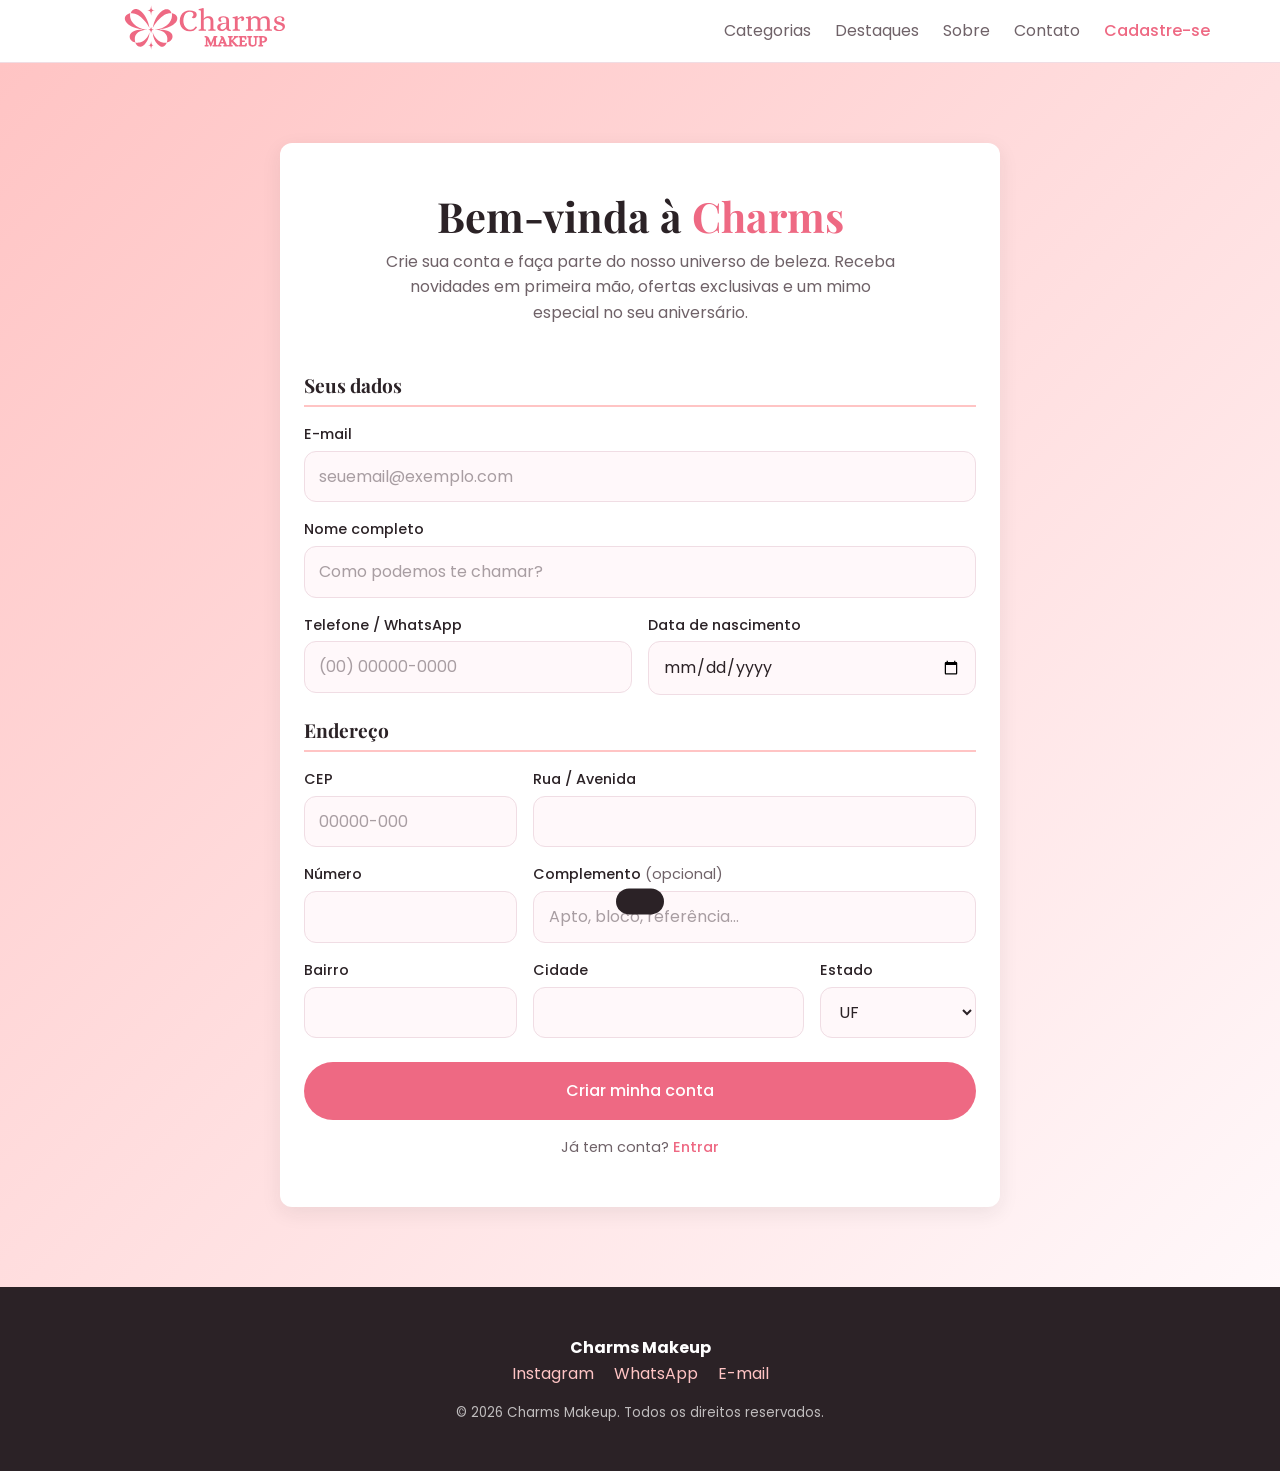
==== cadastro.html @ 82eca5e1 "Tela de cadastro adicionada" ====
<!DOCTYPE html>
<html lang="pt-BR">
<head>
  <meta charset="UTF-8">
  <meta name="viewport" content="width=device-width, initial-scale=1.0">
  <title>Cadastro | Charms Makeup</title>
  <meta name="description" content="Crie sua conta na Charms Makeup e fique por dentro das novidades.">

  <link rel="preconnect" href="https://fonts.googleapis.com">
  <link rel="preconnect" href="https://fonts.gstatic.com" crossorigin>
  <link href="https://fonts.googleapis.com/css2?family=Playfair+Display:wght@500;700&family=Poppins:wght@400;500;600&display=swap" rel="stylesheet">

  <link rel="stylesheet" href="css/reset.css">
  <link rel="stylesheet" href="css/variaveis.css">
  <link rel="stylesheet" href="css/estilo.css">
  <link rel="stylesheet" href="css/cadastro.css">
</head>
<body>

  <header class="header">
    <div class="container header__conteudo">
      <a href="index.html" class="logo"><svg xmlns="http://www.w3.org/2000/svg" xmlns:xlink="http://www.w3.org/1999/xlink" width="300" zoomAndPan="magnify" viewBox="0 0 675 209.999996" height="50" preserveAspectRatio="xMidYMid meet" version="1.0"><defs><g/><clipPath id="9aa9daf354"><path d="M 0.921875 0.679688 L 452 0.679688 L 452 150 L 0.921875 150 Z M 0.921875 0.679688 " clip-rule="nonzero"/></clipPath><clipPath id="2d60c19c35"><rect x="0" width="452" y="0" height="150"/></clipPath><clipPath id="7e590e7f80"><path d="M 110 124 L 380 124 L 380 197.960938 L 110 197.960938 Z M 110 124 " clip-rule="nonzero"/></clipPath><clipPath id="a14ffef342"><rect x="0" width="270" y="0" height="74"/></clipPath><clipPath id="68cb63b318"><rect x="0" width="452" y="0" height="198"/></clipPath></defs><rect x="-67.5" width="810" fill="#ffffff" y="-21" height="251.999995" fill-opacity="1"/><rect x="-67.5" width="810" fill="#ffffff" y="-21" height="251.999995" fill-opacity="1"/><g transform="matrix(1, 0, 0, 1, 223, 7)"><g clip-path="url(#68cb63b318)"><g clip-path="url(#9aa9daf354)"><g transform="matrix(1, 0, 0, 1, -0.000000000000028422, 0)"><g clip-path="url(#2d60c19c35)"><g fill="#ee6983" fill-opacity="1"><g transform="translate(1.958533, 117.651919)"><g><path d="M 46.640625 2.609375 C 39.265625 2.609375 32.515625 0.847656 26.390625 -2.671875 C 20.265625 -6.191406 15.398438 -11.207031 11.796875 -17.71875 C 8.191406 -24.238281 6.390625 -31.835938 6.390625 -40.515625 C 6.390625 -49.296875 8.125 -57.03125 11.59375 -63.71875 C 15.070312 -70.40625 20.023438 -75.59375 26.453125 -79.28125 C 32.878906 -82.976562 40.390625 -84.828125 48.984375 -84.828125 C 56.460938 -84.828125 63.109375 -83.328125 68.921875 -80.328125 C 74.742188 -77.328125 77.65625 -72.703125 77.65625 -66.453125 C 77.738281 -62.546875 76.5625 -59.222656 74.125 -56.484375 C 71.695312 -53.742188 68.441406 -52.375 64.359375 -52.375 C 62.796875 -52.375 61.472656 -52.65625 60.390625 -53.21875 C 59.304688 -53.789062 58.503906 -54.46875 57.984375 -55.25 C 57.460938 -56.03125 57.242188 -56.632812 57.328125 -57.0625 C 57.328125 -57.238281 57.9375 -57.71875 59.15625 -58.5 C 60.375 -59.28125 61.457031 -60.363281 62.40625 -61.75 C 63.363281 -63.144531 63.84375 -64.84375 63.84375 -66.84375 C 63.84375 -70.75 62.515625 -73.851562 59.859375 -76.15625 C 57.210938 -78.457031 53.546875 -79.609375 48.859375 -79.609375 C 43.554688 -79.609375 38.84375 -78.109375 34.71875 -75.109375 C 30.59375 -72.117188 27.378906 -67.734375 25.078125 -61.953125 C 22.773438 -56.179688 21.625 -49.296875 21.625 -41.296875 C 21.625 -34.347656 22.863281 -28.03125 25.34375 -22.34375 C 27.820312 -16.65625 31.316406 -12.140625 35.828125 -8.796875 C 40.347656 -5.453125 45.519531 -3.78125 51.34375 -3.78125 C 56.03125 -3.78125 60.046875 -4.753906 63.390625 -6.703125 C 66.734375 -8.660156 69.75 -11.8125 72.4375 -16.15625 C 72.875 -16.9375 73.484375 -17.328125 74.265625 -17.328125 C 74.960938 -17.328125 75.742188 -17.066406 76.609375 -16.546875 C 78.003906 -15.585938 78.703125 -14.632812 78.703125 -13.6875 C 78.703125 -13.164062 78.523438 -12.726562 78.171875 -12.375 C 74.878906 -8.207031 71.773438 -5.054688 68.859375 -2.921875 C 65.953125 -0.796875 62.800781 0.65625 59.40625 1.4375 C 56.019531 2.21875 51.765625 2.609375 46.640625 2.609375 Z M 46.640625 2.609375 "/></g></g></g><g fill="#ee6983" fill-opacity="1"><g transform="translate(84.562852, 117.651919)"><g><path d="M 5.078125 0.390625 C 4.390625 0.390625 3.867188 0.128906 3.515625 -0.390625 C 3.171875 -0.910156 3 -1.519531 3 -2.21875 C 3.082031 -3.34375 3.316406 -4.015625 3.703125 -4.234375 C 4.097656 -4.453125 4.863281 -4.5625 6 -4.5625 C 8.25 -4.5625 9.851562 -4.953125 10.8125 -5.734375 C 11.769531 -6.515625 12.332031 -7.425781 12.5 -8.46875 C 12.675781 -9.507812 12.765625 -11.160156 12.765625 -13.421875 L 12.765625 -77 C 12.765625 -79.257812 12.695312 -80.910156 12.5625 -81.953125 C 12.4375 -82.992188 11.894531 -83.90625 10.9375 -84.6875 C 9.988281 -85.46875 8.382812 -85.859375 6.125 -85.859375 C 5.082031 -85.859375 4.300781 -86.007812 3.78125 -86.3125 C 3.257812 -86.625 3 -87.34375 3 -88.46875 C 3 -88.988281 3.171875 -89.488281 3.515625 -89.96875 C 3.867188 -90.445312 4.390625 -90.726562 5.078125 -90.8125 C 9.421875 -91.425781 12.695312 -92.097656 14.90625 -92.828125 C 17.125 -93.566406 18.410156 -93.984375 18.765625 -94.078125 C 20.410156 -94.679688 21.539062 -94.984375 22.15625 -94.984375 C 23.800781 -94.984375 24.625 -94.160156 24.625 -92.515625 L 24.625 -50.5625 L 24.890625 -50.5625 C 27.410156 -52.90625 29.453125 -54.707031 31.015625 -55.96875 C 32.578125 -57.226562 34.59375 -58.3125 37.0625 -59.21875 C 39.539062 -60.132812 42.472656 -60.59375 45.859375 -60.59375 C 51.765625 -60.59375 56.457031 -58.8125 59.9375 -55.25 C 63.414062 -51.6875 65.15625 -46.992188 65.15625 -41.171875 L 65.15625 -13.421875 C 65.15625 -11.160156 65.21875 -9.507812 65.34375 -8.46875 C 65.476562 -7.425781 66.019531 -6.515625 66.96875 -5.734375 C 67.925781 -4.953125 69.535156 -4.5625 71.796875 -4.5625 L 72.578125 -4.5625 C 73.359375 -4.5625 73.898438 -4.429688 74.203125 -4.171875 C 74.503906 -3.910156 74.703125 -3.257812 74.796875 -2.21875 C 74.796875 -1.519531 74.617188 -0.910156 74.265625 -0.390625 C 73.921875 0.128906 73.445312 0.390625 72.84375 0.390625 C 67.71875 0.128906 63.15625 0 59.15625 0 C 55.070312 0 50.554688 0.128906 45.609375 0.390625 C 44.910156 0.390625 44.382812 0.128906 44.03125 -0.390625 C 43.6875 -0.910156 43.515625 -1.519531 43.515625 -2.21875 C 43.609375 -3.34375 43.847656 -4.015625 44.234375 -4.234375 C 44.628906 -4.453125 45.390625 -4.5625 46.515625 -4.5625 C 48.773438 -4.5625 50.378906 -4.953125 51.328125 -5.734375 C 52.285156 -6.515625 52.828125 -7.40625 52.953125 -8.40625 C 53.085938 -9.40625 53.15625 -11.078125 53.15625 -13.421875 L 53.15625 -41.046875 C 53.15625 -45.035156 51.914062 -48.09375 49.4375 -50.21875 C 46.96875 -52.351562 44.082031 -53.421875 40.78125 -53.421875 C 36.789062 -53.421875 33.335938 -52.421875 30.421875 -50.421875 C 27.515625 -48.421875 25.582031 -46.425781 24.625 -44.4375 L 24.625 -13.421875 C 24.625 -11.160156 24.6875 -9.507812 24.8125 -8.46875 C 24.945312 -7.425781 25.492188 -6.515625 26.453125 -5.734375 C 27.410156 -4.953125 29.015625 -4.5625 31.265625 -4.5625 L 32.046875 -4.5625 C 32.828125 -4.5625 33.367188 -4.429688 33.671875 -4.171875 C 33.984375 -3.910156 34.179688 -3.257812 34.265625 -2.21875 C 34.265625 -1.519531 34.085938 -0.910156 33.734375 -0.390625 C 33.390625 0.128906 32.914062 0.390625 32.3125 0.390625 C 27.269531 0.128906 22.707031 0 18.625 0 C 14.71875 0 10.203125 0.128906 5.078125 0.390625 Z M 5.078125 0.390625 "/></g></g></g><g fill="#ee6983" fill-opacity="1"><g transform="translate(161.304145, 117.651919)"><g><path d="M 21.890625 1.5625 C 16.679688 1.5625 12.46875 0.0859375 9.25 -2.859375 C 6.039062 -5.816406 4.4375 -9.507812 4.4375 -13.9375 C 4.4375 -19.414062 6.257812 -23.519531 9.90625 -26.25 C 13.550781 -28.988281 17.890625 -30.769531 22.921875 -31.59375 C 27.960938 -32.414062 34.484375 -33.046875 42.484375 -33.484375 L 42.484375 -43.78125 C 42.484375 -48.039062 41.414062 -51.273438 39.28125 -53.484375 C 37.15625 -55.703125 33.75 -56.8125 29.0625 -56.8125 C 26.363281 -56.8125 24.015625 -55.984375 22.015625 -54.328125 C 20.015625 -52.679688 19.015625 -50.46875 19.015625 -47.6875 C 19.015625 -46.300781 19.34375 -45.148438 20 -44.234375 C 20.65625 -43.328125 21.347656 -42.566406 22.078125 -41.953125 C 22.816406 -41.347656 23.1875 -41 23.1875 -40.90625 C 23.1875 -40.382812 22.644531 -39.710938 21.5625 -38.890625 C 20.476562 -38.066406 19.15625 -37.65625 17.59375 -37.65625 C 14.988281 -37.65625 12.925781 -38.609375 11.40625 -40.515625 C 9.882812 -42.429688 9.125 -44.691406 9.125 -47.296875 C 9.125 -51.816406 11.140625 -55.160156 15.171875 -57.328125 C 19.210938 -59.503906 24.101562 -60.59375 29.84375 -60.59375 C 36.957031 -60.59375 42.75 -59.242188 47.21875 -56.546875 C 51.695312 -53.859375 53.9375 -48.863281 53.9375 -41.5625 L 53.9375 -11.203125 C 54.03125 -9.378906 54.597656 -7.640625 55.640625 -5.984375 C 56.679688 -4.335938 58.375 -3.515625 60.71875 -3.515625 C 61.414062 -3.515625 61.914062 -3.382812 62.21875 -3.125 C 62.519531 -2.863281 62.671875 -2.300781 62.671875 -1.4375 C 62.671875 -0.394531 61.867188 0.363281 60.265625 0.84375 C 58.660156 1.320312 57.070312 1.5625 55.5 1.5625 C 52.207031 1.5625 49.300781 0.609375 46.78125 -1.296875 C 44.257812 -3.210938 42.828125 -5.773438 42.484375 -8.984375 C 40.648438 -5.597656 37.84375 -2.992188 34.0625 -1.171875 C 30.289062 0.648438 26.234375 1.5625 21.890625 1.5625 Z M 26.0625 -5.46875 C 29.007812 -5.46875 31.742188 -6.207031 34.265625 -7.6875 C 36.785156 -9.164062 38.785156 -11.1875 40.265625 -13.75 C 41.742188 -16.3125 42.484375 -19.15625 42.484375 -22.28125 L 42.484375 -29.703125 C 33.359375 -29.015625 26.925781 -27.539062 23.1875 -25.28125 C 19.457031 -23.019531 17.59375 -19.367188 17.59375 -14.328125 C 17.59375 -8.421875 20.414062 -5.46875 26.0625 -5.46875 Z M 26.0625 -5.46875 "/></g></g></g><g fill="#ee6983" fill-opacity="1"><g transform="translate(225.928352, 117.651919)"><g><path d="M 6.390625 0.390625 C 5.773438 0.390625 5.269531 0.128906 4.875 -0.390625 C 4.488281 -0.910156 4.296875 -1.519531 4.296875 -2.21875 C 4.390625 -3.34375 4.648438 -4.015625 5.078125 -4.234375 C 5.515625 -4.453125 6.296875 -4.5625 7.421875 -4.5625 C 9.679688 -4.5625 11.289062 -4.953125 12.25 -5.734375 C 13.207031 -6.515625 13.75 -7.425781 13.875 -8.46875 C 14.007812 -9.507812 14.078125 -11.160156 14.078125 -13.421875 L 14.078125 -43.265625 C 14.078125 -45.515625 14.007812 -47.160156 13.875 -48.203125 C 13.75 -49.242188 13.207031 -50.15625 12.25 -50.9375 C 11.289062 -51.726562 9.679688 -52.125 7.421875 -52.125 C 6.378906 -52.125 5.597656 -52.273438 5.078125 -52.578125 C 4.554688 -52.878906 4.296875 -53.59375 4.296875 -54.71875 C 4.296875 -55.238281 4.46875 -55.738281 4.8125 -56.21875 C 5.164062 -56.695312 5.691406 -56.976562 6.390625 -57.0625 C 12.035156 -57.9375 16.679688 -59.066406 20.328125 -60.453125 C 21.804688 -60.890625 22.804688 -61.148438 23.328125 -61.234375 L 23.71875 -61.234375 C 25.101562 -61.234375 25.796875 -60.410156 25.796875 -58.765625 L 25.796875 -50.6875 L 26.1875 -50.6875 C 29.226562 -53.726562 32.3125 -56.140625 35.4375 -57.921875 C 38.5625 -59.703125 41.382812 -60.59375 43.90625 -60.59375 C 46.769531 -60.59375 49.050781 -59.523438 50.75 -57.390625 C 52.445312 -55.265625 53.296875 -52.8125 53.296875 -50.03125 C 53.296875 -47.601562 52.554688 -45.429688 51.078125 -43.515625 C 49.597656 -41.609375 47.554688 -40.65625 44.953125 -40.65625 C 43.734375 -40.65625 42.664062 -40.914062 41.75 -41.4375 C 40.84375 -41.957031 40.347656 -42.390625 40.265625 -42.734375 C 40.347656 -42.910156 40.78125 -43.453125 41.5625 -44.359375 C 42.34375 -45.273438 42.734375 -46.34375 42.734375 -47.5625 C 42.734375 -49.125 42.320312 -50.378906 41.5 -51.328125 C 40.675781 -52.285156 39.566406 -52.765625 38.171875 -52.765625 C 36.703125 -52.765625 34.835938 -52.046875 32.578125 -50.609375 C 30.316406 -49.179688 28.097656 -47.382812 25.921875 -45.21875 L 25.921875 -13.421875 C 25.921875 -11.160156 26.007812 -9.507812 26.1875 -8.46875 C 26.363281 -7.425781 26.925781 -6.515625 27.875 -5.734375 C 28.832031 -4.953125 30.441406 -4.5625 32.703125 -4.5625 L 33.484375 -4.5625 C 34.179688 -4.5625 34.703125 -4.429688 35.046875 -4.171875 C 35.398438 -3.910156 35.617188 -3.257812 35.703125 -2.21875 C 35.703125 -1.519531 35.523438 -0.910156 35.171875 -0.390625 C 34.828125 0.128906 34.304688 0.390625 33.609375 0.390625 C 28.578125 0.128906 24.019531 0 19.9375 0 C 16.03125 0 11.515625 0.128906 6.390625 0.390625 Z M 6.390625 0.390625 "/></g></g></g><g fill="#ee6983" fill-opacity="1"><g transform="translate(281.301957, 117.651919)"><g><path d="M 6.515625 0.390625 C 5.910156 0.390625 5.410156 0.128906 5.015625 -0.390625 C 4.628906 -0.910156 4.4375 -1.519531 4.4375 -2.21875 C 4.519531 -3.34375 4.753906 -4.015625 5.140625 -4.234375 C 5.535156 -4.453125 6.296875 -4.5625 7.421875 -4.5625 C 9.679688 -4.5625 11.289062 -4.953125 12.25 -5.734375 C 13.207031 -6.515625 13.769531 -7.425781 13.9375 -8.46875 C 14.113281 -9.507812 14.203125 -11.160156 14.203125 -13.421875 L 14.203125 -43.265625 C 14.203125 -45.515625 14.132812 -47.160156 14 -48.203125 C 13.875 -49.242188 13.332031 -50.15625 12.375 -50.9375 C 11.414062 -51.726562 9.8125 -52.125 7.5625 -52.125 C 6.519531 -52.125 5.738281 -52.273438 5.21875 -52.578125 C 4.695312 -52.878906 4.4375 -53.59375 4.4375 -54.71875 C 4.4375 -55.238281 4.609375 -55.738281 4.953125 -56.21875 C 5.296875 -56.695312 5.816406 -56.976562 6.515625 -57.0625 C 12.160156 -57.9375 16.804688 -59.066406 20.453125 -60.453125 C 21.929688 -60.890625 22.929688 -61.148438 23.453125 -61.234375 L 23.84375 -61.234375 C 25.226562 -61.234375 25.921875 -60.410156 25.921875 -58.765625 L 25.921875 -50.5625 L 26.3125 -50.5625 C 26.84375 -51.082031 28.148438 -52.363281 30.234375 -54.40625 C 32.316406 -56.445312 34.679688 -57.988281 37.328125 -59.03125 C 39.972656 -60.070312 42.992188 -60.59375 46.390625 -60.59375 C 50.554688 -60.59375 54.160156 -59.703125 57.203125 -57.921875 C 60.242188 -56.140625 62.5 -53.6875 63.96875 -50.5625 L 64.234375 -50.5625 C 67.617188 -53.769531 70.851562 -56.242188 73.9375 -57.984375 C 77.019531 -59.722656 80.992188 -60.59375 85.859375 -60.59375 C 91.765625 -60.59375 96.457031 -58.8125 99.9375 -55.25 C 103.414062 -51.6875 105.15625 -46.992188 105.15625 -41.171875 L 105.15625 -13.421875 C 105.15625 -11.160156 105.238281 -9.507812 105.40625 -8.46875 C 105.582031 -7.425781 106.144531 -6.515625 107.09375 -5.734375 C 108.050781 -4.953125 109.660156 -4.5625 111.921875 -4.5625 L 112.703125 -4.5625 C 113.398438 -4.5625 113.921875 -4.429688 114.265625 -4.171875 C 114.617188 -3.910156 114.835938 -3.257812 114.921875 -2.21875 C 114.921875 -1.519531 114.722656 -0.910156 114.328125 -0.390625 C 113.941406 0.128906 113.445312 0.390625 112.84375 0.390625 C 107.800781 0.128906 103.238281 0 99.15625 0 C 95.25 0 90.734375 0.128906 85.609375 0.390625 C 84.910156 0.390625 84.382812 0.128906 84.03125 -0.390625 C 83.6875 -0.910156 83.515625 -1.519531 83.515625 -2.21875 C 83.609375 -3.34375 83.847656 -4.015625 84.234375 -4.234375 C 84.628906 -4.453125 85.390625 -4.5625 86.515625 -4.5625 C 88.773438 -4.5625 90.378906 -4.953125 91.328125 -5.734375 C 92.285156 -6.515625 92.851562 -7.425781 93.03125 -8.46875 C 93.207031 -9.507812 93.296875 -11.160156 93.296875 -13.421875 L 93.296875 -41.046875 C 93.296875 -45.035156 92.035156 -48.09375 89.515625 -50.21875 C 86.992188 -52.351562 84.082031 -53.421875 80.78125 -53.421875 C 76.789062 -53.421875 73.535156 -52.460938 71.015625 -50.546875 C 68.492188 -48.640625 66.710938 -46.601562 65.671875 -44.4375 L 65.671875 -13.421875 C 65.671875 -12.898438 65.648438 -11.726562 65.609375 -9.90625 C 65.566406 -8.082031 66.039062 -6.734375 67.03125 -5.859375 C 68.03125 -4.992188 69.660156 -4.5625 71.921875 -4.5625 L 72.703125 -4.5625 C 73.484375 -4.5625 74.023438 -4.429688 74.328125 -4.171875 C 74.640625 -3.910156 74.835938 -3.257812 74.921875 -2.21875 C 74.921875 -1.519531 74.742188 -0.910156 74.390625 -0.390625 C 74.046875 0.128906 73.53125 0.390625 72.84375 0.390625 C 67.71875 0.128906 63.285156 0 59.546875 0 C 55.984375 0 51.640625 0.128906 46.515625 0.390625 C 45.816406 0.390625 45.296875 0.128906 44.953125 -0.390625 C 44.609375 -0.910156 44.4375 -1.519531 44.4375 -2.21875 C 44.519531 -3.34375 44.753906 -4.015625 45.140625 -4.234375 C 45.535156 -4.453125 46.296875 -4.5625 47.421875 -4.5625 C 50.296875 -4.5625 52.078125 -5.144531 52.765625 -6.3125 C 53.460938 -7.488281 53.789062 -8.835938 53.75 -10.359375 C 53.707031 -11.878906 53.6875 -12.898438 53.6875 -13.421875 L 53.6875 -41.046875 C 53.6875 -45.035156 52.445312 -48.09375 49.96875 -50.21875 C 47.488281 -52.351562 44.597656 -53.421875 41.296875 -53.421875 C 37.304688 -53.421875 34.050781 -52.460938 31.53125 -50.546875 C 29.007812 -48.640625 27.1875 -46.601562 26.0625 -44.4375 L 26.0625 -13.421875 C 26.0625 -11.160156 26.144531 -9.507812 26.3125 -8.46875 C 26.488281 -7.425781 27.054688 -6.515625 28.015625 -5.734375 C 28.972656 -4.953125 30.578125 -4.5625 32.828125 -4.5625 L 33.609375 -4.5625 C 34.304688 -4.5625 34.828125 -4.429688 35.171875 -4.171875 C 35.523438 -3.910156 35.742188 -3.257812 35.828125 -2.21875 C 35.828125 -1.519531 35.65625 -0.910156 35.3125 -0.390625 C 34.96875 0.128906 34.445312 0.390625 33.75 0.390625 C 28.707031 0.128906 24.144531 0 20.0625 0 C 16.15625 0 11.640625 0.128906 6.515625 0.390625 Z M 6.515625 0.390625 "/></g></g></g><g fill="#ee6983" fill-opacity="1"><g transform="translate(398.04252, 117.651919)"><g><path d="M 28.40625 1.5625 C 21.457031 1.5625 15.8125 0.347656 11.46875 -2.078125 C 7.125 -4.515625 4.953125 -7.945312 4.953125 -12.375 C 4.953125 -14.894531 5.710938 -16.9375 7.234375 -18.5 C 8.753906 -20.0625 10.726562 -20.84375 13.15625 -20.84375 C 14.550781 -20.84375 15.789062 -20.453125 16.875 -19.671875 C 17.957031 -18.890625 18.5 -18.28125 18.5 -17.84375 C 18.5 -17.757812 18 -17.195312 17 -16.15625 C 16 -15.113281 15.5 -13.640625 15.5 -11.734375 C 15.5 -9.117188 16.691406 -7.050781 19.078125 -5.53125 C 21.472656 -4.007812 24.929688 -3.25 29.453125 -3.25 C 33.535156 -3.25 36.726562 -4.140625 39.03125 -5.921875 C 41.332031 -7.703125 42.484375 -10.203125 42.484375 -13.421875 C 42.484375 -15.585938 41.828125 -17.363281 40.515625 -18.75 C 39.210938 -20.144531 37.582031 -21.234375 35.625 -22.015625 C 33.675781 -22.796875 30.96875 -23.707031 27.5 -24.75 C 23.238281 -25.96875 19.757812 -27.1875 17.0625 -28.40625 C 14.375 -29.625 12.070312 -31.445312 10.15625 -33.875 C 8.25 -36.3125 7.296875 -39.484375 7.296875 -43.390625 C 7.296875 -47.035156 8.425781 -50.160156 10.6875 -52.765625 C 12.945312 -55.367188 15.878906 -57.320312 19.484375 -58.625 C 23.085938 -59.9375 26.882812 -60.59375 30.875 -60.59375 C 36 -60.59375 40.453125 -59.503906 44.234375 -57.328125 C 48.015625 -55.160156 49.90625 -52.117188 49.90625 -48.203125 C 49.90625 -45.859375 49.1875 -43.859375 47.75 -42.203125 C 46.320312 -40.554688 44.429688 -39.734375 42.078125 -39.734375 C 40.691406 -39.734375 39.457031 -40.125 38.375 -40.90625 C 37.289062 -41.6875 36.75 -42.296875 36.75 -42.734375 C 36.75 -42.828125 37.09375 -43.175781 37.78125 -43.78125 C 38.476562 -44.382812 39.109375 -45.097656 39.671875 -45.921875 C 40.234375 -46.753906 40.515625 -47.734375 40.515625 -48.859375 C 40.347656 -51.203125 39.175781 -53.023438 37 -54.328125 C 34.832031 -55.628906 32.269531 -56.28125 29.3125 -56.28125 C 26.007812 -56.28125 23.117188 -55.519531 20.640625 -54 C 18.171875 -52.488281 16.9375 -50.382812 16.9375 -47.6875 C 16.9375 -45.257812 17.457031 -43.328125 18.5 -41.890625 C 19.539062 -40.453125 21.101562 -39.300781 23.1875 -38.4375 C 25.269531 -37.570312 28.570312 -36.398438 33.09375 -34.921875 C 37.695312 -33.441406 41.300781 -32.070312 43.90625 -30.8125 C 46.507812 -29.550781 48.570312 -27.859375 50.09375 -25.734375 C 51.613281 -23.609375 52.375 -20.804688 52.375 -17.328125 C 52.375 -13.765625 51.332031 -10.523438 49.25 -7.609375 C 47.164062 -4.703125 44.300781 -2.445312 40.65625 -0.84375 C 37.007812 0.757812 32.925781 1.5625 28.40625 1.5625 Z M 28.40625 1.5625 "/></g></g></g></g></g></g><g clip-path="url(#7e590e7f80)"><g transform="matrix(1, 0, 0, 1, 110, 124)"><g clip-path="url(#a14ffef342)"><g fill="#ef6a85" fill-opacity="1"><g transform="translate(1.286595, 58.129909)"><g><path d="M 24.390625 0.3125 L 13.03125 -25.46875 L 13.03125 -20.78125 L 13.09375 -7.5 C 13.132812 -6.4375 13.195312 -5.648438 13.28125 -5.140625 C 13.40625 -4.847656 13.570312 -4.617188 13.78125 -4.453125 C 14.082031 -4.234375 14.65625 -4.125 15.5 -4.125 L 15.875 -4.125 C 16.257812 -4.125 16.597656 -4.09375 16.890625 -4.03125 C 17.191406 -3.96875 17.488281 -3.8125 17.78125 -3.5625 C 18.332031 -3.132812 18.648438 -2.390625 18.734375 -1.328125 L 18.734375 -1.203125 C 18.734375 -0.484375 18.546875 0.148438 18.171875 0.703125 C 17.910156 1.035156 17.585938 1.296875 17.203125 1.484375 C 16.828125 1.679688 16.429688 1.78125 16.015625 1.78125 L 14.359375 1.71875 C 12.410156 1.632812 11.035156 1.59375 10.234375 1.59375 C 8.828125 1.59375 6.75 1.65625 4 1.78125 L 3.9375 1.78125 C 3.007812 1.78125 2.289062 1.421875 1.78125 0.703125 C 1.570312 0.398438 1.421875 0.09375 1.328125 -0.21875 C 1.242188 -0.539062 1.203125 -0.867188 1.203125 -1.203125 L 1.203125 -1.328125 C 1.203125 -1.328125 1.203125 -1.375 1.203125 -1.46875 C 1.285156 -2.5625 1.664062 -3.300781 2.34375 -3.6875 C 2.8125 -3.976562 3.492188 -4.125 4.390625 -4.125 C 4.847656 -4.125 5.222656 -4.15625 5.515625 -4.21875 C 5.816406 -4.28125 6.007812 -4.359375 6.09375 -4.453125 C 6.351562 -4.660156 6.515625 -4.878906 6.578125 -5.109375 C 6.640625 -5.347656 6.691406 -5.675781 6.734375 -6.09375 C 6.773438 -6.519531 6.796875 -6.988281 6.796875 -7.5 L 6.859375 -20.390625 L 6.921875 -32.65625 C 6.921875 -33.757812 6.816406 -34.519531 6.609375 -34.9375 C 6.484375 -35.238281 6.3125 -35.453125 6.09375 -35.578125 C 5.632812 -35.785156 4.914062 -35.976562 3.9375 -36.15625 L 3.9375 -36.21875 L 3.875 -36.21875 C 3.832031 -36.21875 3.78125 -36.226562 3.71875 -36.25 C 3.65625 -36.269531 3.578125 -36.28125 3.484375 -36.28125 C 3.398438 -36.28125 3.296875 -36.300781 3.171875 -36.34375 C 2.367188 -36.507812 1.800781 -36.890625 1.46875 -37.484375 C 1.289062 -37.773438 1.179688 -38.046875 1.140625 -38.296875 C 1.097656 -38.554688 1.078125 -38.859375 1.078125 -39.203125 C 1.078125 -40.296875 1.457031 -41.078125 2.21875 -41.546875 C 2.769531 -41.890625 3.492188 -42.0625 4.390625 -42.0625 C 6.972656 -42.0625 9.128906 -41.890625 10.859375 -41.546875 C 12.722656 -41.171875 14.363281 -40.421875 15.78125 -39.296875 C 17.207031 -38.171875 18.363281 -36.53125 19.25 -34.375 L 28.71875 -13.03125 L 32.34375 -21.921875 L 39.96875 -40.65625 L 40.34375 -41.671875 L 45.046875 -41.671875 C 45.515625 -41.671875 45.976562 -41.671875 46.4375 -41.671875 C 46.90625 -41.671875 47.394531 -41.679688 47.90625 -41.703125 C 48.414062 -41.722656 48.910156 -41.734375 49.390625 -41.734375 C 49.878906 -41.734375 50.390625 -41.742188 50.921875 -41.765625 C 51.453125 -41.785156 51.992188 -41.816406 52.546875 -41.859375 L 52.609375 -41.859375 C 53.535156 -41.859375 54.253906 -41.5 54.765625 -40.78125 C 55.140625 -40.238281 55.328125 -39.601562 55.328125 -38.875 L 55.328125 -38.75 C 55.242188 -37.5625 54.820312 -36.757812 54.0625 -36.34375 C 53.769531 -36.164062 53.484375 -36.054688 53.203125 -36.015625 C 52.929688 -35.972656 52.582031 -35.953125 52.15625 -35.953125 C 51.269531 -35.953125 50.675781 -35.828125 50.375 -35.578125 C 50.082031 -35.410156 49.914062 -35.175781 49.875 -34.875 C 49.832031 -34.707031 49.789062 -34.503906 49.75 -34.265625 C 49.707031 -34.035156 49.675781 -33.78125 49.65625 -33.5 C 49.632812 -33.226562 49.625 -32.945312 49.625 -32.65625 L 49.625 -7.4375 C 49.664062 -6.5 49.75 -5.753906 49.875 -5.203125 C 49.914062 -5.078125 49.96875 -4.953125 50.03125 -4.828125 C 50.09375 -4.703125 50.207031 -4.578125 50.375 -4.453125 C 50.675781 -4.234375 51.269531 -4.125 52.15625 -4.125 L 52.546875 -4.125 C 53.304688 -4.125 53.914062 -3.9375 54.375 -3.5625 C 54.925781 -3.132812 55.242188 -2.390625 55.328125 -1.328125 L 55.328125 -1.203125 C 55.328125 -0.484375 55.140625 0.148438 54.765625 0.703125 C 54.597656 0.910156 54.394531 1.097656 54.15625 1.265625 C 53.925781 1.441406 53.671875 1.570312 53.390625 1.65625 C 53.117188 1.738281 52.859375 1.78125 52.609375 1.78125 L 52.546875 1.78125 C 49.828125 1.65625 47.304688 1.59375 44.984375 1.59375 C 42.566406 1.59375 39.984375 1.65625 37.234375 1.78125 L 37.171875 1.78125 C 36.234375 1.78125 35.507812 1.421875 35 0.703125 C 34.625 0.148438 34.4375 -0.484375 34.4375 -1.203125 L 34.4375 -1.328125 C 34.5625 -2.515625 34.941406 -3.300781 35.578125 -3.6875 C 36.046875 -3.976562 36.722656 -4.125 37.609375 -4.125 C 38.492188 -4.125 39.085938 -4.234375 39.390625 -4.453125 C 39.679688 -4.660156 39.847656 -4.910156 39.890625 -5.203125 C 40.023438 -5.753906 40.113281 -6.5 40.15625 -7.4375 L 40.15625 -24.96875 L 38.125 -19.953125 L 29.921875 0.25 C 29.492188 1.351562 28.582031 1.90625 27.1875 1.90625 C 25.957031 1.90625 25.066406 1.441406 24.515625 0.515625 L 24.453125 0.4375 Z M 24.390625 0.3125 "/></g></g></g><g fill="#ef6a85" fill-opacity="1"><g transform="translate(57.746215, 58.129909)"><g><path d="M -1.78125 0.703125 C -2.15625 0.148438 -2.34375 -0.484375 -2.34375 -1.203125 L -2.34375 -1.328125 C -2.34375 -1.328125 -2.34375 -1.375 -2.34375 -1.46875 C -2.257812 -2.5625 -1.878906 -3.300781 -1.203125 -3.6875 C -0.742188 -3.976562 -0.21875 -4.125 0.375 -4.125 L 0.953125 -4.125 C 1.753906 -4.125 2.285156 -4.273438 2.546875 -4.578125 C 3.046875 -5.128906 3.445312 -5.722656 3.75 -6.359375 C 3.789062 -6.523438 3.84375 -6.671875 3.90625 -6.796875 C 3.96875 -6.921875 4.019531 -7.035156 4.0625 -7.140625 C 4.101562 -7.253906 4.144531 -7.351562 4.1875 -7.4375 C 4.226562 -7.519531 4.257812 -7.601562 4.28125 -7.6875 C 4.300781 -7.769531 4.332031 -7.84375 4.375 -7.90625 C 4.425781 -7.96875 4.453125 -8.019531 4.453125 -8.0625 L 5.96875 -11.6875 L 15.5625 -34.375 C 15.726562 -34.789062 15.8125 -35.085938 15.8125 -35.265625 L 15.75 -35.515625 C 15.289062 -35.765625 14.613281 -35.976562 13.71875 -36.15625 C 12.789062 -36.320312 12.132812 -36.550781 11.75 -36.84375 C 11.15625 -37.3125 10.859375 -38.09375 10.859375 -39.1875 C 10.859375 -40.289062 11.238281 -41.078125 12 -41.546875 C 12.550781 -41.890625 13.273438 -42.0625 14.171875 -42.0625 C 14.929688 -42.0625 15.628906 -42.039062 16.265625 -42 C 16.898438 -41.957031 17.492188 -41.898438 18.046875 -41.828125 C 18.597656 -41.765625 19.125 -41.671875 19.625 -41.546875 C 21.15625 -41.128906 22.492188 -40.347656 23.640625 -39.203125 C 24.691406 -38.097656 25.664062 -36.46875 26.5625 -34.3125 L 37.234375 -8 C 37.828125 -6.519531 38.375 -5.441406 38.875 -4.765625 C 39.050781 -4.554688 39.242188 -4.394531 39.453125 -4.28125 C 39.660156 -4.175781 39.9375 -4.125 40.28125 -4.125 L 40.65625 -4.125 C 41.457031 -4.125 42.09375 -3.914062 42.5625 -3.5 C 42.644531 -3.457031 42.726562 -3.390625 42.8125 -3.296875 C 42.90625 -3.210938 42.972656 -3.140625 43.015625 -3.078125 C 43.054688 -3.015625 43.097656 -2.941406 43.140625 -2.859375 C 43.179688 -2.773438 43.210938 -2.703125 43.234375 -2.640625 C 43.253906 -2.578125 43.273438 -2.488281 43.296875 -2.375 C 43.316406 -2.269531 43.335938 -2.195312 43.359375 -2.15625 C 43.378906 -2.113281 43.390625 -2.039062 43.390625 -1.9375 C 43.390625 -1.832031 43.398438 -1.757812 43.421875 -1.71875 C 43.441406 -1.675781 43.453125 -1.609375 43.453125 -1.515625 C 43.453125 -1.429688 43.453125 -1.367188 43.453125 -1.328125 L 43.453125 -1.203125 C 43.453125 -0.484375 43.265625 0.148438 42.890625 0.703125 C 42.710938 0.910156 42.507812 1.097656 42.28125 1.265625 C 42.050781 1.441406 41.796875 1.570312 41.515625 1.65625 C 41.242188 1.738281 40.976562 1.78125 40.71875 1.78125 L 40.65625 1.78125 C 37.945312 1.65625 35.640625 1.59375 33.734375 1.59375 C 31.234375 1.59375 28.628906 1.65625 25.921875 1.78125 L 25.859375 1.78125 C 25.597656 1.78125 25.332031 1.738281 25.0625 1.65625 C 24.789062 1.570312 24.535156 1.441406 24.296875 1.265625 C 24.066406 1.097656 23.867188 0.910156 23.703125 0.703125 C 23.484375 0.398438 23.332031 0.09375 23.25 -0.21875 C 23.164062 -0.539062 23.125 -0.867188 23.125 -1.203125 L 23.125 -1.328125 C 23.207031 -2.347656 23.503906 -3.070312 24.015625 -3.5 C 24.484375 -3.914062 25.117188 -4.125 25.921875 -4.125 C 27.066406 -4.125 27.847656 -4.210938 28.265625 -4.390625 C 28.265625 -4.429688 28.265625 -4.453125 28.265625 -4.453125 C 28.265625 -4.492188 28.242188 -4.617188 28.203125 -4.828125 C 28.160156 -5.035156 28.085938 -5.332031 27.984375 -5.71875 C 27.878906 -6.101562 27.765625 -6.484375 27.640625 -6.859375 L 25.859375 -11.125 L 12.328125 -11.125 C 11.898438 -10.101562 11.582031 -9.296875 11.375 -8.703125 C 11.113281 -8.148438 10.960938 -7.789062 10.921875 -7.625 C 10.878906 -7.539062 10.835938 -7.414062 10.796875 -7.25 C 10.796875 -7.15625 10.785156 -7.085938 10.765625 -7.046875 C 10.742188 -7.003906 10.734375 -6.960938 10.734375 -6.921875 C 10.523438 -6.328125 10.351562 -5.785156 10.21875 -5.296875 C 10.09375 -4.816406 10.03125 -4.515625 10.03125 -4.390625 C 10.582031 -4.210938 11.582031 -4.125 13.03125 -4.125 L 13.40625 -4.125 C 14.207031 -4.125 14.84375 -3.914062 15.3125 -3.5 C 15.820312 -3.070312 16.117188 -2.347656 16.203125 -1.328125 L 16.203125 -1.203125 C 16.203125 -0.484375 16.007812 0.148438 15.625 0.703125 C 15.375 1.035156 15.054688 1.296875 14.671875 1.484375 C 14.296875 1.679688 13.894531 1.78125 13.46875 1.78125 L 13.40625 1.78125 C 12.050781 1.695312 10.800781 1.644531 9.65625 1.625 C 8.507812 1.601562 7.472656 1.59375 6.546875 1.59375 C 5.234375 1.59375 3.195312 1.65625 0.4375 1.78125 L 0.375 1.78125 C -0.550781 1.78125 -1.269531 1.421875 -1.78125 0.703125 Z M 14.796875 -17.03125 L 23.4375 -17.03125 L 19.25 -27.765625 Z M 14.796875 -17.03125 "/></g></g></g><g fill="#ef6a85" fill-opacity="1"><g transform="translate(99.217687, 58.129909)"><g><path d="M 1.71875 0.703125 C 1.5 0.398438 1.347656 0.09375 1.265625 -0.21875 C 1.179688 -0.539062 1.140625 -0.867188 1.140625 -1.203125 L 1.140625 -1.328125 C 1.140625 -1.328125 1.140625 -1.375 1.140625 -1.46875 C 1.222656 -2.5625 1.601562 -3.300781 2.28125 -3.6875 C 2.75 -3.976562 3.425781 -4.125 4.3125 -4.125 C 5.207031 -4.125 5.800781 -4.234375 6.09375 -4.453125 C 6.394531 -4.660156 6.566406 -4.910156 6.609375 -5.203125 C 6.734375 -5.753906 6.816406 -6.5 6.859375 -7.4375 L 6.859375 -32.65625 C 6.816406 -33.582031 6.734375 -34.320312 6.609375 -34.875 C 6.609375 -34.957031 6.585938 -35.039062 6.546875 -35.125 C 6.503906 -35.21875 6.453125 -35.304688 6.390625 -35.390625 C 6.328125 -35.472656 6.226562 -35.535156 6.09375 -35.578125 C 5.800781 -35.828125 5.207031 -35.953125 4.3125 -35.953125 L 3.9375 -35.953125 C 3.769531 -35.953125 3.617188 -35.960938 3.484375 -35.984375 C 3.359375 -36.003906 3.203125 -36.023438 3.015625 -36.046875 C 2.828125 -36.066406 2.644531 -36.117188 2.46875 -36.203125 C 2.300781 -36.296875 2.15625 -36.425781 2.03125 -36.59375 C 1.945312 -36.632812 1.863281 -36.695312 1.78125 -36.78125 C 1.695312 -36.863281 1.632812 -36.9375 1.59375 -37 C 1.550781 -37.070312 1.503906 -37.148438 1.453125 -37.234375 C 1.410156 -37.316406 1.378906 -37.390625 1.359375 -37.453125 C 1.335938 -37.515625 1.316406 -37.597656 1.296875 -37.703125 C 1.273438 -37.804688 1.253906 -37.878906 1.234375 -37.921875 C 1.210938 -37.960938 1.203125 -38.035156 1.203125 -38.140625 C 1.203125 -38.253906 1.191406 -38.332031 1.171875 -38.375 C 1.148438 -38.414062 1.140625 -38.476562 1.140625 -38.5625 C 1.140625 -38.644531 1.140625 -38.707031 1.140625 -38.75 L 1.140625 -38.875 C 1.179688 -39.601562 1.375 -40.238281 1.71875 -40.78125 C 1.882812 -41 2.082031 -41.191406 2.3125 -41.359375 C 2.550781 -41.523438 2.804688 -41.648438 3.078125 -41.734375 C 3.359375 -41.816406 3.625 -41.859375 3.875 -41.859375 L 3.9375 -41.859375 C 5.289062 -41.773438 6.59375 -41.722656 7.84375 -41.703125 C 9.09375 -41.679688 10.269531 -41.671875 11.375 -41.671875 C 13.875 -41.671875 16.5 -41.734375 19.25 -41.859375 L 19.3125 -41.859375 C 19.5625 -41.859375 19.820312 -41.816406 20.09375 -41.734375 C 20.375 -41.648438 20.628906 -41.523438 20.859375 -41.359375 C 21.097656 -41.191406 21.300781 -41 21.46875 -40.78125 C 21.6875 -40.488281 21.835938 -40.179688 21.921875 -39.859375 C 22.003906 -39.546875 22.046875 -39.21875 22.046875 -38.875 L 22.046875 -38.75 C 21.960938 -37.5625 21.582031 -36.78125 20.90625 -36.40625 C 20.6875 -36.238281 20.441406 -36.117188 20.171875 -36.046875 C 19.898438 -35.984375 19.6875 -35.953125 19.53125 -35.953125 C 19.382812 -35.953125 19.164062 -35.953125 18.875 -35.953125 C 17.976562 -35.953125 17.382812 -35.828125 17.09375 -35.578125 C 16.789062 -35.410156 16.617188 -35.175781 16.578125 -34.875 C 16.453125 -34.320312 16.367188 -33.582031 16.328125 -32.65625 L 16.328125 -23.703125 C 17.085938 -24.242188 18 -24.984375 19.0625 -25.921875 C 19.65625 -26.429688 20.269531 -27.003906 20.90625 -27.640625 C 21.539062 -28.273438 22.21875 -28.992188 22.9375 -29.796875 C 23.65625 -30.597656 24.425781 -31.460938 25.25 -32.390625 C 26.082031 -33.328125 26.960938 -34.347656 27.890625 -35.453125 C 28.015625 -35.617188 28.140625 -35.765625 28.265625 -35.890625 C 27.460938 -36.066406 26.894531 -36.445312 26.5625 -37.03125 C 26.34375 -37.375 26.171875 -37.882812 26.046875 -38.5625 L 26.046875 -38.8125 C 26.046875 -39.03125 26.066406 -39.253906 26.109375 -39.484375 C 26.148438 -39.710938 26.222656 -39.929688 26.328125 -40.140625 C 26.441406 -40.359375 26.5625 -40.570312 26.6875 -40.78125 C 26.894531 -41.082031 27.1875 -41.335938 27.5625 -41.546875 C 27.945312 -41.753906 28.351562 -41.859375 28.78125 -41.859375 L 28.90625 -41.859375 C 30.34375 -41.734375 32.628906 -41.671875 35.765625 -41.671875 C 36.742188 -41.671875 38.207031 -41.710938 40.15625 -41.796875 L 41.484375 -41.859375 L 41.546875 -41.859375 C 42.441406 -41.859375 43.160156 -41.519531 43.703125 -40.84375 C 44.128906 -40.300781 44.34375 -39.625 44.34375 -38.8125 L 44.34375 -38.6875 C 44.34375 -38.4375 44.332031 -38.242188 44.3125 -38.109375 C 44.289062 -37.984375 44.25 -37.804688 44.1875 -37.578125 C 44.125 -37.347656 44.015625 -37.132812 43.859375 -36.9375 C 43.710938 -36.75 43.515625 -36.570312 43.265625 -36.40625 C 43.015625 -36.238281 42.738281 -36.109375 42.4375 -36.015625 C 42.144531 -35.929688 41.828125 -35.890625 41.484375 -35.890625 L 41.421875 -35.890625 C 40.660156 -35.929688 39.941406 -35.890625 39.265625 -35.765625 C 38.585938 -35.640625 37.929688 -35.453125 37.296875 -35.203125 C 35.984375 -34.648438 34.582031 -33.628906 33.09375 -32.140625 L 27.578125 -26.359375 L 23.765625 -22.421875 C 24.953125 -20.984375 26.15625 -19.628906 27.375 -18.359375 C 27.882812 -17.804688 28.4375 -17.234375 29.03125 -16.640625 C 29.625 -16.046875 30.25 -15.410156 30.90625 -14.734375 C 31.5625 -14.054688 32.269531 -13.359375 33.03125 -12.640625 C 34.132812 -11.492188 35.445312 -10.117188 36.96875 -8.515625 C 37.394531 -8.085938 37.734375 -7.75 37.984375 -7.5 C 39.210938 -6.226562 40.191406 -5.335938 40.921875 -4.828125 C 41.171875 -4.660156 41.460938 -4.507812 41.796875 -4.375 C 42.140625 -4.25 42.546875 -4.164062 43.015625 -4.125 C 43.097656 -4.125 43.171875 -4.125 43.234375 -4.125 C 43.296875 -4.125 43.410156 -4.101562 43.578125 -4.0625 C 44.296875 -4.019531 44.890625 -3.742188 45.359375 -3.234375 C 45.617188 -2.941406 45.800781 -2.625 45.90625 -2.28125 C 46.007812 -1.945312 46.0625 -1.585938 46.0625 -1.203125 C 46.0625 -0.484375 45.867188 0.148438 45.484375 0.703125 C 45.316406 0.910156 45.113281 1.097656 44.875 1.265625 C 44.644531 1.441406 44.390625 1.570312 44.109375 1.65625 C 43.835938 1.738281 43.578125 1.78125 43.328125 1.78125 L 43.203125 1.78125 C 42.734375 1.738281 42.160156 1.71875 41.484375 1.71875 L 41.421875 1.71875 C 39.898438 1.632812 38.734375 1.59375 37.921875 1.59375 L 33.15625 1.59375 L 32.65625 1.078125 C 31.71875 0.015625 30.804688 -1.007812 29.921875 -2 C 29.035156 -3 28.15625 -3.984375 27.28125 -4.953125 C 26.414062 -5.929688 25.566406 -6.894531 24.734375 -7.84375 C 23.910156 -8.800781 23.097656 -9.734375 22.296875 -10.640625 C 21.492188 -11.546875 20.695312 -12.441406 19.90625 -13.328125 C 19.125 -14.222656 18.375 -15.097656 17.65625 -15.953125 C 17.445312 -16.203125 17.222656 -16.429688 16.984375 -16.640625 C 16.753906 -16.859375 16.535156 -17.050781 16.328125 -17.21875 L 16.328125 -7.4375 C 16.367188 -6.925781 16.398438 -6.488281 16.421875 -6.125 C 16.441406 -5.769531 16.492188 -5.460938 16.578125 -5.203125 C 16.617188 -5.078125 16.671875 -4.953125 16.734375 -4.828125 C 16.796875 -4.703125 16.914062 -4.578125 17.09375 -4.453125 C 17.382812 -4.234375 17.976562 -4.125 18.875 -4.125 L 19.25 -4.125 C 20.050781 -4.125 20.6875 -3.914062 21.15625 -3.5 C 21.664062 -3.070312 21.960938 -2.347656 22.046875 -1.328125 L 22.046875 -1.203125 C 22.046875 -0.484375 21.851562 0.148438 21.46875 0.703125 C 21.300781 0.910156 21.097656 1.097656 20.859375 1.265625 C 20.628906 1.441406 20.375 1.570312 20.09375 1.65625 C 19.820312 1.738281 19.5625 1.78125 19.3125 1.78125 L 19.25 1.78125 C 16.539062 1.65625 13.9375 1.59375 11.4375 1.59375 C 9.1875 1.59375 6.6875 1.65625 3.9375 1.78125 L 3.875 1.78125 C 2.945312 1.78125 2.226562 1.421875 1.71875 0.703125 Z M 1.71875 0.703125 "/></g></g></g><g fill="#ef6a85" fill-opacity="1"><g transform="translate(143.674065, 58.129909)"><g><path d="M 1.71875 0.703125 C 1.5 0.398438 1.347656 0.09375 1.265625 -0.21875 C 1.179688 -0.539062 1.140625 -0.867188 1.140625 -1.203125 L 1.140625 -1.328125 C 1.140625 -1.328125 1.140625 -1.375 1.140625 -1.46875 C 1.222656 -2.5625 1.601562 -3.300781 2.28125 -3.6875 C 2.75 -3.976562 3.425781 -4.125 4.3125 -4.125 C 5.207031 -4.125 5.800781 -4.234375 6.09375 -4.453125 C 6.394531 -4.660156 6.566406 -4.910156 6.609375 -5.203125 C 6.734375 -5.753906 6.816406 -6.5 6.859375 -7.4375 L 6.859375 -32.65625 C 6.816406 -33.582031 6.734375 -34.320312 6.609375 -34.875 C 6.609375 -34.957031 6.585938 -35.039062 6.546875 -35.125 C 6.503906 -35.21875 6.453125 -35.304688 6.390625 -35.390625 C 6.328125 -35.472656 6.226562 -35.535156 6.09375 -35.578125 C 5.800781 -35.828125 5.207031 -35.953125 4.3125 -35.953125 L 3.9375 -35.953125 C 3.769531 -35.953125 3.617188 -35.960938 3.484375 -35.984375 C 3.359375 -36.003906 3.203125 -36.023438 3.015625 -36.046875 C 2.828125 -36.066406 2.644531 -36.117188 2.46875 -36.203125 C 2.300781 -36.296875 2.15625 -36.425781 2.03125 -36.59375 C 1.945312 -36.632812 1.863281 -36.695312 1.78125 -36.78125 C 1.695312 -36.863281 1.632812 -36.9375 1.59375 -37 C 1.550781 -37.070312 1.503906 -37.148438 1.453125 -37.234375 C 1.410156 -37.316406 1.378906 -37.390625 1.359375 -37.453125 C 1.335938 -37.515625 1.316406 -37.597656 1.296875 -37.703125 C 1.273438 -37.804688 1.253906 -37.878906 1.234375 -37.921875 C 1.210938 -37.960938 1.203125 -38.035156 1.203125 -38.140625 C 1.203125 -38.253906 1.191406 -38.332031 1.171875 -38.375 C 1.148438 -38.414062 1.140625 -38.476562 1.140625 -38.5625 C 1.140625 -38.644531 1.140625 -38.707031 1.140625 -38.75 L 1.140625 -38.875 C 1.179688 -39.601562 1.375 -40.238281 1.71875 -40.78125 C 1.925781 -41.125 2.21875 -41.390625 2.59375 -41.578125 C 2.976562 -41.765625 3.382812 -41.859375 3.8125 -41.859375 L 3.875 -41.859375 C 6.664062 -41.734375 9.164062 -41.671875 11.375 -41.671875 L 31.328125 -41.671875 C 31.785156 -41.671875 32.21875 -41.609375 32.625 -41.484375 C 33.03125 -41.359375 33.398438 -41.125 33.734375 -40.78125 C 34.285156 -40.238281 34.5625 -39.5 34.5625 -38.5625 L 34.75 -29.671875 C 34.75 -28.691406 34.304688 -27.925781 33.421875 -27.375 C 32.785156 -27 32.128906 -26.8125 31.453125 -26.8125 C 31.316406 -26.8125 31.195312 -26.8125 31.09375 -26.8125 C 30.988281 -26.8125 30.875 -26.820312 30.75 -26.84375 C 30.625 -26.863281 30.503906 -26.882812 30.390625 -26.90625 C 30.285156 -26.925781 30.179688 -26.957031 30.078125 -27 C 29.972656 -27.039062 29.859375 -27.082031 29.734375 -27.125 C 29.609375 -27.164062 29.503906 -27.207031 29.421875 -27.25 C 28.566406 -27.675781 28.054688 -28.351562 27.890625 -29.28125 C 27.597656 -31.28125 27.257812 -32.765625 26.875 -33.734375 C 26.570312 -34.492188 26.191406 -35.046875 25.734375 -35.390625 C 25.179688 -35.722656 24.351562 -35.910156 23.25 -35.953125 L 16.328125 -35.953125 L 16.328125 -23 L 26.5 -23 C 27.257812 -22.875 27.847656 -22.472656 28.265625 -21.796875 C 28.609375 -21.242188 28.78125 -20.628906 28.78125 -19.953125 C 28.78125 -19.773438 28.769531 -19.613281 28.75 -19.46875 C 28.726562 -19.320312 28.695312 -19.175781 28.65625 -19.03125 C 28.613281 -18.882812 28.554688 -18.734375 28.484375 -18.578125 C 28.421875 -18.429688 28.347656 -18.296875 28.265625 -18.171875 C 28.054688 -17.828125 27.757812 -17.5625 27.375 -17.375 C 27 -17.1875 26.617188 -17.09375 26.234375 -17.09375 L 16.328125 -17.09375 L 16.328125 -6.734375 C 16.410156 -5.972656 16.492188 -5.359375 16.578125 -4.890625 C 16.617188 -4.765625 16.789062 -4.617188 17.09375 -4.453125 C 17.425781 -4.191406 18.125 -4.082031 19.1875 -4.125 L 25.03125 -4.125 C 25.664062 -4.164062 26.191406 -4.226562 26.609375 -4.3125 C 27.035156 -4.40625 27.359375 -4.515625 27.578125 -4.640625 C 28.078125 -4.929688 28.476562 -5.394531 28.78125 -6.03125 C 28.945312 -6.414062 29.164062 -6.976562 29.4375 -7.71875 C 29.71875 -8.457031 30.003906 -9.335938 30.296875 -10.359375 L 30.296875 -10.421875 L 30.375 -10.484375 C 30.664062 -11.242188 31.171875 -11.78125 31.890625 -12.09375 C 32.609375 -12.414062 33.394531 -12.515625 34.25 -12.390625 L 34.3125 -12.390625 C 34.644531 -12.304688 34.957031 -12.1875 35.25 -12.03125 C 35.550781 -11.882812 35.828125 -11.726562 36.078125 -11.5625 C 36.421875 -11.269531 36.6875 -10.910156 36.875 -10.484375 C 37.070312 -10.054688 37.148438 -9.613281 37.109375 -9.15625 L 37.109375 -9.078125 L 35.828125 -1.078125 L 35.828125 -1.015625 L 35.765625 -0.953125 C 35.679688 -0.523438 35.550781 -0.144531 35.375 0.1875 C 35.207031 0.53125 34.9375 0.828125 34.5625 1.078125 C 34.050781 1.421875 33.332031 1.59375 32.40625 1.59375 L 11.4375 1.59375 C 10.289062 1.59375 9.09375 1.601562 7.84375 1.625 C 6.59375 1.644531 5.269531 1.695312 3.875 1.78125 L 3.8125 1.78125 C 2.925781 1.78125 2.226562 1.421875 1.71875 0.703125 Z M 1.71875 0.703125 "/></g></g></g><g fill="#ef6a85" fill-opacity="1"><g transform="translate(181.398486, 58.129909)"><g><path d="M 13.71875 0.953125 C 11.175781 -0.316406 9.226562 -2.007812 7.875 -4.125 C 6.519531 -6.25 5.84375 -8.535156 5.84375 -10.984375 L 5.84375 -32.65625 C 5.800781 -33.582031 5.71875 -34.320312 5.59375 -34.875 C 5.550781 -35 5.5 -35.125 5.4375 -35.25 C 5.375 -35.382812 5.253906 -35.492188 5.078125 -35.578125 C 4.785156 -35.828125 4.191406 -35.953125 3.296875 -35.953125 L 2.921875 -35.953125 C 2.117188 -35.953125 1.484375 -36.164062 1.015625 -36.59375 C 0.890625 -36.675781 0.796875 -36.75 0.734375 -36.8125 C 0.671875 -36.875 0.601562 -36.957031 0.53125 -37.0625 C 0.46875 -37.175781 0.414062 -37.265625 0.375 -37.328125 C 0.332031 -37.390625 0.300781 -37.472656 0.28125 -37.578125 C 0.257812 -37.679688 0.238281 -37.765625 0.21875 -37.828125 C 0.195312 -37.890625 0.1875 -37.972656 0.1875 -38.078125 C 0.1875 -38.191406 0.175781 -38.269531 0.15625 -38.3125 C 0.132812 -38.351562 0.125 -38.4375 0.125 -38.5625 C 0.125 -38.6875 0.125 -38.75 0.125 -38.75 L 0.125 -38.875 C 0.125 -39.050781 0.132812 -39.222656 0.15625 -39.390625 C 0.175781 -39.554688 0.207031 -39.710938 0.25 -39.859375 C 0.289062 -40.015625 0.351562 -40.164062 0.4375 -40.3125 C 0.53125 -40.457031 0.617188 -40.613281 0.703125 -40.78125 C 0.867188 -41 1.066406 -41.191406 1.296875 -41.359375 C 1.535156 -41.523438 1.789062 -41.648438 2.0625 -41.734375 C 2.34375 -41.816406 2.609375 -41.859375 2.859375 -41.859375 L 2.921875 -41.859375 C 5.628906 -41.734375 8.109375 -41.671875 10.359375 -41.671875 C 12.898438 -41.671875 15.523438 -41.734375 18.234375 -41.859375 L 18.296875 -41.859375 C 18.546875 -41.859375 18.804688 -41.816406 19.078125 -41.734375 C 19.359375 -41.648438 19.613281 -41.523438 19.84375 -41.359375 C 20.082031 -41.191406 20.285156 -41 20.453125 -40.78125 C 20.671875 -40.488281 20.820312 -40.179688 20.90625 -39.859375 C 20.988281 -39.546875 21.03125 -39.21875 21.03125 -38.875 L 21.03125 -38.75 C 20.988281 -38.414062 20.957031 -38.171875 20.9375 -38.015625 C 20.914062 -37.867188 20.828125 -37.632812 20.671875 -37.3125 C 20.523438 -37 20.328125 -36.738281 20.078125 -36.53125 C 19.609375 -36.144531 18.972656 -35.953125 18.171875 -35.953125 C 17.148438 -35.953125 16.453125 -35.828125 16.078125 -35.578125 C 15.898438 -35.453125 15.769531 -35.34375 15.6875 -35.25 C 15.601562 -35.164062 15.5625 -35.0625 15.5625 -34.9375 C 15.4375 -34.4375 15.351562 -33.675781 15.3125 -32.65625 L 15.3125 -12.828125 C 15.3125 -10.242188 15.90625 -8.085938 17.09375 -6.359375 C 18.144531 -4.828125 20.382812 -4.0625 23.8125 -4.0625 C 27.25 -4.0625 29.625 -4.78125 30.9375 -6.21875 C 32.289062 -7.75 32.96875 -9.65625 32.96875 -11.9375 L 32.96875 -28.65625 C 32.96875 -31.445312 32.863281 -33.394531 32.65625 -34.5 C 32.613281 -34.789062 32.5625 -35.03125 32.5 -35.21875 C 32.4375 -35.414062 32.363281 -35.535156 32.28125 -35.578125 L 32.203125 -35.640625 C 31.828125 -35.847656 30.984375 -35.953125 29.671875 -35.953125 L 29.28125 -35.953125 C 28.945312 -35.953125 28.628906 -35.992188 28.328125 -36.078125 C 28.035156 -36.171875 27.75 -36.320312 27.46875 -36.53125 C 27.195312 -36.738281 26.988281 -37 26.84375 -37.3125 C 26.695312 -37.632812 26.613281 -37.867188 26.59375 -38.015625 C 26.570312 -38.171875 26.539062 -38.414062 26.5 -38.75 L 26.5 -38.875 C 26.5 -39.007812 26.5 -39.128906 26.5 -39.234375 C 26.5 -39.335938 26.507812 -39.441406 26.53125 -39.546875 C 26.550781 -39.648438 26.582031 -39.753906 26.625 -39.859375 C 26.664062 -39.972656 26.707031 -40.082031 26.75 -40.1875 C 26.789062 -40.289062 26.832031 -40.394531 26.875 -40.5 C 26.914062 -40.601562 26.976562 -40.695312 27.0625 -40.78125 C 27.320312 -41.125 27.640625 -41.390625 28.015625 -41.578125 C 28.398438 -41.765625 28.800781 -41.859375 29.21875 -41.859375 L 29.28125 -41.859375 C 30.644531 -41.773438 31.914062 -41.722656 33.09375 -41.703125 C 34.28125 -41.679688 35.363281 -41.671875 36.34375 -41.671875 C 36.851562 -41.671875 37.367188 -41.671875 37.890625 -41.671875 C 38.421875 -41.671875 38.984375 -41.679688 39.578125 -41.703125 C 40.171875 -41.722656 40.785156 -41.742188 41.421875 -41.765625 C 42.054688 -41.785156 42.710938 -41.816406 43.390625 -41.859375 L 43.453125 -41.859375 C 44.390625 -41.859375 45.109375 -41.5 45.609375 -40.78125 C 45.992188 -40.238281 46.1875 -39.601562 46.1875 -38.875 L 46.1875 -38.75 C 46.101562 -37.695312 45.785156 -36.957031 45.234375 -36.53125 C 44.941406 -36.28125 44.644531 -36.117188 44.34375 -36.046875 C 44.050781 -35.984375 43.710938 -35.953125 43.328125 -35.953125 C 41.847656 -35.953125 40.894531 -35.847656 40.46875 -35.640625 C 40.425781 -35.640625 40.394531 -35.628906 40.375 -35.609375 C 40.351562 -35.585938 40.300781 -35.488281 40.21875 -35.3125 C 40.132812 -35.144531 40.070312 -34.914062 40.03125 -34.625 C 39.9375 -34.195312 39.859375 -33.492188 39.796875 -32.515625 C 39.734375 -31.546875 39.703125 -30.382812 39.703125 -29.03125 L 39.703125 -11.3125 C 39.703125 -10.25 39.609375 -9.238281 39.421875 -8.28125 C 39.234375 -7.332031 38.9375 -6.429688 38.53125 -5.578125 C 38.125 -4.734375 37.601562 -3.953125 36.96875 -3.234375 C 35.238281 -1.117188 33.0625 0.421875 30.4375 1.390625 C 27.9375 2.367188 25.394531 2.859375 22.8125 2.859375 C 19.289062 2.859375 16.257812 2.222656 13.71875 0.953125 Z M 13.71875 0.953125 "/></g></g></g><g fill="#ef6a85" fill-opacity="1"><g transform="translate(227.125052, 58.129909)"><g><path d="M 1.71875 0.765625 C 1.289062 0.210938 1.078125 -0.441406 1.078125 -1.203125 L 1.078125 -1.328125 C 1.160156 -2.515625 1.582031 -3.320312 2.34375 -3.75 C 2.8125 -4 3.46875 -4.125 4.3125 -4.125 C 5.207031 -4.125 5.800781 -4.234375 6.09375 -4.453125 C 6.394531 -4.660156 6.566406 -4.910156 6.609375 -5.203125 C 6.734375 -5.753906 6.816406 -6.5 6.859375 -7.4375 L 6.859375 -32.65625 C 6.816406 -33.582031 6.734375 -34.320312 6.609375 -34.875 C 6.609375 -34.957031 6.585938 -35.039062 6.546875 -35.125 C 6.503906 -35.21875 6.453125 -35.304688 6.390625 -35.390625 C 6.328125 -35.472656 6.226562 -35.535156 6.09375 -35.578125 C 5.800781 -35.828125 5.207031 -35.953125 4.3125 -35.953125 L 3.9375 -35.953125 C 3.132812 -35.953125 2.5 -36.144531 2.03125 -36.53125 C 1.78125 -36.738281 1.578125 -37 1.421875 -37.3125 C 1.273438 -37.632812 1.191406 -37.867188 1.171875 -38.015625 C 1.148438 -38.171875 1.117188 -38.414062 1.078125 -38.75 L 1.078125 -38.875 C 1.078125 -39.644531 1.289062 -40.300781 1.71875 -40.84375 C 2.269531 -41.519531 2.96875 -41.859375 3.8125 -41.859375 L 3.875 -41.859375 C 4.800781 -41.816406 5.6875 -41.785156 6.53125 -41.765625 C 7.382812 -41.742188 8.222656 -41.722656 9.046875 -41.703125 C 9.878906 -41.679688 10.675781 -41.671875 11.4375 -41.671875 L 20.96875 -41.671875 C 24.863281 -41.671875 28.65625 -40.867188 32.34375 -39.265625 C 34.332031 -38.367188 35.84375 -37.007812 36.875 -35.1875 C 37.914062 -33.375 38.4375 -31.195312 38.4375 -28.65625 C 38.4375 -25.769531 37.566406 -23.1875 35.828125 -20.90625 C 34.140625 -18.695312 31.957031 -16.976562 29.28125 -15.75 C 26.613281 -14.570312 23.863281 -13.984375 21.03125 -13.984375 C 19.332031 -13.984375 17.742188 -14.148438 16.265625 -14.484375 L 16.265625 -7.4375 C 16.304688 -6.925781 16.335938 -6.488281 16.359375 -6.125 C 16.378906 -5.769531 16.429688 -5.460938 16.515625 -5.203125 C 16.554688 -5.078125 16.609375 -4.953125 16.671875 -4.828125 C 16.734375 -4.703125 16.851562 -4.578125 17.03125 -4.453125 C 17.320312 -4.234375 17.914062 -4.125 18.8125 -4.125 L 19.1875 -4.125 C 19.570312 -4.125 19.910156 -4.09375 20.203125 -4.03125 C 20.492188 -3.96875 20.789062 -3.8125 21.09375 -3.5625 C 21.644531 -3.132812 21.960938 -2.390625 22.046875 -1.328125 L 22.046875 -1.203125 C 22.046875 -0.484375 21.851562 0.148438 21.46875 0.703125 C 21.300781 0.910156 21.097656 1.097656 20.859375 1.265625 C 20.628906 1.441406 20.375 1.570312 20.09375 1.65625 C 19.820312 1.738281 19.5625 1.78125 19.3125 1.78125 L 19.25 1.78125 C 16.539062 1.65625 13.914062 1.59375 11.375 1.59375 C 9.125 1.59375 6.625 1.65625 3.875 1.78125 L 3.8125 1.78125 C 2.96875 1.78125 2.269531 1.441406 1.71875 0.765625 Z M 23.375 -20.84375 C 23.800781 -21.007812 24.210938 -21.21875 24.609375 -21.46875 C 25.015625 -21.726562 25.394531 -22.015625 25.75 -22.328125 C 26.113281 -22.648438 26.46875 -23.039062 26.8125 -23.5 C 27.28125 -24.09375 27.628906 -24.789062 27.859375 -25.59375 C 28.085938 -26.40625 28.203125 -27.363281 28.203125 -28.46875 C 28.203125 -31.550781 27.316406 -33.5625 25.546875 -34.5 C 23.378906 -35.601562 21.085938 -36.15625 18.671875 -36.15625 C 18.210938 -36.15625 17.820312 -36.128906 17.5 -36.078125 C 17.1875 -36.035156 16.960938 -35.972656 16.828125 -35.890625 C 16.703125 -35.847656 16.597656 -35.722656 16.515625 -35.515625 C 16.347656 -35.003906 16.265625 -34.113281 16.265625 -32.84375 L 16.265625 -20.265625 C 17.023438 -20.097656 18 -20.015625 19.1875 -20.015625 C 20.5 -20.015625 21.894531 -20.289062 23.375 -20.84375 Z M 23.375 -20.84375 "/></g></g></g></g></g></g></g></g><path fill="#ee6983" d="M 110.597656 199.578125 C 109.953125 194.222656 108.941406 190.75 107.578125 189.246094 C 106.347656 187.886719 103.429688 186.5 100.945312 186.101562 L 98.796875 185.761719 L 102.015625 185.105469 C 103.78125 184.742188 105.792969 184.042969 106.472656 183.546875 C 108.527344 182.0625 109.875 178.664062 110.5625 173.261719 L 111.195312 168.296875 L 111.507812 172.023438 C 112.257812 181.003906 114.71875 184.378906 121.25 185.375 L 123.605469 185.730469 L 121.128906 186.121094 C 114.695312 187.144531 112.347656 190.566406 111.5625 200.074219 L 111.195312 204.542969 Z M 59.316406 191.082031 C 56.023438 189.886719 53.078125 187.683594 50.644531 184.578125 C 48.667969 182.0625 45.40625 176.144531 45.40625 175.074219 C 45.40625 174.832031 44.011719 174.246094 42.304688 173.769531 C 36.703125 172.207031 32.070312 169.585938 28.242188 165.816406 C 22.765625 160.425781 20.726562 155.082031 21.203125 147.410156 C 21.835938 137.296875 29.648438 129.066406 42.875 124.578125 C 50.71875 121.914062 57.636719 120.832031 68.851562 120.519531 C 74.238281 120.371094 78.53125 120.058594 78.386719 119.820312 C 78.238281 119.585938 77.183594 119.394531 76.035156 119.386719 C 70.65625 119.375 56.488281 116.621094 46.183594 113.589844 C 22.355469 106.578125 4.167969 92.128906 1.203125 77.859375 C -0.710938 68.644531 3.445312 60.265625 12.371094 55.324219 C 15.378906 53.65625 23.339844 50.984375 23.828125 51.472656 C 23.925781 51.570312 23.761719 52.648438 23.460938 53.871094 C 22.664062 57.132812 22.851562 66.4375 23.789062 70.410156 C 26.074219 80.039062 30.402344 87.785156 37.925781 95.714844 C 50.527344 108.996094 70.894531 118.386719 90 119.722656 C 94.800781 120.054688 95.378906 120.859375 90.835938 120.878906 C 83.5625 120.90625 72.394531 123.597656 64.847656 127.132812 C 52.929688 132.714844 45.671875 140.925781 43.382812 151.417969 C 42.125 157.152344 42.855469 167.863281 44.855469 173.125 C 45.527344 174.886719 47.433594 175.257812 55.585938 175.214844 C 61.449219 175.179688 62.472656 175.035156 66.796875 173.605469 C 74.832031 170.945312 82.433594 165.871094 89.1875 158.648438 C 96 151.371094 101.414062 142.113281 103.492188 134.167969 C 104.679688 129.640625 104.789062 131.648438 103.777344 139.261719 C 100.867188 161.109375 88.097656 182.613281 73.789062 189.761719 C 70.574219 191.367188 69.632812 191.597656 65.84375 191.738281 C 62.78125 191.847656 60.902344 191.660156 59.316406 191.082031 Z M 150.800781 190.890625 C 146.898438 189.5 142.925781 186.695312 138.425781 182.140625 C 127.207031 170.789062 118.964844 151.828125 118.160156 135.53125 L 117.910156 130.566406 L 118.640625 133.699219 C 121.140625 144.441406 130.53125 157.847656 141.164062 165.824219 C 146.503906 169.832031 149.71875 171.550781 155.65625 173.570312 C 159.945312 175.03125 160.898438 175.171875 166.800781 175.210938 C 170.351562 175.230469 174.089844 175.070312 175.105469 174.855469 C 176.800781 174.496094 177.015625 174.257812 177.714844 171.902344 C 179.140625 167.097656 179.597656 162.996094 179.324219 157.414062 C 178.855469 147.914062 176.40625 142.535156 169.328125 135.53125 C 165.636719 131.875 163.90625 130.589844 159.816406 128.46875 C 157.070312 127.042969 152.757812 125.203125 150.230469 124.378906 C 145.082031 122.695312 135.46875 120.886719 131.609375 120.871094 C 127.246094 120.863281 127.445312 120.0625 131.894531 119.75 C 147.453125 118.648438 165.410156 111.613281 177.273438 101.964844 C 190.957031 90.839844 198.828125 76.1875 198.828125 61.847656 C 198.828125 59.457031 198.574219 56.222656 198.261719 54.667969 C 197.949219 53.117188 197.808594 51.730469 197.953125 51.585938 C 198.503906 51.035156 205.203125 52.988281 208.726562 54.730469 C 213.257812 56.964844 217.40625 60.941406 219.40625 64.96875 C 220.558594 67.285156 220.902344 68.734375 221.074219 72.003906 C 221.476562 79.738281 218.441406 86.304688 210.992188 93.832031 C 201.304688 103.621094 186.265625 111.226562 167.761719 115.699219 C 160.496094 117.453125 148.480469 119.386719 144.832031 119.394531 C 143.671875 119.394531 142.722656 119.617188 142.722656 119.890625 C 142.722656 120.199219 145.667969 120.390625 150.542969 120.394531 C 165.472656 120.417969 177.664062 122.917969 186.777344 127.828125 C 191.660156 130.464844 194.476562 132.832031 197.078125 136.492188 C 202.125 143.597656 202.628906 151.871094 198.527344 160.070312 C 195.539062 166.039062 189.210938 170.8125 180.660156 173.53125 L 177.140625 174.648438 L 175.8125 177.683594 C 173.0625 183.96875 168.316406 188.929688 163.183594 190.882812 C 159.8125 192.164062 154.40625 192.171875 150.800781 190.890625 Z M 110.269531 132.179688 C 109.773438 128.039062 109.019531 125.953125 107.328125 124.019531 C 105.5625 122.015625 103.292969 120.882812 101.03125 120.882812 C 100.203125 120.882812 99.527344 120.660156 99.527344 120.386719 C 99.527344 120.113281 100.351562 119.890625 101.351562 119.890625 C 103.636719 119.890625 107.136719 118.238281 108.160156 116.671875 C 108.585938 116.023438 109.308594 114.15625 109.765625 112.523438 C 110.683594 109.210938 111.636719 108.902344 112.101562 111.765625 C 112.257812 112.730469 112.855469 114.488281 113.433594 115.679688 C 114.640625 118.171875 117.535156 119.890625 120.539062 119.890625 C 121.542969 119.890625 122.367188 120.113281 122.367188 120.386719 C 122.367188 120.660156 121.792969 120.882812 121.09375 120.882812 C 120.390625 120.882812 118.722656 121.355469 117.375 121.933594 C 115.308594 122.824219 114.742188 123.375 113.707031 125.535156 C 113.03125 126.933594 112.222656 129.589844 111.910156 131.433594 C 111.597656 133.277344 111.167969 134.785156 110.964844 134.785156 C 110.757812 134.785156 110.445312 133.613281 110.269531 132.179688 Z M 118.109375 112.316406 C 118.238281 111.703125 118.6875 109.414062 119.109375 107.230469 C 121.183594 96.375 125.289062 84.835938 131.296875 72.96875 C 141.492188 52.832031 153.992188 39.976562 168.042969 35.1875 C 170.023438 34.515625 172.210938 34.257812 175.988281 34.25 C 180.832031 34.242188 181.4375 34.359375 184.5625 35.835938 C 188.863281 37.871094 192.683594 41.660156 194.738281 45.910156 C 197.242188 51.09375 197.425781 50.828125 191.128906 51.089844 C 184.605469 51.359375 181.097656 52.167969 174.96875 54.804688 C 165 59.101562 156.761719 65.085938 145.898438 75.917969 C 134.277344 87.507812 124.570312 100.195312 120.0625 109.691406 C 118.230469 113.554688 117.707031 114.253906 118.109375 112.316406 Z M 101.820312 109.089844 C 98.097656 101.542969 89.894531 89.890625 82.378906 81.46875 C 64.328125 61.257812 47.503906 51.40625 30.636719 51.183594 C 27.101562 51.140625 26.050781 50.964844 26.042969 50.4375 C 26.039062 48.726562 29.484375 42.976562 32.058594 40.394531 C 37.578125 34.875 45.378906 32.777344 53.125 34.75 C 70.164062 39.078125 87.535156 59.914062 97.753906 88.261719 C 100.9375 97.082031 104.894531 112.9375 103.921875 112.9375 C 103.804688 112.9375 102.863281 111.207031 101.820312 109.089844 Z M 110.582031 56.335938 C 109.273438 44.0625 107.144531 41.285156 97.789062 39.636719 L 95.800781 39.28125 L 98.832031 38.910156 C 102.90625 38.410156 106.285156 36.753906 107.734375 34.542969 C 109.179688 32.332031 109.824219 29.773438 110.625 23.074219 L 111.25 17.859375 L 111.585938 22.84375 C 112.339844 33.792969 115.210938 37.789062 123.109375 38.878906 C 126.289062 39.316406 126.261719 39.335938 120.847656 40.421875 C 114.5 41.691406 112.066406 46.652344 111.324219 59.8125 C 111.238281 61.296875 110.992188 60.136719 110.582031 56.335938 Z M 110.582031 56.335938 " fill-opacity="1" fill-rule="nonzero"/></svg></a>
      <button class="menu-toggle" aria-label="Abrir menu">☰</button>
      <nav class="menu">
        <a href="index.html#categorias">Categorias</a>
        <a href="index.html#destaques">Destaques</a>
        <a href="index.html#sobre">Sobre</a>
        <a href="index.html#contato">Contato</a>
        <a href="cadastro.html" class="menu__ativo">Cadastre-se</a>
      </nav>
    </div>
  </header>

  <main class="cadastro">
    <div class="container">
      <div class="cadastro__card">

        <div class="cadastro__intro">
          <h1>Bem-vinda à <span>Charms</span></h1>
          <p>Crie sua conta e faça parte do nosso universo de beleza. Receba novidades em primeira mão, ofertas exclusivas e um mimo especial no seu aniversário.</p>
        </div>

        <form id="form-cadastro" novalidate>

          <h2 class="form__titulo">Seus dados</h2>
          <div class="form__grade">
            <div class="campo campo--12">
              <label for="email">E-mail</label>
              <input type="email" id="email" name="email" placeholder="seuemail@exemplo.com" autocomplete="email" required>
            </div>
            <div class="campo campo--12">
              <label for="nome">Nome completo</label>
              <input type="text" id="nome" name="nome" placeholder="Como podemos te chamar?" autocomplete="name" required>
            </div>
            <div class="campo campo--6">
              <label for="telefone">Telefone / WhatsApp</label>
              <input type="tel" id="telefone" name="telefone" placeholder="(00) 00000-0000" inputmode="numeric" autocomplete="tel" maxlength="15" required>
            </div>
            <div class="campo campo--6">
              <label for="nascimento">Data de nascimento</label>
              <input type="date" id="nascimento" name="nascimento" autocomplete="bday" required>
            </div>
          </div>

          <h2 class="form__titulo">Endereço</h2>
          <div class="form__grade">
            <div class="campo campo--4">
              <label for="cep">CEP</label>
              <input type="text" id="cep" name="cep" placeholder="00000-000" inputmode="numeric" autocomplete="postal-code" maxlength="9" required>
            </div>
            <div class="campo campo--8">
              <label for="rua">Rua / Avenida</label>
              <input type="text" id="rua" name="rua" autocomplete="address-line1" required>
            </div>
            <div class="campo campo--4">
              <label for="numero">Número</label>
              <input type="text" id="numero" name="numero" required>
            </div>
            <div class="campo campo--8">
              <label for="complemento">Complemento <span class="opcional">(opcional)</span></label>
              <input type="text" id="complemento" name="complemento" placeholder="Apto, bloco, referência...">
            </div>
            <div class="campo campo--4">
              <label for="bairro">Bairro</label>
              <input type="text" id="bairro" name="bairro" required>
            </div>
            <div class="campo campo--5">
              <label for="cidade">Cidade</label>
              <input type="text" id="cidade" name="cidade" autocomplete="address-level2" required>
            </div>
            <div class="campo campo--3">
              <label for="estado">Estado</label>
              <select id="estado" name="estado" autocomplete="address-level1" required>
                <option value="">UF</option>
                <option>AC</option><option>AL</option><option>AP</option><option>AM</option>
                <option>BA</option><option>CE</option><option>DF</option><option>ES</option>
                <option>GO</option><option>MA</option><option>MT</option><option>MS</option>
                <option>MG</option><option>PA</option><option>PB</option><option>PR</option>
                <option>PE</option><option>PI</option><option>RJ</option><option>RN</option>
                <option>RS</option><option>RO</option><option>RR</option><option>SC</option>
                <option>SP</option><option>SE</option><option>TO</option>
              </select>
            </div>
          </div>

          <button type="submit" class="btn form__enviar">Criar minha conta</button>
          <p class="form__nota">Já tem conta? <a href="#">Entrar</a></p>
        </form>

      </div>
    </div>
  </main>

  <footer class="rodape" id="contato">
    <div class="container">
      <p><strong>Charms Makeup</strong></p>
      <p>
        <a href="#">Instagram</a>
        <a href="#">WhatsApp</a>
        <a href="#">E-mail</a>
      </p>
      <small>© 2026 Charms Makeup. Todos os direitos reservados.</small>
    </div>
  </footer>

  <div class="aviso" role="status"></div>

  <script src="js/cadastro.js"></script>
</body>
</html>
---- css/variaveis.css ----
/* ==========================================================
   VARIÁVEIS GLOBAIS - Charms Makeup
   Troque os valores abaixo pelas cores da identidade visual.
   Todo o site usa APENAS estas variáveis (nunca códigos de cor soltos).
   ========================================================== */
:root {
  /* --- Cores da marca (SUBSTITUIR pelos códigos do cliente) --- */
  --cor-primaria: #ee6983;          /* cor principal: botões, links, destaques */
  --cor-primaria-escura: #850e35;   /* hover dos botões */
  --cor-primaria-clara: #ffc4c4;    /* fundos suaves, selos */
  --cor-secundaria: #2B2226;        /* cor de apoio: rodapé, títulos fortes */
  --cor-destaque: #C9A24D;          /* detalhes especiais (ex.: dourado) */

  /* --- Neutras --- */
  --cor-fundo: #FFF8FA;             /* fundo geral da página */
  --cor-superficie: #FFFFFF;        /* cards, header */
  --cor-borda: #F0DDE4;
  --cor-texto: #2B2226;
  --cor-texto-suave: #6F6268;
  --cor-texto-inverso: #FFFFFF;     /* texto sobre fundo escuro/primário */

  /* --- Tipografia (SUBSTITUIR se o cliente tiver fontes próprias) --- */
  --fonte-titulo: 'Playfair Display', Georgia, serif;
  --fonte-corpo: 'Poppins', system-ui, -apple-system, sans-serif;

  /* --- Espaçamentos --- */
  --espaco-xs: 0.5rem;
  --espaco-sm: 1rem;
  --espaco-md: 1.5rem;
  --espaco-lg: 3rem;
  --espaco-xl: 5rem;

  /* --- Outros --- */
  --raio: 12px;
  --raio-botao: 999px;
  --sombra: 0 6px 20px rgba(43, 34, 38, 0.08);
  --largura-max: 1140px;
  --transicao: 0.25s ease;
}
---- css/estilo.css ----
/* ---------- Base ---------- */
body {
  font-family: var(--fonte-corpo);
  background: var(--cor-fundo);
  color: var(--cor-texto);
}
h1, h2, h3 { font-family: var(--fonte-titulo); line-height: 1.2; }
.container { width: min(100% - 2rem, var(--largura-max)); margin-inline: auto; }
.secao { padding-block: var(--espaco-xl); }
.secao__titulo { text-align: center; font-size: clamp(1.7rem, 4vw, 2.4rem); margin-bottom: var(--espaco-xs); }
.secao__subtitulo { text-align: center; color: var(--cor-texto-suave); margin-bottom: var(--espaco-lg); }

/* ---------- Botões ---------- */
.btn {
  display: inline-block; padding: 0.8rem 1.8rem;
  background: var(--cor-primaria); color: var(--cor-texto-inverso);
  border-radius: var(--raio-botao); font-weight: 500;
  transition: background var(--transicao), transform var(--transicao);
}

.btn:hover { background: var(--cor-primaria-escura); transform: translateY(-2px); }
.btn--contorno { background: transparent; color: var(--cor-primaria); border: 2px solid var(--cor-primaria); }
.btn--contorno:hover { background: var(--cor-primaria); color: var(--cor-texto-inverso); }

/* ---------- Header ---------- */
.header { position: sticky; top: 0; z-index: 10; background: var(--cor-superficie); border-bottom: 1px solid var(--cor-borda); }
.header__conteudo { display: flex; align-items: center; justify-content: space-between; padding-block: var(--espaco-sm); }
.logo { font-family: var(--fonte-titulo); font-size: 1.6rem; color: var(--cor-primaria); font-weight: 700; margin: -15px;}
.menu { display: flex; gap: var(--espaco-md); }
.menu a { color: var(--cor-texto-suave); transition: color var(--transicao); }
.menu a:hover { color: var(--cor-primaria); }
.menu-toggle { display: none; font-size: 1.6rem; color: var(--cor-texto); }

/* ---------- Hero ---------- */
.hero {
  background: linear-gradient(135deg, var(--cor-primaria-clara), var(--cor-fundo));
  text-align: center; padding-block: 7rem;
}
.hero h1 { font-size: clamp(2.2rem, 6vw, 3.8rem); margin-bottom: var(--espaco-sm); }
.hero p { max-width: 520px; margin: 0 auto var(--espaco-md); color: var(--cor-texto-suave); }

/* ---------- Categorias ---------- */
.categorias { display: grid; grid-template-columns: repeat(auto-fit, minmax(180px, 1fr)); gap: var(--espaco-md); }
.categoria {
  background: var(--cor-superficie); border: 1px solid var(--cor-borda);
  border-radius: var(--raio); padding: var(--espaco-lg) var(--espaco-sm);
  text-align: center; font-family: var(--fonte-titulo); font-size: 1.2rem;
  transition: box-shadow var(--transicao), transform var(--transicao);
}
.categoria:hover { box-shadow: var(--sombra); transform: translateY(-4px); color: var(--cor-primaria); }

/* ---------- Produtos ---------- */
.produtos { display: grid; grid-template-columns: repeat(auto-fill, minmax(230px, 1fr)); gap: var(--espaco-md); }
.produto { background: var(--cor-superficie); border-radius: var(--raio); overflow: hidden; box-shadow: var(--sombra); display: flex; flex-direction: column; }
.produto__imagem { aspect-ratio: 1; background: var(--cor-primaria-clara); object-fit: cover; width: 100%; }
.produto__corpo { padding: var(--espaco-sm); display: flex; flex-direction: column; gap: 0.4rem; flex: 1; }
.produto__categoria { font-size: 0.8rem; color: var(--cor-destaque); text-transform: uppercase; letter-spacing: 1px; }
.produto__nome { font-size: 1.1rem; }
.produto__preco { font-weight: 600; color: var(--cor-primaria); margin-bottom: var(--espaco-xs); }
.produto .btn { margin-top: auto; text-align: center; padding: 0.6rem 1rem; font-size: 0.9rem; }

/* ---------- Sobre ---------- */
.sobre { background: var(--cor-superficie); }
.sobre__texto { max-width: 680px; margin-inline: auto; text-align: center; color: var(--cor-texto-suave); }

/* ---------- Depoimentos ---------- */
.depoimentos { display: grid; grid-template-columns: repeat(auto-fit, minmax(260px, 1fr)); gap: var(--espaco-md); }
.depoimento { background: var(--cor-superficie); border-left: 4px solid var(--cor-primaria); border-radius: var(--raio); padding: var(--espaco-md); box-shadow: var(--sombra); }
.depoimento p { font-style: italic; margin-bottom: var(--espaco-xs); }
.depoimento strong { color: var(--cor-primaria); }

/* ---------- Rodapé ---------- */
.rodape { background: var(--cor-secundaria); color: var(--cor-texto-inverso); text-align: center; padding-block: var(--espaco-lg); }
.rodape a { color: var(--cor-primaria-clara); margin-inline: var(--espaco-xs); }
.rodape a:hover { color: var(--cor-destaque); }
.rodape small { display: block; margin-top: var(--espaco-sm); opacity: 0.7; }

/* ---------- Aviso "Em breve" ---------- */
.aviso {
  position: fixed; bottom: 1.5rem; left: 50%; transform: translate(-50%, 150%);
  background: var(--cor-secundaria); color: var(--cor-texto-inverso);
  padding: 0.8rem 1.5rem; border-radius: var(--raio-botao);
  transition: transform var(--transicao); z-index: 20;
}
.aviso.visivel { transform: translate(-50%, 0); }

/* ---------- Responsivo ---------- */
@media (max-width: 720px) {
  .menu-toggle { display: block; }
  .menu {
    display: none; position: absolute; top: 100%; left: 0; right: 0;
    flex-direction: column; background: var(--cor-superficie);
    padding: var(--espaco-sm) 1rem; border-bottom: 1px solid var(--cor-borda);
  }
  .menu.aberto { display: flex; }
  .hero { padding-block: 4.5rem; }
}
---- css/cadastro.css ----
/* ---------- Página de cadastro ---------- */
.cadastro {
  background: linear-gradient(135deg, var(--cor-primaria-clara), var(--cor-fundo));
  padding-block: var(--espaco-xl);
}
.cadastro__card {
  max-width: 720px; margin-inline: auto;
  background: var(--cor-superficie);
  border-radius: var(--raio); box-shadow: var(--sombra);
  padding: var(--espaco-lg) var(--espaco-md);
}
.cadastro__intro { text-align: center; margin-bottom: var(--espaco-lg); }
.cadastro__intro h1 { font-size: clamp(1.8rem, 5vw, 2.6rem); margin-bottom: var(--espaco-xs); }
.cadastro__intro h1 span { color: var(--cor-primaria); }
.cadastro__intro p { color: var(--cor-texto-suave); max-width: 520px; margin-inline: auto; }

/* ---------- Formulário ---------- */
.form__titulo {
  font-size: 1.2rem; color: var(--cor-secundaria);
  padding-bottom: var(--espaco-xs); margin: var(--espaco-md) 0 var(--espaco-sm);
  border-bottom: 2px solid var(--cor-primaria-clara);
}
.form__grade { display: grid; grid-template-columns: repeat(12, 1fr); gap: var(--espaco-sm); }
.campo--4  { grid-column: span 4; }
.campo--3  { grid-column: span 3; }
.campo--5  { grid-column: span 5; }
.campo--6  { grid-column: span 6; }
.campo--8  { grid-column: span 8; }
.campo--12 { grid-column: span 12; }

.campo label { display: block; font-size: 0.9rem; font-weight: 500; margin-bottom: 0.3rem; }
.campo .opcional { color: var(--cor-texto-suave); font-weight: 400; }
.campo input, .campo select {
  width: 100%; padding: 0.75rem 0.9rem;
  font: inherit; color: var(--cor-texto);
  background: var(--cor-fundo);
  border: 1.5px solid var(--cor-borda); border-radius: var(--raio);
  transition: border-color var(--transicao), box-shadow var(--transicao);
}
.campo input::placeholder { color: var(--cor-texto-suave); opacity: 0.6; }
.campo input:focus, .campo select:focus {
  outline: none; border-color: var(--cor-primaria);
  box-shadow: 0 0 0 3px var(--cor-primaria-clara);
}
/* Só marca erro depois que o campo foi preenchido/tocado */
.campo input:user-invalid, .campo select:user-invalid { border-color: var(--cor-primaria-escura); }

.form__enviar { width: 100%; margin-top: var(--espaco-md); padding: 1rem; font-size: 1rem; }
.form__nota { text-align: center; margin-top: var(--espaco-sm); font-size: 0.9rem; color: var(--cor-texto-suave); }
.form__nota a { color: var(--cor-primaria); font-weight: 500; }
.form__nota a:hover { text-decoration: underline; }

.menu__ativo { color: var(--cor-primaria) !important; font-weight: 500; }

/* ---------- Responsivo ---------- */
@media (max-width: 600px) {
  .cadastro { padding-block: var(--espaco-lg); }
  .cadastro__card { padding: var(--espaco-md) var(--espaco-sm); }
  .campo--3, .campo--4, .campo--5, .campo--6, .campo--8 { grid-column: span 12; }
  /* mantém Número e Estado/Cidade mais compactos lado a lado quando possível */
  .campo--3 { grid-column: span 12; }
}
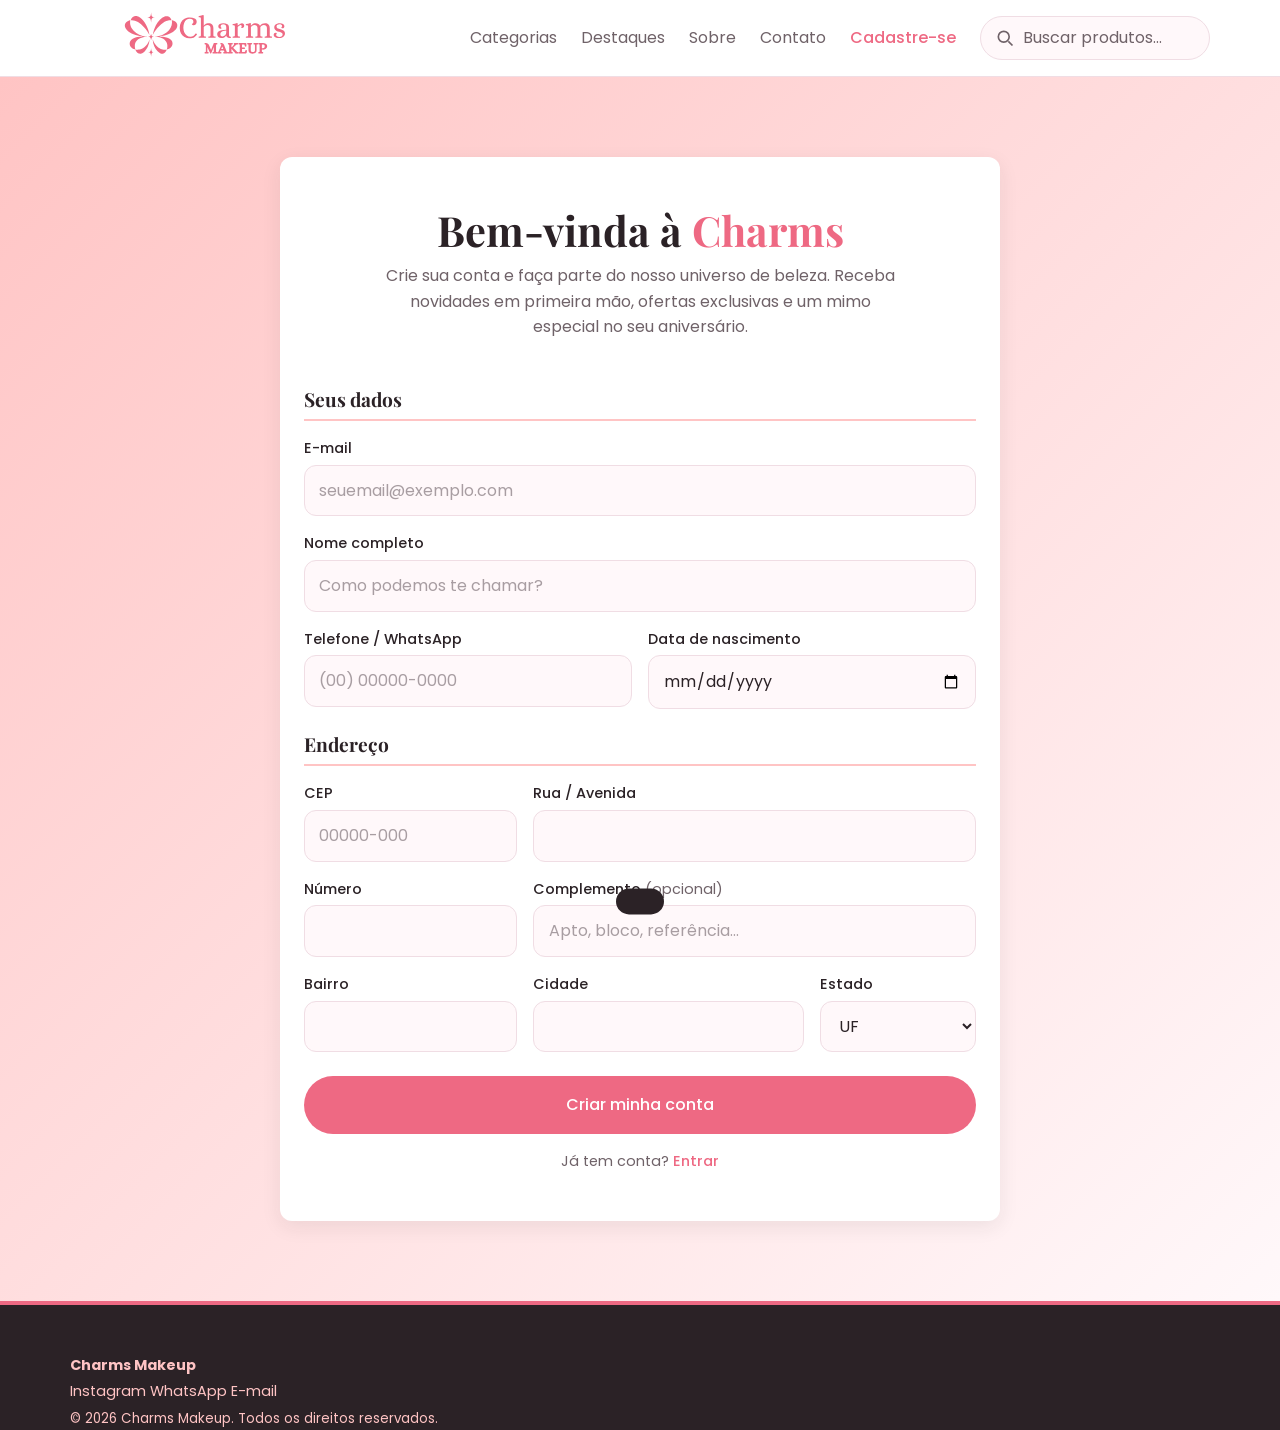
==== commit 5c8ca572: "Pesquisa, rodapé, carrossel de depoimentos" ====
--- a/cadastro.html
+++ b/cadastro.html
@@ -9,6 +9,8 @@
   <link rel="preconnect" href="https://fonts.googleapis.com">
   <link rel="preconnect" href="https://fonts.gstatic.com" crossorigin>
   <link href="https://fonts.googleapis.com/css2?family=Playfair+Display:wght@500;700&family=Poppins:wght@400;500;600&display=swap" rel="stylesheet">
+
+  <link rel="shortcut icon" href="img/icon.png" type="icon/png">
 
   <link rel="stylesheet" href="css/reset.css">
   <link rel="stylesheet" href="css/variaveis.css">
@@ -27,6 +29,15 @@
         <a href="index.html#sobre">Sobre</a>
         <a href="index.html#contato">Contato</a>
         <a href="cadastro.html" class="menu__ativo">Cadastre-se</a>
+        <label class="menu-pesquisa">
+          <svg width="20" height="20" viewBox="0 0 24 24" fill="none" stroke="currentColor" stroke-width="2" aria-hidden="true"><circle cx="10.5" cy="10.5" r="6.5"/><path d="m16 16 5 5"/></svg>
+          <input
+            type="search"
+            placeholder="Buscar produtos..."
+            aria-label="Buscar produtos (em breve)"
+            autocomplete="off"
+          >
+        </label>
       </nav>
     </div>
   </header>
--- a/css/estilo.css
+++ b/css/estilo.css
@@ -26,10 +26,16 @@
 .header { position: sticky; top: 0; z-index: 10; background: var(--cor-superficie); border-bottom: 1px solid var(--cor-borda); }
 .header__conteudo { display: flex; align-items: center; justify-content: space-between; padding-block: var(--espaco-sm); }
 .logo { font-family: var(--fonte-titulo); font-size: 1.6rem; color: var(--cor-primaria); font-weight: 700; margin: -15px;}
-.menu { display: flex; gap: var(--espaco-md); }
+.menu { display: flex; align-items: center; gap: var(--espaco-md); }
 .menu a { color: var(--cor-texto-suave); transition: color var(--transicao); }
 .menu a:hover { color: var(--cor-primaria); }
 .menu-toggle { display: none; font-size: 1.6rem; color: var(--cor-texto); }
+.menu-pesquisa { display: flex; align-items: center; gap: var(--espaco-xs); width: 230px; min-height: 44px; padding: 0.5rem 0.9rem; border: 1px solid var(--cor-borda); border-radius: var(--raio-botao); background: var(--cor-fundo); color: var(--cor-texto-suave); }
+.menu-pesquisa svg { flex-shrink: 0; }
+.menu-pesquisa input { width: 100%; min-width: 0; border: none; background: transparent; color: var(--cor-texto); font: inherit; font-size: 1rem; }
+.menu-pesquisa input::placeholder { color: var(--cor-texto-suave); opacity: 1; }
+.menu-pesquisa:focus-within { outline: 2px solid var(--cor-primaria-escura); outline-offset: 2px; }
+.menu-pesquisa input:focus { outline: none; }
 
 /* ---------- Hero ---------- */
 .hero {
@@ -64,16 +70,50 @@
 .sobre__texto { max-width: 680px; margin-inline: auto; text-align: center; color: var(--cor-texto-suave); }
 
 /* ---------- Depoimentos ---------- */
-.depoimentos { display: grid; grid-template-columns: repeat(auto-fit, minmax(260px, 1fr)); gap: var(--espaco-md); }
-.depoimento { background: var(--cor-superficie); border-left: 4px solid var(--cor-primaria); border-radius: var(--raio); padding: var(--espaco-md); box-shadow: var(--sombra); }
+.carrossel-depoimentos { max-width: 680px; margin-inline: auto; }
+.depoimentos { display: flex; overflow: hidden; scroll-snap-type: x mandatory; border-radius: var(--raio); }
+.depoimento { flex: 0 0 100%; min-width: 0; scroll-snap-align: start; background: var(--cor-superficie); border-left: 4px solid var(--cor-primaria); border-radius: var(--raio); padding: var(--espaco-md); box-shadow: var(--sombra); }
 .depoimento p { font-style: italic; margin-bottom: var(--espaco-xs); }
 .depoimento strong { color: var(--cor-primaria); }
+.carrossel-controles { display: flex; align-items: center; justify-content: center; gap: var(--espaco-md); margin-top: var(--espaco-md); }
+.carrossel-controles[hidden] { display: none; }
+.carrossel-botao { width: 44px; height: 44px; border-radius: var(--raio-botao); background: var(--cor-primaria); color: var(--cor-texto); font-size: 1.4rem; }
+.carrossel-botao:hover { background: var(--cor-primaria-clara); }
+.carrossel-botao:focus-visible, .depoimentos:focus-visible { outline: 2px solid var(--cor-primaria-escura); outline-offset: 4px; }
+.carrossel-posicao { color: var(--cor-texto-suave); font-size: 0.9rem; }
 
 /* ---------- Rodapé ---------- */
-.rodape { background: var(--cor-secundaria); color: var(--cor-texto-inverso); text-align: center; padding-block: var(--espaco-lg); }
-.rodape a { color: var(--cor-primaria-clara); margin-inline: var(--espaco-xs); }
-.rodape a:hover { color: var(--cor-destaque); }
-.rodape small { display: block; margin-top: var(--espaco-sm); opacity: 0.7; }
+.rodape { background: var(--cor-secundaria); color: var(--cor-primaria-clara); padding-top: var(--espaco-lg); border-top: 4px solid var(--cor-primaria); }
+.rodape__cabecalho { display: flex; align-items: center; justify-content: space-between; gap: var(--espaco-lg); padding-bottom: var(--espaco-lg); border-bottom: 1px solid var(--cor-texto-suave); }
+.rodape__marca { display: inline-block; font-family: var(--fonte-titulo); font-size: clamp(1.8rem, 4vw, 2.4rem); color: var(--cor-texto-inverso); }
+.rodape__marca span { color: var(--cor-primaria); }
+.rodape p { font-size: 0.9rem; line-height: 1.8; }
+.rodape__cabecalho p { margin-top: var(--espaco-xs); }
+.rodape h2 { font-family: var(--fonte-corpo); font-size: 0.8rem; font-weight: 600; letter-spacing: 0.12em; text-transform: uppercase; color: var(--cor-texto-inverso); margin-bottom: var(--espaco-sm); }
+.rodape__redes { display: flex; flex-wrap: wrap; gap: var(--espaco-sm); }
+.rodape__redes a { display: inline-flex; align-items: center; gap: var(--espaco-xs); border: 1px solid var(--cor-texto-suave); border-radius: var(--raio-botao); padding: 0.6rem 1rem; font-size: 0.85rem; }
+.rodape__colunas { display: grid; grid-template-columns: 1fr 1fr 1.3fr 1.3fr; gap: var(--espaco-lg); padding-block: var(--espaco-lg); }
+.rodape nav a { display: block; width: fit-content; padding-block: 0.35rem; font-size: 0.9rem; }
+.rodape a { transition: color var(--transicao), border-color var(--transicao); }
+.rodape a:hover { color: var(--cor-texto-inverso); }
+.rodape a:focus-visible { outline: 2px solid var(--cor-primaria); outline-offset: 4px; border-radius: 4px; }
+.rodape__redes a:hover { border-color: var(--cor-primaria); }
+.rodape__contato { display: inline-block; color: var(--cor-texto-inverso); margin-top: var(--espaco-sm); font-size: 0.9rem; text-decoration: underline; text-underline-offset: 4px; }
+.rodape__contato span { color: var(--cor-primaria); }
+.rodape__nota { display: block; font-size: 0.75rem; margin-top: var(--espaco-xs); }
+.rodape__detalhe { display: flex; align-items: center; gap: var(--espaco-xs); margin-top: var(--espaco-sm); color: var(--cor-primaria); font-family: var(--fonte-titulo); }
+.rodape__detalhe span { font-size: 1.7rem; }
+.rodape__base { border-top: 1px solid var(--cor-texto-suave); padding-block: var(--espaco-md); display: flex; align-items: center; justify-content: space-between; gap: var(--espaco-sm); }
+.rodape__base small, .rodape__base a { font-size: 0.75rem; }
+.rodape__base a { white-space: nowrap; }
+@media (max-width: 1000px) {
+  .rodape__colunas { grid-template-columns: repeat(2, minmax(0, 1fr)); }
+}
+@media (max-width: 600px) {
+  .rodape__cabecalho { flex-direction: column; align-items: flex-start; gap: var(--espaco-md); }
+  .rodape__colunas { grid-template-columns: 1fr; gap: var(--espaco-md); }
+  .rodape__base { flex-direction: column; align-items: flex-start; }
+}
 
 /* ---------- Aviso "Em breve" ---------- */
 .aviso {
@@ -85,13 +125,16 @@
 .aviso.visivel { transform: translate(-50%, 0); }
 
 /* ---------- Responsivo ---------- */
-@media (max-width: 720px) {
+@media (max-width: 1000px) {
   .menu-toggle { display: block; }
   .menu {
     display: none; position: absolute; top: 100%; left: 0; right: 0;
-    flex-direction: column; background: var(--cor-superficie);
+    flex-direction: column; align-items: stretch; background: var(--cor-superficie);
     padding: var(--espaco-sm) 1rem; border-bottom: 1px solid var(--cor-borda);
   }
   .menu.aberto { display: flex; }
+  .menu-pesquisa { width: 100%; }
+}
+@media (max-width: 720px) {
   .hero { padding-block: 4.5rem; }
-}+}
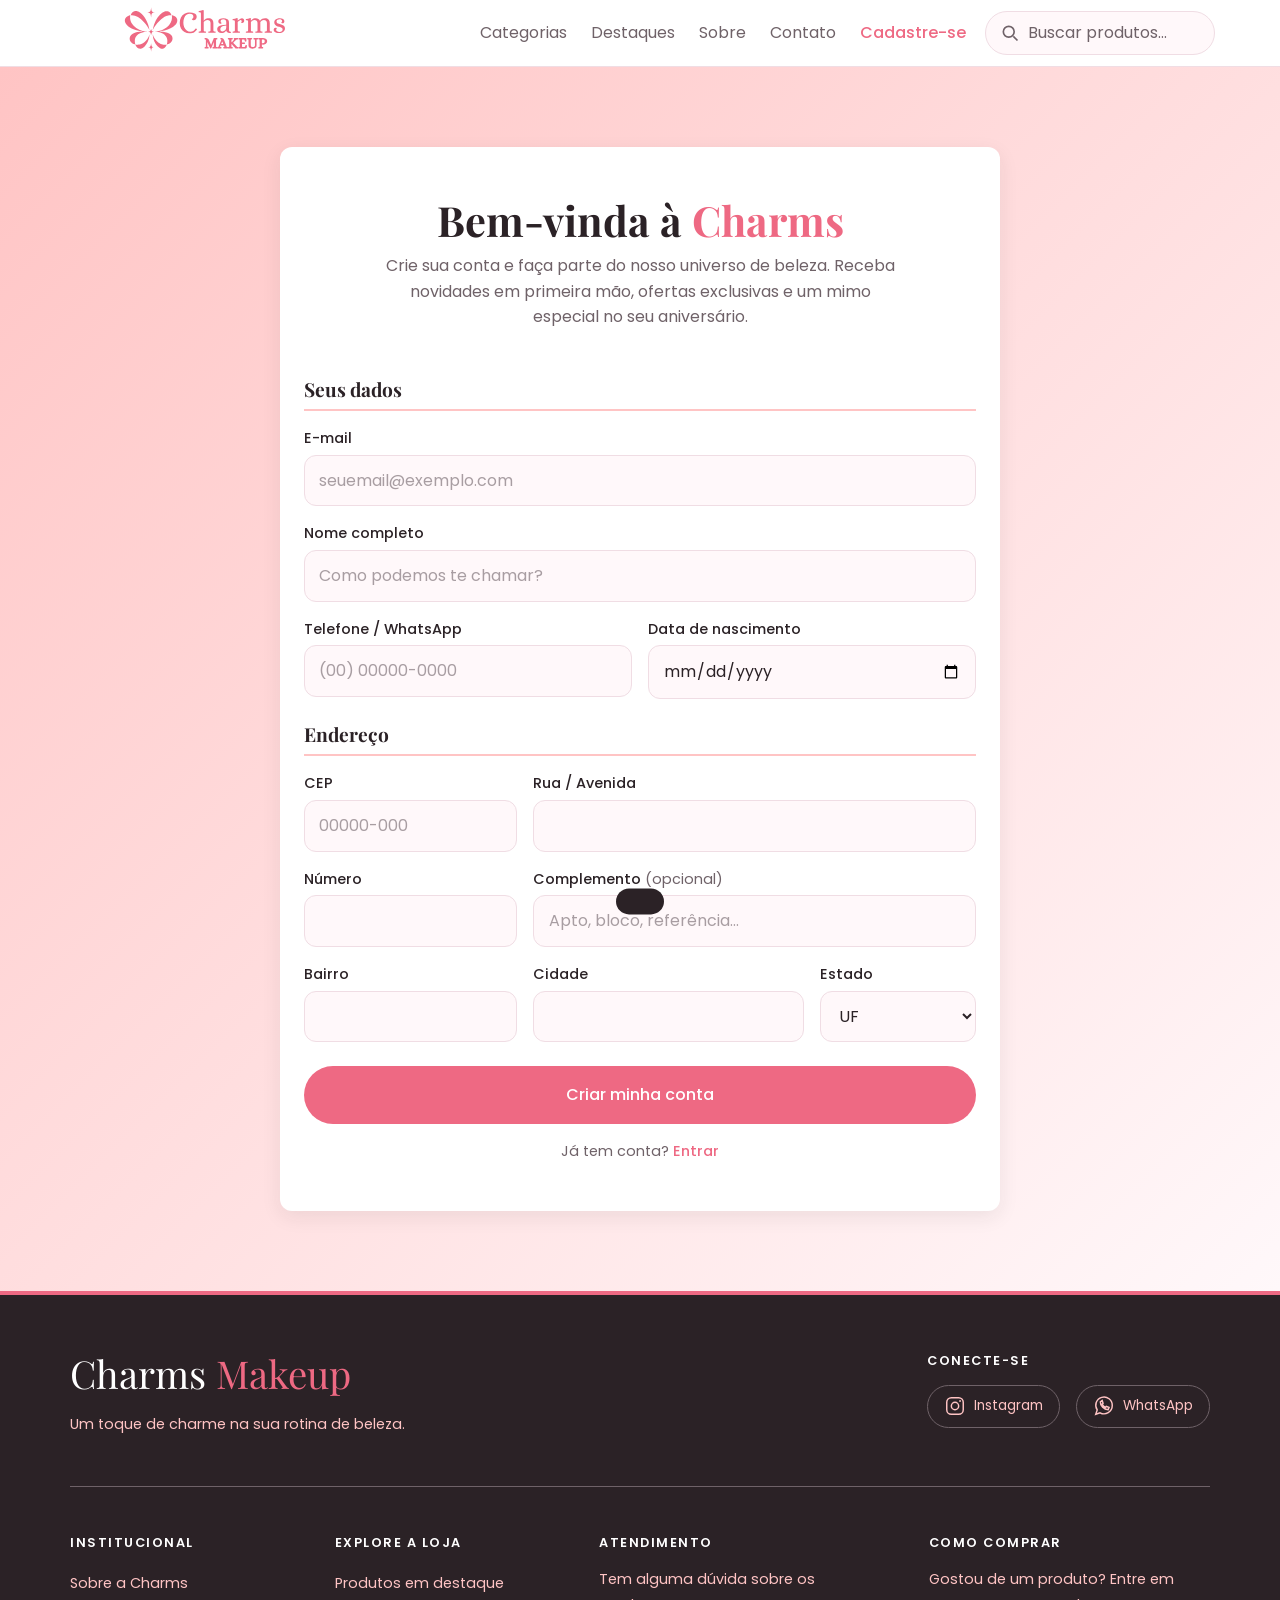
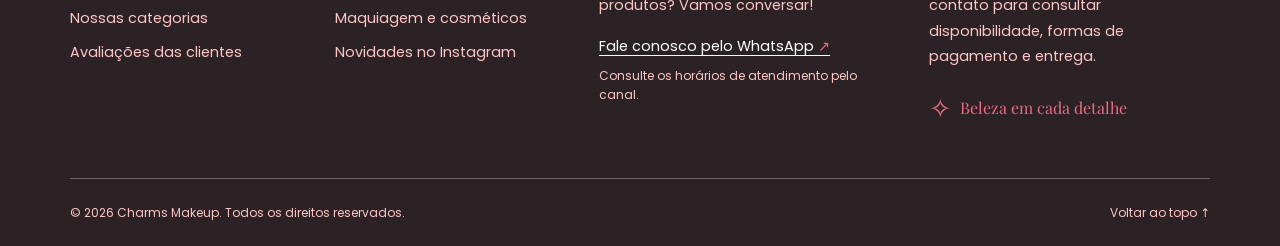
==== commit d78c9cf9: "Rodapé cadastro" ====
--- a/cadastro.html
+++ b/cadastro.html
@@ -124,13 +124,56 @@
 
   <footer class="rodape" id="contato">
     <div class="container">
-      <p><strong>Charms Makeup</strong></p>
-      <p>
-        <a href="#">Instagram</a>
-        <a href="#">WhatsApp</a>
-        <a href="#">E-mail</a>
-      </p>
-      <small>© 2026 Charms Makeup. Todos os direitos reservados.</small>
+      <div class="rodape__cabecalho">
+        <div>
+          <a class="rodape__marca" href="index.html">Charms <span>Makeup</span></a>
+          <p>Um toque de charme na sua rotina de beleza.</p>
+        </div>
+        <div class="rodape__conecte">
+          <h2>Conecte-se</h2>
+          <div class="rodape__redes">
+            <a href="https://www.instagram.com/charmsmake.up/" aria-label="Charms Makeup no Instagram">
+              <svg width="22" height="22" viewBox="0 0 24 24" fill="none" stroke="currentColor" stroke-width="1.6" aria-hidden="true"><rect x="3" y="3" width="18" height="18" rx="5"/><circle cx="12" cy="12" r="4"/><circle cx="17.5" cy="6.5" r="1" fill="currentColor" stroke="none"/></svg>
+              Instagram
+            </a>
+            <a href="https://api.whatsapp.com/send/?phone=15998442821&text&type=phone_number&app_absent=0">
+              <svg width="22" height="22" viewBox="0 0 24 24" fill="none" stroke="currentColor" stroke-width="1.6" aria-hidden="true"><path d="M21 11.5a9 9 0 0 1-13.3 7.9L3 21l1.6-4.7A9 9 0 1 1 21 11.5Z"/><path d="M8 7.5c0 4.5 4 8.5 8.5 8.5l1-2.5-3-1-1 1c-1.5-.7-2.8-2-3.5-3.5l1-1-1-3Z"/></svg>
+              WhatsApp
+            </a>
+          </div>
+        </div>
+      </div>
+
+      <div class="rodape__colunas">
+        <nav aria-label="Institucional">
+          <h2>Institucional</h2>
+          <a href="#sobre">Sobre a Charms</a>
+          <a href="#categorias">Nossas categorias</a>
+          <a href="#avaliacoes">Avaliações das clientes</a>
+        </nav>
+        <nav aria-label="Explore a loja">
+          <h2>Explore a loja</h2>
+          <a href="#destaques">Produtos em destaque</a>
+          <a href="#categorias">Maquiagem e cosméticos</a>
+          <a href="https://www.instagram.com/charmsmake.up/">Novidades no Instagram</a>
+        </nav>
+        <div>
+          <h2>Atendimento</h2>
+          <p>Tem alguma dúvida sobre os produtos? Vamos conversar!</p>
+          <a class="rodape__contato" href="https://api.whatsapp.com/send/?phone=15998442821&text&type=phone_number&app_absent=0">Fale conosco pelo WhatsApp <span aria-hidden="true">↗</span></a>
+          <span class="rodape__nota">Consulte os horários de atendimento pelo canal.</span>
+        </div>
+        <div>
+          <h2>Como comprar</h2>
+          <p>Gostou de um produto? Entre em contato para consultar disponibilidade, formas de pagamento e entrega.</p>
+          <div class="rodape__detalhe"><span aria-hidden="true">✧</span> Beleza em cada detalhe</div>
+        </div>
+      </div>
+
+      <div class="rodape__base">
+        <small>© 2026 Charms Makeup. Todos os direitos reservados.</small>
+        <a href="#topo">Voltar ao topo <span aria-hidden="true">↑</span></a>
+      </div>
     </div>
   </footer>
 
--- a/css/estilo.css
+++ b/css/estilo.css
@@ -30,7 +30,7 @@
 .menu a { color: var(--cor-texto-suave); transition: color var(--transicao); }
 .menu a:hover { color: var(--cor-primaria); }
 .menu-toggle { display: none; font-size: 1.6rem; color: var(--cor-texto); }
-.menu-pesquisa { display: flex; align-items: center; gap: var(--espaco-xs); width: 230px; min-height: 44px; padding: 0.5rem 0.9rem; border: 1px solid var(--cor-borda); border-radius: var(--raio-botao); background: var(--cor-fundo); color: var(--cor-texto-suave); }
+.menu-pesquisa { display: flex; align-items: center; margin: -5px; gap: var(--espaco-xs); width: 230px; min-height: 44px; padding: 0.5rem 0.9rem; border: 1px solid var(--cor-borda); border-radius: var(--raio-botao); background: var(--cor-fundo); color: var(--cor-texto-suave); }
 .menu-pesquisa svg { flex-shrink: 0; }
 .menu-pesquisa input { width: 100%; min-width: 0; border: none; background: transparent; color: var(--cor-texto); font: inherit; font-size: 1rem; }
 .menu-pesquisa input::placeholder { color: var(--cor-texto-suave); opacity: 1; }
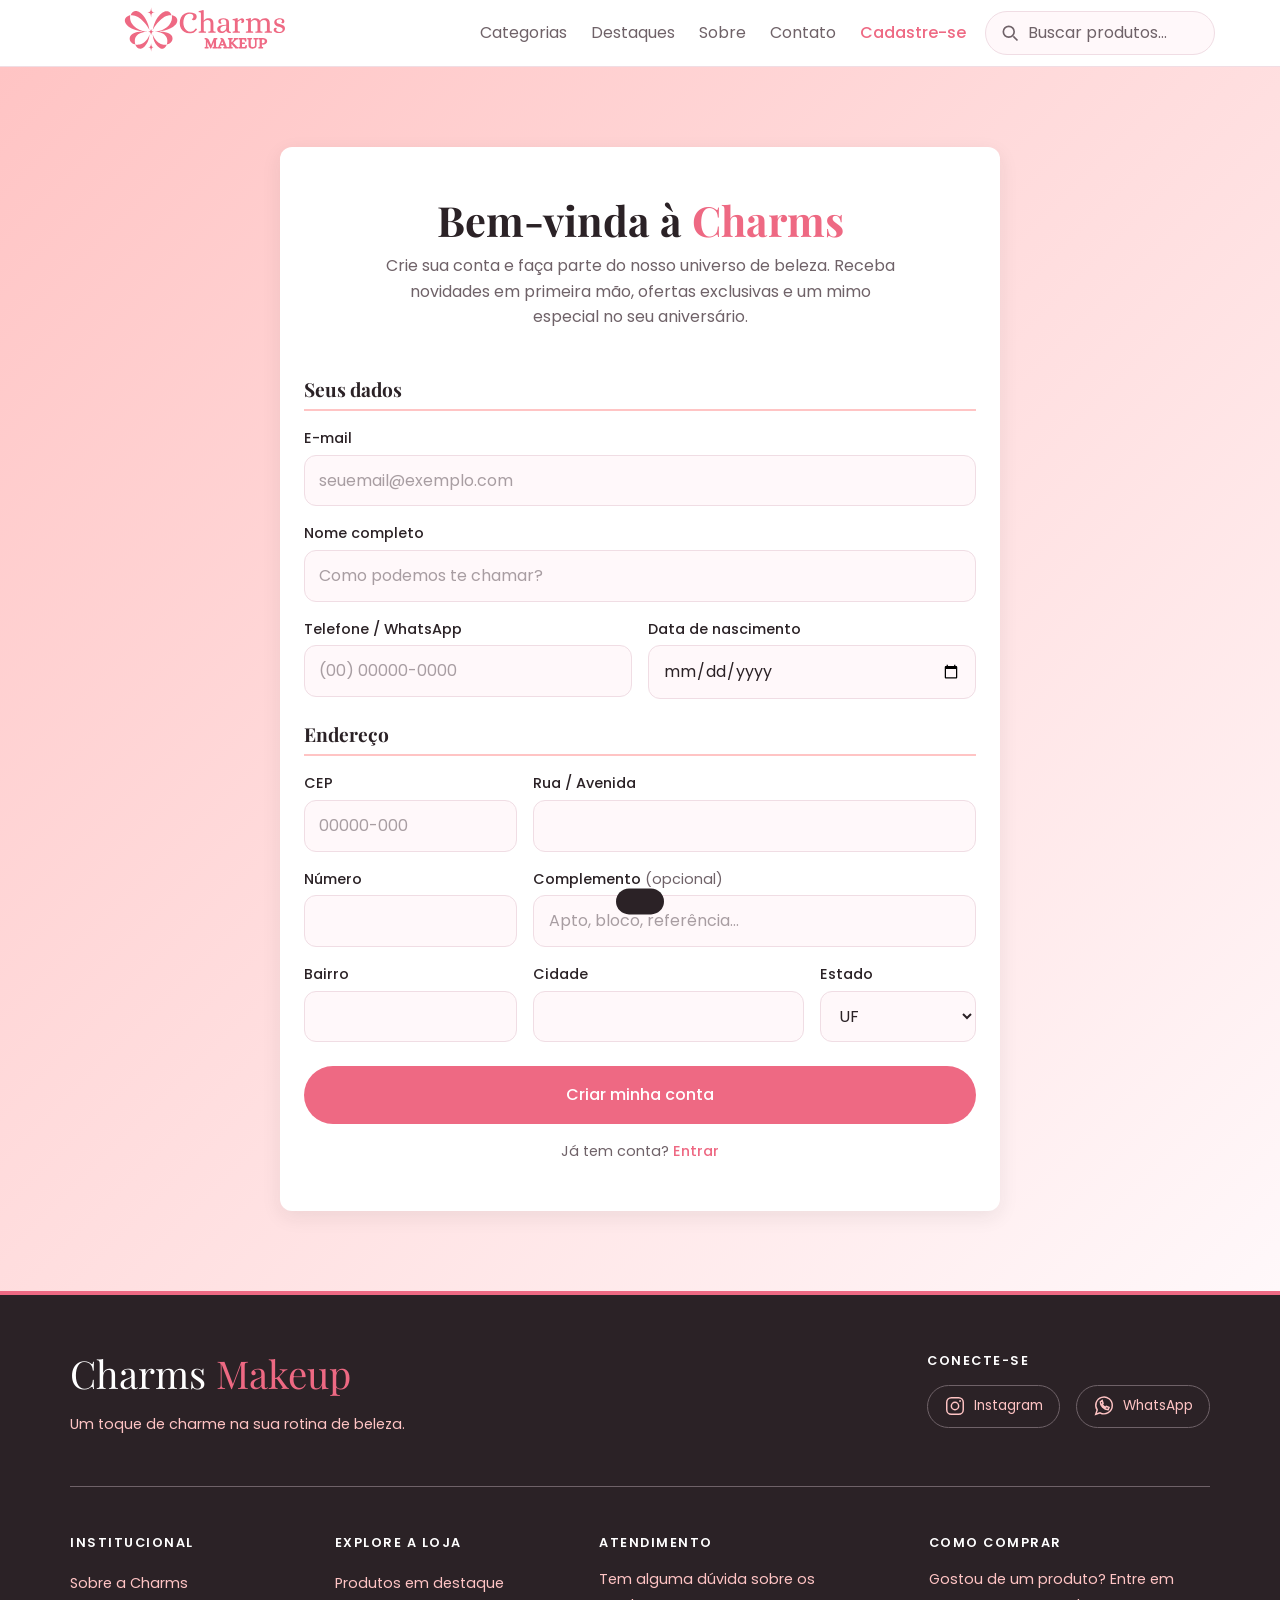
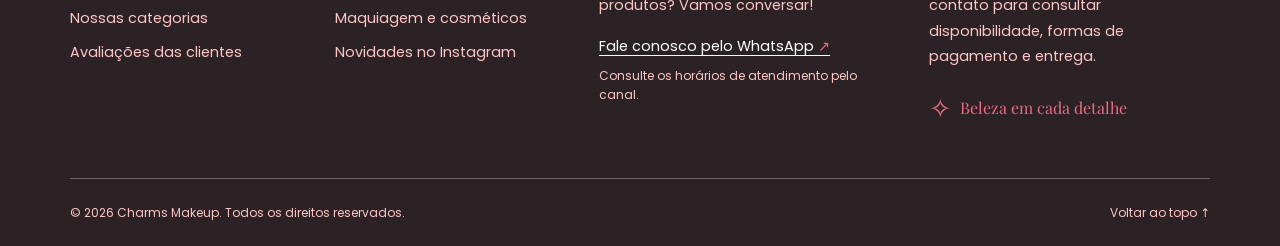
==== commit 1ac5c823: "Integração com o Google Analytics" ====
--- a/cadastro.html
+++ b/cadastro.html
@@ -17,6 +17,15 @@
   <link rel="stylesheet" href="css/estilo.css">
   <link rel="stylesheet" href="css/cadastro.css">
 </head>
+<!-- Google tag (gtag.js) -->
+<script async src="https://www.googletagmanager.com/gtag/js?id=G-0GPN36VDHM"></script>
+<script>
+  window.dataLayer = window.dataLayer || [];
+  function gtag(){dataLayer.push(arguments);}
+  gtag('js', new Date());
+
+  gtag('config', 'G-0GPN36VDHM');
+</script>
 <body>
 
   <header class="header">
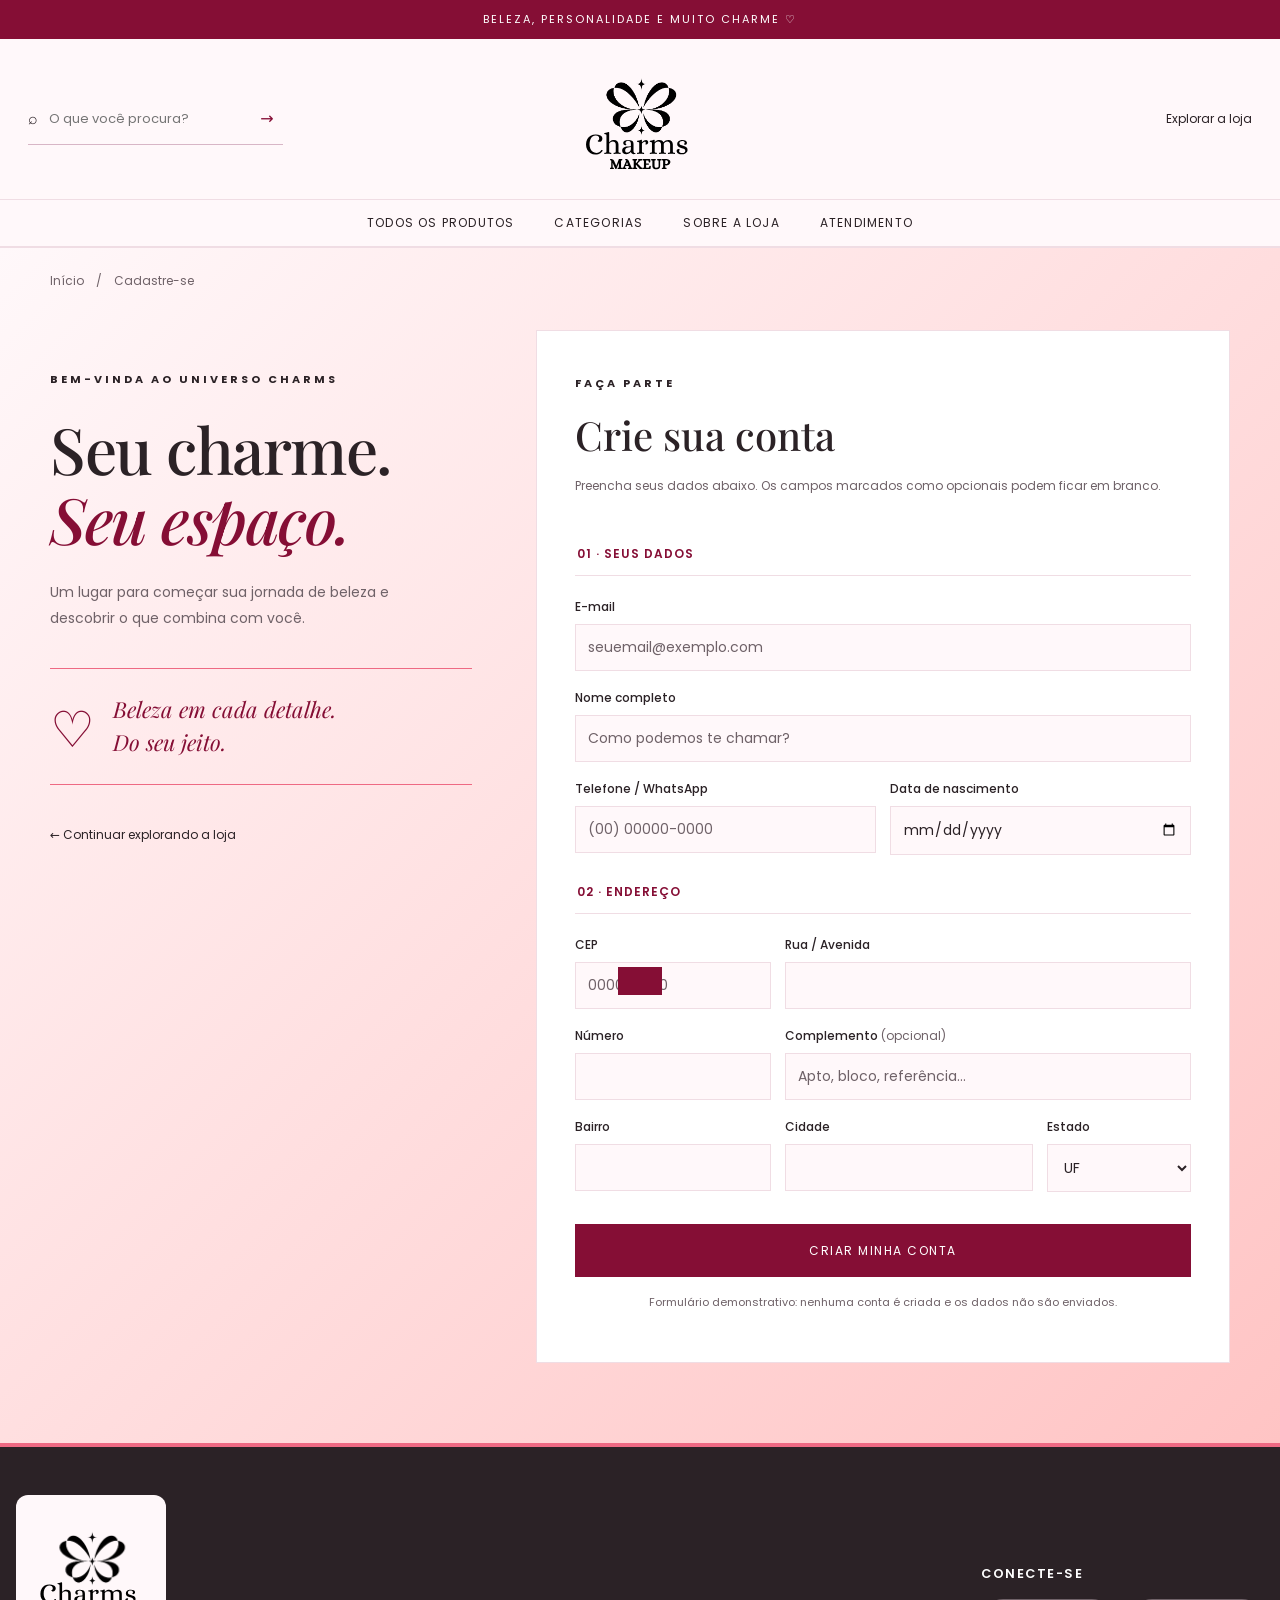
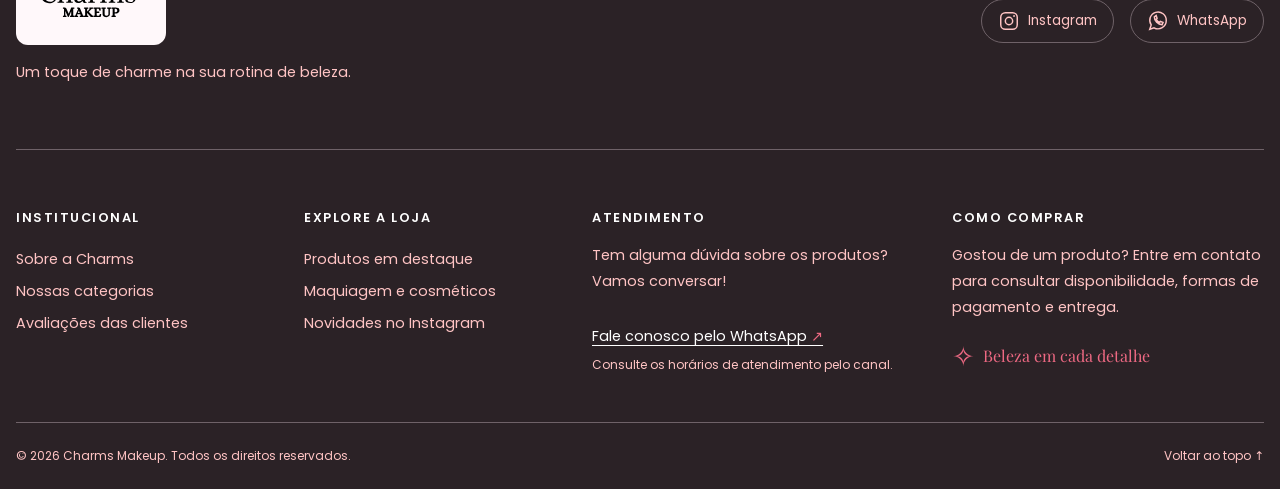
==== commit 00a69b10: "Adiciona detalhes dos produtos e unifica o visual do cadastro e da marca" ====
--- a/cadastro.html
+++ b/cadastro.html
@@ -4,65 +4,60 @@
   <meta charset="UTF-8">
   <meta name="viewport" content="width=device-width, initial-scale=1.0">
   <title>Cadastro | Charms Makeup</title>
-  <meta name="description" content="Crie sua conta na Charms Makeup e fique por dentro das novidades.">
-
   <link rel="preconnect" href="https://fonts.googleapis.com">
   <link rel="preconnect" href="https://fonts.gstatic.com" crossorigin>
-  <link href="https://fonts.googleapis.com/css2?family=Playfair+Display:wght@500;700&family=Poppins:wght@400;500;600&display=swap" rel="stylesheet">
+  <link
+    href="https://fonts.googleapis.com/css2?family=Poppins:wght@400;500;600;700&family=Playfair+Display:ital,wght@0,500;0,600;1,500&display=swap"
+    rel="stylesheet">
+  <link rel="stylesheet" href="css/variaveis.css">
+  <link rel="stylesheet" href="css/inicio.css">
+  <!-- Google tag (gtag.js) -->
+  <script async src="https://www.googletagmanager.com/gtag/js?id=G-0GPN36VDHM"></script>
+  <script>
+    window.dataLayer = window.dataLayer || [];
+    function gtag() { dataLayer.push(arguments); }
+    gtag('js', new Date());
 
-  <link rel="shortcut icon" href="img/icon.png" type="icon/png">
-
-  <link rel="stylesheet" href="css/reset.css">
-  <link rel="stylesheet" href="css/variaveis.css">
-  <link rel="stylesheet" href="css/estilo.css">
+    gtag('config', 'G-0GPN36VDHM');
+  </script>
+  <link rel="icon" href="zreferencias/logos/logo-preta.svg">
   <link rel="stylesheet" href="css/cadastro.css">
+  <link rel="stylesheet" href="css/marca.css">
 </head>
-<!-- Google tag (gtag.js) -->
-<script async src="https://www.googletagmanager.com/gtag/js?id=G-0GPN36VDHM"></script>
-<script>
-  window.dataLayer = window.dataLayer || [];
-  function gtag(){dataLayer.push(arguments);}
-  gtag('js', new Date());
-
-  gtag('config', 'G-0GPN36VDHM');
-</script>
-<body>
-
-  <header class="header">
-    <div class="container header__conteudo">
-      <a href="index.html" class="logo"><svg xmlns="http://www.w3.org/2000/svg" xmlns:xlink="http://www.w3.org/1999/xlink" width="300" zoomAndPan="magnify" viewBox="0 0 675 209.999996" height="50" preserveAspectRatio="xMidYMid meet" version="1.0"><defs><g/><clipPath id="9aa9daf354"><path d="M 0.921875 0.679688 L 452 0.679688 L 452 150 L 0.921875 150 Z M 0.921875 0.679688 " clip-rule="nonzero"/></clipPath><clipPath id="2d60c19c35"><rect x="0" width="452" y="0" height="150"/></clipPath><clipPath id="7e590e7f80"><path d="M 110 124 L 380 124 L 380 197.960938 L 110 197.960938 Z M 110 124 " clip-rule="nonzero"/></clipPath><clipPath id="a14ffef342"><rect x="0" width="270" y="0" height="74"/></clipPath><clipPath id="68cb63b318"><rect x="0" width="452" y="0" height="198"/></clipPath></defs><rect x="-67.5" width="810" fill="#ffffff" y="-21" height="251.999995" fill-opacity="1"/><rect x="-67.5" width="810" fill="#ffffff" y="-21" height="251.999995" fill-opacity="1"/><g transform="matrix(1, 0, 0, 1, 223, 7)"><g clip-path="url(#68cb63b318)"><g clip-path="url(#9aa9daf354)"><g transform="matrix(1, 0, 0, 1, -0.000000000000028422, 0)"><g clip-path="url(#2d60c19c35)"><g fill="#ee6983" fill-opacity="1"><g transform="translate(1.958533, 117.651919)"><g><path d="M 46.640625 2.609375 C 39.265625 2.609375 32.515625 0.847656 26.390625 -2.671875 C 20.265625 -6.191406 15.398438 -11.207031 11.796875 -17.71875 C 8.191406 -24.238281 6.390625 -31.835938 6.390625 -40.515625 C 6.390625 -49.296875 8.125 -57.03125 11.59375 -63.71875 C 15.070312 -70.40625 20.023438 -75.59375 26.453125 -79.28125 C 32.878906 -82.976562 40.390625 -84.828125 48.984375 -84.828125 C 56.460938 -84.828125 63.109375 -83.328125 68.921875 -80.328125 C 74.742188 -77.328125 77.65625 -72.703125 77.65625 -66.453125 C 77.738281 -62.546875 76.5625 -59.222656 74.125 -56.484375 C 71.695312 -53.742188 68.441406 -52.375 64.359375 -52.375 C 62.796875 -52.375 61.472656 -52.65625 60.390625 -53.21875 C 59.304688 -53.789062 58.503906 -54.46875 57.984375 -55.25 C 57.460938 -56.03125 57.242188 -56.632812 57.328125 -57.0625 C 57.328125 -57.238281 57.9375 -57.71875 59.15625 -58.5 C 60.375 -59.28125 61.457031 -60.363281 62.40625 -61.75 C 63.363281 -63.144531 63.84375 -64.84375 63.84375 -66.84375 C 63.84375 -70.75 62.515625 -73.851562 59.859375 -76.15625 C 57.210938 -78.457031 53.546875 -79.609375 48.859375 -79.609375 C 43.554688 -79.609375 38.84375 -78.109375 34.71875 -75.109375 C 30.59375 -72.117188 27.378906 -67.734375 25.078125 -61.953125 C 22.773438 -56.179688 21.625 -49.296875 21.625 -41.296875 C 21.625 -34.347656 22.863281 -28.03125 25.34375 -22.34375 C 27.820312 -16.65625 31.316406 -12.140625 35.828125 -8.796875 C 40.347656 -5.453125 45.519531 -3.78125 51.34375 -3.78125 C 56.03125 -3.78125 60.046875 -4.753906 63.390625 -6.703125 C 66.734375 -8.660156 69.75 -11.8125 72.4375 -16.15625 C 72.875 -16.9375 73.484375 -17.328125 74.265625 -17.328125 C 74.960938 -17.328125 75.742188 -17.066406 76.609375 -16.546875 C 78.003906 -15.585938 78.703125 -14.632812 78.703125 -13.6875 C 78.703125 -13.164062 78.523438 -12.726562 78.171875 -12.375 C 74.878906 -8.207031 71.773438 -5.054688 68.859375 -2.921875 C 65.953125 -0.796875 62.800781 0.65625 59.40625 1.4375 C 56.019531 2.21875 51.765625 2.609375 46.640625 2.609375 Z M 46.640625 2.609375 "/></g></g></g><g fill="#ee6983" fill-opacity="1"><g transform="translate(84.562852, 117.651919)"><g><path d="M 5.078125 0.390625 C 4.390625 0.390625 3.867188 0.128906 3.515625 -0.390625 C 3.171875 -0.910156 3 -1.519531 3 -2.21875 C 3.082031 -3.34375 3.316406 -4.015625 3.703125 -4.234375 C 4.097656 -4.453125 4.863281 -4.5625 6 -4.5625 C 8.25 -4.5625 9.851562 -4.953125 10.8125 -5.734375 C 11.769531 -6.515625 12.332031 -7.425781 12.5 -8.46875 C 12.675781 -9.507812 12.765625 -11.160156 12.765625 -13.421875 L 12.765625 -77 C 12.765625 -79.257812 12.695312 -80.910156 12.5625 -81.953125 C 12.4375 -82.992188 11.894531 -83.90625 10.9375 -84.6875 C 9.988281 -85.46875 8.382812 -85.859375 6.125 -85.859375 C 5.082031 -85.859375 4.300781 -86.007812 3.78125 -86.3125 C 3.257812 -86.625 3 -87.34375 3 -88.46875 C 3 -88.988281 3.171875 -89.488281 3.515625 -89.96875 C 3.867188 -90.445312 4.390625 -90.726562 5.078125 -90.8125 C 9.421875 -91.425781 12.695312 -92.097656 14.90625 -92.828125 C 17.125 -93.566406 18.410156 -93.984375 18.765625 -94.078125 C 20.410156 -94.679688 21.539062 -94.984375 22.15625 -94.984375 C 23.800781 -94.984375 24.625 -94.160156 24.625 -92.515625 L 24.625 -50.5625 L 24.890625 -50.5625 C 27.410156 -52.90625 29.453125 -54.707031 31.015625 -55.96875 C 32.578125 -57.226562 34.59375 -58.3125 37.0625 -59.21875 C 39.539062 -60.132812 42.472656 -60.59375 45.859375 -60.59375 C 51.765625 -60.59375 56.457031 -58.8125 59.9375 -55.25 C 63.414062 -51.6875 65.15625 -46.992188 65.15625 -41.171875 L 65.15625 -13.421875 C 65.15625 -11.160156 65.21875 -9.507812 65.34375 -8.46875 C 65.476562 -7.425781 66.019531 -6.515625 66.96875 -5.734375 C 67.925781 -4.953125 69.535156 -4.5625 71.796875 -4.5625 L 72.578125 -4.5625 C 73.359375 -4.5625 73.898438 -4.429688 74.203125 -4.171875 C 74.503906 -3.910156 74.703125 -3.257812 74.796875 -2.21875 C 74.796875 -1.519531 74.617188 -0.910156 74.265625 -0.390625 C 73.921875 0.128906 73.445312 0.390625 72.84375 0.390625 C 67.71875 0.128906 63.15625 0 59.15625 0 C 55.070312 0 50.554688 0.128906 45.609375 0.390625 C 44.910156 0.390625 44.382812 0.128906 44.03125 -0.390625 C 43.6875 -0.910156 43.515625 -1.519531 43.515625 -2.21875 C 43.609375 -3.34375 43.847656 -4.015625 44.234375 -4.234375 C 44.628906 -4.453125 45.390625 -4.5625 46.515625 -4.5625 C 48.773438 -4.5625 50.378906 -4.953125 51.328125 -5.734375 C 52.285156 -6.515625 52.828125 -7.40625 52.953125 -8.40625 C 53.085938 -9.40625 53.15625 -11.078125 53.15625 -13.421875 L 53.15625 -41.046875 C 53.15625 -45.035156 51.914062 -48.09375 49.4375 -50.21875 C 46.96875 -52.351562 44.082031 -53.421875 40.78125 -53.421875 C 36.789062 -53.421875 33.335938 -52.421875 30.421875 -50.421875 C 27.515625 -48.421875 25.582031 -46.425781 24.625 -44.4375 L 24.625 -13.421875 C 24.625 -11.160156 24.6875 -9.507812 24.8125 -8.46875 C 24.945312 -7.425781 25.492188 -6.515625 26.453125 -5.734375 C 27.410156 -4.953125 29.015625 -4.5625 31.265625 -4.5625 L 32.046875 -4.5625 C 32.828125 -4.5625 33.367188 -4.429688 33.671875 -4.171875 C 33.984375 -3.910156 34.179688 -3.257812 34.265625 -2.21875 C 34.265625 -1.519531 34.085938 -0.910156 33.734375 -0.390625 C 33.390625 0.128906 32.914062 0.390625 32.3125 0.390625 C 27.269531 0.128906 22.707031 0 18.625 0 C 14.71875 0 10.203125 0.128906 5.078125 0.390625 Z M 5.078125 0.390625 "/></g></g></g><g fill="#ee6983" fill-opacity="1"><g transform="translate(161.304145, 117.651919)"><g><path d="M 21.890625 1.5625 C 16.679688 1.5625 12.46875 0.0859375 9.25 -2.859375 C 6.039062 -5.816406 4.4375 -9.507812 4.4375 -13.9375 C 4.4375 -19.414062 6.257812 -23.519531 9.90625 -26.25 C 13.550781 -28.988281 17.890625 -30.769531 22.921875 -31.59375 C 27.960938 -32.414062 34.484375 -33.046875 42.484375 -33.484375 L 42.484375 -43.78125 C 42.484375 -48.039062 41.414062 -51.273438 39.28125 -53.484375 C 37.15625 -55.703125 33.75 -56.8125 29.0625 -56.8125 C 26.363281 -56.8125 24.015625 -55.984375 22.015625 -54.328125 C 20.015625 -52.679688 19.015625 -50.46875 19.015625 -47.6875 C 19.015625 -46.300781 19.34375 -45.148438 20 -44.234375 C 20.65625 -43.328125 21.347656 -42.566406 22.078125 -41.953125 C 22.816406 -41.347656 23.1875 -41 23.1875 -40.90625 C 23.1875 -40.382812 22.644531 -39.710938 21.5625 -38.890625 C 20.476562 -38.066406 19.15625 -37.65625 17.59375 -37.65625 C 14.988281 -37.65625 12.925781 -38.609375 11.40625 -40.515625 C 9.882812 -42.429688 9.125 -44.691406 9.125 -47.296875 C 9.125 -51.816406 11.140625 -55.160156 15.171875 -57.328125 C 19.210938 -59.503906 24.101562 -60.59375 29.84375 -60.59375 C 36.957031 -60.59375 42.75 -59.242188 47.21875 -56.546875 C 51.695312 -53.859375 53.9375 -48.863281 53.9375 -41.5625 L 53.9375 -11.203125 C 54.03125 -9.378906 54.597656 -7.640625 55.640625 -5.984375 C 56.679688 -4.335938 58.375 -3.515625 60.71875 -3.515625 C 61.414062 -3.515625 61.914062 -3.382812 62.21875 -3.125 C 62.519531 -2.863281 62.671875 -2.300781 62.671875 -1.4375 C 62.671875 -0.394531 61.867188 0.363281 60.265625 0.84375 C 58.660156 1.320312 57.070312 1.5625 55.5 1.5625 C 52.207031 1.5625 49.300781 0.609375 46.78125 -1.296875 C 44.257812 -3.210938 42.828125 -5.773438 42.484375 -8.984375 C 40.648438 -5.597656 37.84375 -2.992188 34.0625 -1.171875 C 30.289062 0.648438 26.234375 1.5625 21.890625 1.5625 Z M 26.0625 -5.46875 C 29.007812 -5.46875 31.742188 -6.207031 34.265625 -7.6875 C 36.785156 -9.164062 38.785156 -11.1875 40.265625 -13.75 C 41.742188 -16.3125 42.484375 -19.15625 42.484375 -22.28125 L 42.484375 -29.703125 C 33.359375 -29.015625 26.925781 -27.539062 23.1875 -25.28125 C 19.457031 -23.019531 17.59375 -19.367188 17.59375 -14.328125 C 17.59375 -8.421875 20.414062 -5.46875 26.0625 -5.46875 Z M 26.0625 -5.46875 "/></g></g></g><g fill="#ee6983" fill-opacity="1"><g transform="translate(225.928352, 117.651919)"><g><path d="M 6.390625 0.390625 C 5.773438 0.390625 5.269531 0.128906 4.875 -0.390625 C 4.488281 -0.910156 4.296875 -1.519531 4.296875 -2.21875 C 4.390625 -3.34375 4.648438 -4.015625 5.078125 -4.234375 C 5.515625 -4.453125 6.296875 -4.5625 7.421875 -4.5625 C 9.679688 -4.5625 11.289062 -4.953125 12.25 -5.734375 C 13.207031 -6.515625 13.75 -7.425781 13.875 -8.46875 C 14.007812 -9.507812 14.078125 -11.160156 14.078125 -13.421875 L 14.078125 -43.265625 C 14.078125 -45.515625 14.007812 -47.160156 13.875 -48.203125 C 13.75 -49.242188 13.207031 -50.15625 12.25 -50.9375 C 11.289062 -51.726562 9.679688 -52.125 7.421875 -52.125 C 6.378906 -52.125 5.597656 -52.273438 5.078125 -52.578125 C 4.554688 -52.878906 4.296875 -53.59375 4.296875 -54.71875 C 4.296875 -55.238281 4.46875 -55.738281 4.8125 -56.21875 C 5.164062 -56.695312 5.691406 -56.976562 6.390625 -57.0625 C 12.035156 -57.9375 16.679688 -59.066406 20.328125 -60.453125 C 21.804688 -60.890625 22.804688 -61.148438 23.328125 -61.234375 L 23.71875 -61.234375 C 25.101562 -61.234375 25.796875 -60.410156 25.796875 -58.765625 L 25.796875 -50.6875 L 26.1875 -50.6875 C 29.226562 -53.726562 32.3125 -56.140625 35.4375 -57.921875 C 38.5625 -59.703125 41.382812 -60.59375 43.90625 -60.59375 C 46.769531 -60.59375 49.050781 -59.523438 50.75 -57.390625 C 52.445312 -55.265625 53.296875 -52.8125 53.296875 -50.03125 C 53.296875 -47.601562 52.554688 -45.429688 51.078125 -43.515625 C 49.597656 -41.609375 47.554688 -40.65625 44.953125 -40.65625 C 43.734375 -40.65625 42.664062 -40.914062 41.75 -41.4375 C 40.84375 -41.957031 40.347656 -42.390625 40.265625 -42.734375 C 40.347656 -42.910156 40.78125 -43.453125 41.5625 -44.359375 C 42.34375 -45.273438 42.734375 -46.34375 42.734375 -47.5625 C 42.734375 -49.125 42.320312 -50.378906 41.5 -51.328125 C 40.675781 -52.285156 39.566406 -52.765625 38.171875 -52.765625 C 36.703125 -52.765625 34.835938 -52.046875 32.578125 -50.609375 C 30.316406 -49.179688 28.097656 -47.382812 25.921875 -45.21875 L 25.921875 -13.421875 C 25.921875 -11.160156 26.007812 -9.507812 26.1875 -8.46875 C 26.363281 -7.425781 26.925781 -6.515625 27.875 -5.734375 C 28.832031 -4.953125 30.441406 -4.5625 32.703125 -4.5625 L 33.484375 -4.5625 C 34.179688 -4.5625 34.703125 -4.429688 35.046875 -4.171875 C 35.398438 -3.910156 35.617188 -3.257812 35.703125 -2.21875 C 35.703125 -1.519531 35.523438 -0.910156 35.171875 -0.390625 C 34.828125 0.128906 34.304688 0.390625 33.609375 0.390625 C 28.578125 0.128906 24.019531 0 19.9375 0 C 16.03125 0 11.515625 0.128906 6.390625 0.390625 Z M 6.390625 0.390625 "/></g></g></g><g fill="#ee6983" fill-opacity="1"><g transform="translate(281.301957, 117.651919)"><g><path d="M 6.515625 0.390625 C 5.910156 0.390625 5.410156 0.128906 5.015625 -0.390625 C 4.628906 -0.910156 4.4375 -1.519531 4.4375 -2.21875 C 4.519531 -3.34375 4.753906 -4.015625 5.140625 -4.234375 C 5.535156 -4.453125 6.296875 -4.5625 7.421875 -4.5625 C 9.679688 -4.5625 11.289062 -4.953125 12.25 -5.734375 C 13.207031 -6.515625 13.769531 -7.425781 13.9375 -8.46875 C 14.113281 -9.507812 14.203125 -11.160156 14.203125 -13.421875 L 14.203125 -43.265625 C 14.203125 -45.515625 14.132812 -47.160156 14 -48.203125 C 13.875 -49.242188 13.332031 -50.15625 12.375 -50.9375 C 11.414062 -51.726562 9.8125 -52.125 7.5625 -52.125 C 6.519531 -52.125 5.738281 -52.273438 5.21875 -52.578125 C 4.695312 -52.878906 4.4375 -53.59375 4.4375 -54.71875 C 4.4375 -55.238281 4.609375 -55.738281 4.953125 -56.21875 C 5.296875 -56.695312 5.816406 -56.976562 6.515625 -57.0625 C 12.160156 -57.9375 16.804688 -59.066406 20.453125 -60.453125 C 21.929688 -60.890625 22.929688 -61.148438 23.453125 -61.234375 L 23.84375 -61.234375 C 25.226562 -61.234375 25.921875 -60.410156 25.921875 -58.765625 L 25.921875 -50.5625 L 26.3125 -50.5625 C 26.84375 -51.082031 28.148438 -52.363281 30.234375 -54.40625 C 32.316406 -56.445312 34.679688 -57.988281 37.328125 -59.03125 C 39.972656 -60.070312 42.992188 -60.59375 46.390625 -60.59375 C 50.554688 -60.59375 54.160156 -59.703125 57.203125 -57.921875 C 60.242188 -56.140625 62.5 -53.6875 63.96875 -50.5625 L 64.234375 -50.5625 C 67.617188 -53.769531 70.851562 -56.242188 73.9375 -57.984375 C 77.019531 -59.722656 80.992188 -60.59375 85.859375 -60.59375 C 91.765625 -60.59375 96.457031 -58.8125 99.9375 -55.25 C 103.414062 -51.6875 105.15625 -46.992188 105.15625 -41.171875 L 105.15625 -13.421875 C 105.15625 -11.160156 105.238281 -9.507812 105.40625 -8.46875 C 105.582031 -7.425781 106.144531 -6.515625 107.09375 -5.734375 C 108.050781 -4.953125 109.660156 -4.5625 111.921875 -4.5625 L 112.703125 -4.5625 C 113.398438 -4.5625 113.921875 -4.429688 114.265625 -4.171875 C 114.617188 -3.910156 114.835938 -3.257812 114.921875 -2.21875 C 114.921875 -1.519531 114.722656 -0.910156 114.328125 -0.390625 C 113.941406 0.128906 113.445312 0.390625 112.84375 0.390625 C 107.800781 0.128906 103.238281 0 99.15625 0 C 95.25 0 90.734375 0.128906 85.609375 0.390625 C 84.910156 0.390625 84.382812 0.128906 84.03125 -0.390625 C 83.6875 -0.910156 83.515625 -1.519531 83.515625 -2.21875 C 83.609375 -3.34375 83.847656 -4.015625 84.234375 -4.234375 C 84.628906 -4.453125 85.390625 -4.5625 86.515625 -4.5625 C 88.773438 -4.5625 90.378906 -4.953125 91.328125 -5.734375 C 92.285156 -6.515625 92.851562 -7.425781 93.03125 -8.46875 C 93.207031 -9.507812 93.296875 -11.160156 93.296875 -13.421875 L 93.296875 -41.046875 C 93.296875 -45.035156 92.035156 -48.09375 89.515625 -50.21875 C 86.992188 -52.351562 84.082031 -53.421875 80.78125 -53.421875 C 76.789062 -53.421875 73.535156 -52.460938 71.015625 -50.546875 C 68.492188 -48.640625 66.710938 -46.601562 65.671875 -44.4375 L 65.671875 -13.421875 C 65.671875 -12.898438 65.648438 -11.726562 65.609375 -9.90625 C 65.566406 -8.082031 66.039062 -6.734375 67.03125 -5.859375 C 68.03125 -4.992188 69.660156 -4.5625 71.921875 -4.5625 L 72.703125 -4.5625 C 73.484375 -4.5625 74.023438 -4.429688 74.328125 -4.171875 C 74.640625 -3.910156 74.835938 -3.257812 74.921875 -2.21875 C 74.921875 -1.519531 74.742188 -0.910156 74.390625 -0.390625 C 74.046875 0.128906 73.53125 0.390625 72.84375 0.390625 C 67.71875 0.128906 63.285156 0 59.546875 0 C 55.984375 0 51.640625 0.128906 46.515625 0.390625 C 45.816406 0.390625 45.296875 0.128906 44.953125 -0.390625 C 44.609375 -0.910156 44.4375 -1.519531 44.4375 -2.21875 C 44.519531 -3.34375 44.753906 -4.015625 45.140625 -4.234375 C 45.535156 -4.453125 46.296875 -4.5625 47.421875 -4.5625 C 50.296875 -4.5625 52.078125 -5.144531 52.765625 -6.3125 C 53.460938 -7.488281 53.789062 -8.835938 53.75 -10.359375 C 53.707031 -11.878906 53.6875 -12.898438 53.6875 -13.421875 L 53.6875 -41.046875 C 53.6875 -45.035156 52.445312 -48.09375 49.96875 -50.21875 C 47.488281 -52.351562 44.597656 -53.421875 41.296875 -53.421875 C 37.304688 -53.421875 34.050781 -52.460938 31.53125 -50.546875 C 29.007812 -48.640625 27.1875 -46.601562 26.0625 -44.4375 L 26.0625 -13.421875 C 26.0625 -11.160156 26.144531 -9.507812 26.3125 -8.46875 C 26.488281 -7.425781 27.054688 -6.515625 28.015625 -5.734375 C 28.972656 -4.953125 30.578125 -4.5625 32.828125 -4.5625 L 33.609375 -4.5625 C 34.304688 -4.5625 34.828125 -4.429688 35.171875 -4.171875 C 35.523438 -3.910156 35.742188 -3.257812 35.828125 -2.21875 C 35.828125 -1.519531 35.65625 -0.910156 35.3125 -0.390625 C 34.96875 0.128906 34.445312 0.390625 33.75 0.390625 C 28.707031 0.128906 24.144531 0 20.0625 0 C 16.15625 0 11.640625 0.128906 6.515625 0.390625 Z M 6.515625 0.390625 "/></g></g></g><g fill="#ee6983" fill-opacity="1"><g transform="translate(398.04252, 117.651919)"><g><path d="M 28.40625 1.5625 C 21.457031 1.5625 15.8125 0.347656 11.46875 -2.078125 C 7.125 -4.515625 4.953125 -7.945312 4.953125 -12.375 C 4.953125 -14.894531 5.710938 -16.9375 7.234375 -18.5 C 8.753906 -20.0625 10.726562 -20.84375 13.15625 -20.84375 C 14.550781 -20.84375 15.789062 -20.453125 16.875 -19.671875 C 17.957031 -18.890625 18.5 -18.28125 18.5 -17.84375 C 18.5 -17.757812 18 -17.195312 17 -16.15625 C 16 -15.113281 15.5 -13.640625 15.5 -11.734375 C 15.5 -9.117188 16.691406 -7.050781 19.078125 -5.53125 C 21.472656 -4.007812 24.929688 -3.25 29.453125 -3.25 C 33.535156 -3.25 36.726562 -4.140625 39.03125 -5.921875 C 41.332031 -7.703125 42.484375 -10.203125 42.484375 -13.421875 C 42.484375 -15.585938 41.828125 -17.363281 40.515625 -18.75 C 39.210938 -20.144531 37.582031 -21.234375 35.625 -22.015625 C 33.675781 -22.796875 30.96875 -23.707031 27.5 -24.75 C 23.238281 -25.96875 19.757812 -27.1875 17.0625 -28.40625 C 14.375 -29.625 12.070312 -31.445312 10.15625 -33.875 C 8.25 -36.3125 7.296875 -39.484375 7.296875 -43.390625 C 7.296875 -47.035156 8.425781 -50.160156 10.6875 -52.765625 C 12.945312 -55.367188 15.878906 -57.320312 19.484375 -58.625 C 23.085938 -59.9375 26.882812 -60.59375 30.875 -60.59375 C 36 -60.59375 40.453125 -59.503906 44.234375 -57.328125 C 48.015625 -55.160156 49.90625 -52.117188 49.90625 -48.203125 C 49.90625 -45.859375 49.1875 -43.859375 47.75 -42.203125 C 46.320312 -40.554688 44.429688 -39.734375 42.078125 -39.734375 C 40.691406 -39.734375 39.457031 -40.125 38.375 -40.90625 C 37.289062 -41.6875 36.75 -42.296875 36.75 -42.734375 C 36.75 -42.828125 37.09375 -43.175781 37.78125 -43.78125 C 38.476562 -44.382812 39.109375 -45.097656 39.671875 -45.921875 C 40.234375 -46.753906 40.515625 -47.734375 40.515625 -48.859375 C 40.347656 -51.203125 39.175781 -53.023438 37 -54.328125 C 34.832031 -55.628906 32.269531 -56.28125 29.3125 -56.28125 C 26.007812 -56.28125 23.117188 -55.519531 20.640625 -54 C 18.171875 -52.488281 16.9375 -50.382812 16.9375 -47.6875 C 16.9375 -45.257812 17.457031 -43.328125 18.5 -41.890625 C 19.539062 -40.453125 21.101562 -39.300781 23.1875 -38.4375 C 25.269531 -37.570312 28.570312 -36.398438 33.09375 -34.921875 C 37.695312 -33.441406 41.300781 -32.070312 43.90625 -30.8125 C 46.507812 -29.550781 48.570312 -27.859375 50.09375 -25.734375 C 51.613281 -23.609375 52.375 -20.804688 52.375 -17.328125 C 52.375 -13.765625 51.332031 -10.523438 49.25 -7.609375 C 47.164062 -4.703125 44.300781 -2.445312 40.65625 -0.84375 C 37.007812 0.757812 32.925781 1.5625 28.40625 1.5625 Z M 28.40625 1.5625 "/></g></g></g></g></g></g><g clip-path="url(#7e590e7f80)"><g transform="matrix(1, 0, 0, 1, 110, 124)"><g clip-path="url(#a14ffef342)"><g fill="#ef6a85" fill-opacity="1"><g transform="translate(1.286595, 58.129909)"><g><path d="M 24.390625 0.3125 L 13.03125 -25.46875 L 13.03125 -20.78125 L 13.09375 -7.5 C 13.132812 -6.4375 13.195312 -5.648438 13.28125 -5.140625 C 13.40625 -4.847656 13.570312 -4.617188 13.78125 -4.453125 C 14.082031 -4.234375 14.65625 -4.125 15.5 -4.125 L 15.875 -4.125 C 16.257812 -4.125 16.597656 -4.09375 16.890625 -4.03125 C 17.191406 -3.96875 17.488281 -3.8125 17.78125 -3.5625 C 18.332031 -3.132812 18.648438 -2.390625 18.734375 -1.328125 L 18.734375 -1.203125 C 18.734375 -0.484375 18.546875 0.148438 18.171875 0.703125 C 17.910156 1.035156 17.585938 1.296875 17.203125 1.484375 C 16.828125 1.679688 16.429688 1.78125 16.015625 1.78125 L 14.359375 1.71875 C 12.410156 1.632812 11.035156 1.59375 10.234375 1.59375 C 8.828125 1.59375 6.75 1.65625 4 1.78125 L 3.9375 1.78125 C 3.007812 1.78125 2.289062 1.421875 1.78125 0.703125 C 1.570312 0.398438 1.421875 0.09375 1.328125 -0.21875 C 1.242188 -0.539062 1.203125 -0.867188 1.203125 -1.203125 L 1.203125 -1.328125 C 1.203125 -1.328125 1.203125 -1.375 1.203125 -1.46875 C 1.285156 -2.5625 1.664062 -3.300781 2.34375 -3.6875 C 2.8125 -3.976562 3.492188 -4.125 4.390625 -4.125 C 4.847656 -4.125 5.222656 -4.15625 5.515625 -4.21875 C 5.816406 -4.28125 6.007812 -4.359375 6.09375 -4.453125 C 6.351562 -4.660156 6.515625 -4.878906 6.578125 -5.109375 C 6.640625 -5.347656 6.691406 -5.675781 6.734375 -6.09375 C 6.773438 -6.519531 6.796875 -6.988281 6.796875 -7.5 L 6.859375 -20.390625 L 6.921875 -32.65625 C 6.921875 -33.757812 6.816406 -34.519531 6.609375 -34.9375 C 6.484375 -35.238281 6.3125 -35.453125 6.09375 -35.578125 C 5.632812 -35.785156 4.914062 -35.976562 3.9375 -36.15625 L 3.9375 -36.21875 L 3.875 -36.21875 C 3.832031 -36.21875 3.78125 -36.226562 3.71875 -36.25 C 3.65625 -36.269531 3.578125 -36.28125 3.484375 -36.28125 C 3.398438 -36.28125 3.296875 -36.300781 3.171875 -36.34375 C 2.367188 -36.507812 1.800781 -36.890625 1.46875 -37.484375 C 1.289062 -37.773438 1.179688 -38.046875 1.140625 -38.296875 C 1.097656 -38.554688 1.078125 -38.859375 1.078125 -39.203125 C 1.078125 -40.296875 1.457031 -41.078125 2.21875 -41.546875 C 2.769531 -41.890625 3.492188 -42.0625 4.390625 -42.0625 C 6.972656 -42.0625 9.128906 -41.890625 10.859375 -41.546875 C 12.722656 -41.171875 14.363281 -40.421875 15.78125 -39.296875 C 17.207031 -38.171875 18.363281 -36.53125 19.25 -34.375 L 28.71875 -13.03125 L 32.34375 -21.921875 L 39.96875 -40.65625 L 40.34375 -41.671875 L 45.046875 -41.671875 C 45.515625 -41.671875 45.976562 -41.671875 46.4375 -41.671875 C 46.90625 -41.671875 47.394531 -41.679688 47.90625 -41.703125 C 48.414062 -41.722656 48.910156 -41.734375 49.390625 -41.734375 C 49.878906 -41.734375 50.390625 -41.742188 50.921875 -41.765625 C 51.453125 -41.785156 51.992188 -41.816406 52.546875 -41.859375 L 52.609375 -41.859375 C 53.535156 -41.859375 54.253906 -41.5 54.765625 -40.78125 C 55.140625 -40.238281 55.328125 -39.601562 55.328125 -38.875 L 55.328125 -38.75 C 55.242188 -37.5625 54.820312 -36.757812 54.0625 -36.34375 C 53.769531 -36.164062 53.484375 -36.054688 53.203125 -36.015625 C 52.929688 -35.972656 52.582031 -35.953125 52.15625 -35.953125 C 51.269531 -35.953125 50.675781 -35.828125 50.375 -35.578125 C 50.082031 -35.410156 49.914062 -35.175781 49.875 -34.875 C 49.832031 -34.707031 49.789062 -34.503906 49.75 -34.265625 C 49.707031 -34.035156 49.675781 -33.78125 49.65625 -33.5 C 49.632812 -33.226562 49.625 -32.945312 49.625 -32.65625 L 49.625 -7.4375 C 49.664062 -6.5 49.75 -5.753906 49.875 -5.203125 C 49.914062 -5.078125 49.96875 -4.953125 50.03125 -4.828125 C 50.09375 -4.703125 50.207031 -4.578125 50.375 -4.453125 C 50.675781 -4.234375 51.269531 -4.125 52.15625 -4.125 L 52.546875 -4.125 C 53.304688 -4.125 53.914062 -3.9375 54.375 -3.5625 C 54.925781 -3.132812 55.242188 -2.390625 55.328125 -1.328125 L 55.328125 -1.203125 C 55.328125 -0.484375 55.140625 0.148438 54.765625 0.703125 C 54.597656 0.910156 54.394531 1.097656 54.15625 1.265625 C 53.925781 1.441406 53.671875 1.570312 53.390625 1.65625 C 53.117188 1.738281 52.859375 1.78125 52.609375 1.78125 L 52.546875 1.78125 C 49.828125 1.65625 47.304688 1.59375 44.984375 1.59375 C 42.566406 1.59375 39.984375 1.65625 37.234375 1.78125 L 37.171875 1.78125 C 36.234375 1.78125 35.507812 1.421875 35 0.703125 C 34.625 0.148438 34.4375 -0.484375 34.4375 -1.203125 L 34.4375 -1.328125 C 34.5625 -2.515625 34.941406 -3.300781 35.578125 -3.6875 C 36.046875 -3.976562 36.722656 -4.125 37.609375 -4.125 C 38.492188 -4.125 39.085938 -4.234375 39.390625 -4.453125 C 39.679688 -4.660156 39.847656 -4.910156 39.890625 -5.203125 C 40.023438 -5.753906 40.113281 -6.5 40.15625 -7.4375 L 40.15625 -24.96875 L 38.125 -19.953125 L 29.921875 0.25 C 29.492188 1.351562 28.582031 1.90625 27.1875 1.90625 C 25.957031 1.90625 25.066406 1.441406 24.515625 0.515625 L 24.453125 0.4375 Z M 24.390625 0.3125 "/></g></g></g><g fill="#ef6a85" fill-opacity="1"><g transform="translate(57.746215, 58.129909)"><g><path d="M -1.78125 0.703125 C -2.15625 0.148438 -2.34375 -0.484375 -2.34375 -1.203125 L -2.34375 -1.328125 C -2.34375 -1.328125 -2.34375 -1.375 -2.34375 -1.46875 C -2.257812 -2.5625 -1.878906 -3.300781 -1.203125 -3.6875 C -0.742188 -3.976562 -0.21875 -4.125 0.375 -4.125 L 0.953125 -4.125 C 1.753906 -4.125 2.285156 -4.273438 2.546875 -4.578125 C 3.046875 -5.128906 3.445312 -5.722656 3.75 -6.359375 C 3.789062 -6.523438 3.84375 -6.671875 3.90625 -6.796875 C 3.96875 -6.921875 4.019531 -7.035156 4.0625 -7.140625 C 4.101562 -7.253906 4.144531 -7.351562 4.1875 -7.4375 C 4.226562 -7.519531 4.257812 -7.601562 4.28125 -7.6875 C 4.300781 -7.769531 4.332031 -7.84375 4.375 -7.90625 C 4.425781 -7.96875 4.453125 -8.019531 4.453125 -8.0625 L 5.96875 -11.6875 L 15.5625 -34.375 C 15.726562 -34.789062 15.8125 -35.085938 15.8125 -35.265625 L 15.75 -35.515625 C 15.289062 -35.765625 14.613281 -35.976562 13.71875 -36.15625 C 12.789062 -36.320312 12.132812 -36.550781 11.75 -36.84375 C 11.15625 -37.3125 10.859375 -38.09375 10.859375 -39.1875 C 10.859375 -40.289062 11.238281 -41.078125 12 -41.546875 C 12.550781 -41.890625 13.273438 -42.0625 14.171875 -42.0625 C 14.929688 -42.0625 15.628906 -42.039062 16.265625 -42 C 16.898438 -41.957031 17.492188 -41.898438 18.046875 -41.828125 C 18.597656 -41.765625 19.125 -41.671875 19.625 -41.546875 C 21.15625 -41.128906 22.492188 -40.347656 23.640625 -39.203125 C 24.691406 -38.097656 25.664062 -36.46875 26.5625 -34.3125 L 37.234375 -8 C 37.828125 -6.519531 38.375 -5.441406 38.875 -4.765625 C 39.050781 -4.554688 39.242188 -4.394531 39.453125 -4.28125 C 39.660156 -4.175781 39.9375 -4.125 40.28125 -4.125 L 40.65625 -4.125 C 41.457031 -4.125 42.09375 -3.914062 42.5625 -3.5 C 42.644531 -3.457031 42.726562 -3.390625 42.8125 -3.296875 C 42.90625 -3.210938 42.972656 -3.140625 43.015625 -3.078125 C 43.054688 -3.015625 43.097656 -2.941406 43.140625 -2.859375 C 43.179688 -2.773438 43.210938 -2.703125 43.234375 -2.640625 C 43.253906 -2.578125 43.273438 -2.488281 43.296875 -2.375 C 43.316406 -2.269531 43.335938 -2.195312 43.359375 -2.15625 C 43.378906 -2.113281 43.390625 -2.039062 43.390625 -1.9375 C 43.390625 -1.832031 43.398438 -1.757812 43.421875 -1.71875 C 43.441406 -1.675781 43.453125 -1.609375 43.453125 -1.515625 C 43.453125 -1.429688 43.453125 -1.367188 43.453125 -1.328125 L 43.453125 -1.203125 C 43.453125 -0.484375 43.265625 0.148438 42.890625 0.703125 C 42.710938 0.910156 42.507812 1.097656 42.28125 1.265625 C 42.050781 1.441406 41.796875 1.570312 41.515625 1.65625 C 41.242188 1.738281 40.976562 1.78125 40.71875 1.78125 L 40.65625 1.78125 C 37.945312 1.65625 35.640625 1.59375 33.734375 1.59375 C 31.234375 1.59375 28.628906 1.65625 25.921875 1.78125 L 25.859375 1.78125 C 25.597656 1.78125 25.332031 1.738281 25.0625 1.65625 C 24.789062 1.570312 24.535156 1.441406 24.296875 1.265625 C 24.066406 1.097656 23.867188 0.910156 23.703125 0.703125 C 23.484375 0.398438 23.332031 0.09375 23.25 -0.21875 C 23.164062 -0.539062 23.125 -0.867188 23.125 -1.203125 L 23.125 -1.328125 C 23.207031 -2.347656 23.503906 -3.070312 24.015625 -3.5 C 24.484375 -3.914062 25.117188 -4.125 25.921875 -4.125 C 27.066406 -4.125 27.847656 -4.210938 28.265625 -4.390625 C 28.265625 -4.429688 28.265625 -4.453125 28.265625 -4.453125 C 28.265625 -4.492188 28.242188 -4.617188 28.203125 -4.828125 C 28.160156 -5.035156 28.085938 -5.332031 27.984375 -5.71875 C 27.878906 -6.101562 27.765625 -6.484375 27.640625 -6.859375 L 25.859375 -11.125 L 12.328125 -11.125 C 11.898438 -10.101562 11.582031 -9.296875 11.375 -8.703125 C 11.113281 -8.148438 10.960938 -7.789062 10.921875 -7.625 C 10.878906 -7.539062 10.835938 -7.414062 10.796875 -7.25 C 10.796875 -7.15625 10.785156 -7.085938 10.765625 -7.046875 C 10.742188 -7.003906 10.734375 -6.960938 10.734375 -6.921875 C 10.523438 -6.328125 10.351562 -5.785156 10.21875 -5.296875 C 10.09375 -4.816406 10.03125 -4.515625 10.03125 -4.390625 C 10.582031 -4.210938 11.582031 -4.125 13.03125 -4.125 L 13.40625 -4.125 C 14.207031 -4.125 14.84375 -3.914062 15.3125 -3.5 C 15.820312 -3.070312 16.117188 -2.347656 16.203125 -1.328125 L 16.203125 -1.203125 C 16.203125 -0.484375 16.007812 0.148438 15.625 0.703125 C 15.375 1.035156 15.054688 1.296875 14.671875 1.484375 C 14.296875 1.679688 13.894531 1.78125 13.46875 1.78125 L 13.40625 1.78125 C 12.050781 1.695312 10.800781 1.644531 9.65625 1.625 C 8.507812 1.601562 7.472656 1.59375 6.546875 1.59375 C 5.234375 1.59375 3.195312 1.65625 0.4375 1.78125 L 0.375 1.78125 C -0.550781 1.78125 -1.269531 1.421875 -1.78125 0.703125 Z M 14.796875 -17.03125 L 23.4375 -17.03125 L 19.25 -27.765625 Z M 14.796875 -17.03125 "/></g></g></g><g fill="#ef6a85" fill-opacity="1"><g transform="translate(99.217687, 58.129909)"><g><path d="M 1.71875 0.703125 C 1.5 0.398438 1.347656 0.09375 1.265625 -0.21875 C 1.179688 -0.539062 1.140625 -0.867188 1.140625 -1.203125 L 1.140625 -1.328125 C 1.140625 -1.328125 1.140625 -1.375 1.140625 -1.46875 C 1.222656 -2.5625 1.601562 -3.300781 2.28125 -3.6875 C 2.75 -3.976562 3.425781 -4.125 4.3125 -4.125 C 5.207031 -4.125 5.800781 -4.234375 6.09375 -4.453125 C 6.394531 -4.660156 6.566406 -4.910156 6.609375 -5.203125 C 6.734375 -5.753906 6.816406 -6.5 6.859375 -7.4375 L 6.859375 -32.65625 C 6.816406 -33.582031 6.734375 -34.320312 6.609375 -34.875 C 6.609375 -34.957031 6.585938 -35.039062 6.546875 -35.125 C 6.503906 -35.21875 6.453125 -35.304688 6.390625 -35.390625 C 6.328125 -35.472656 6.226562 -35.535156 6.09375 -35.578125 C 5.800781 -35.828125 5.207031 -35.953125 4.3125 -35.953125 L 3.9375 -35.953125 C 3.769531 -35.953125 3.617188 -35.960938 3.484375 -35.984375 C 3.359375 -36.003906 3.203125 -36.023438 3.015625 -36.046875 C 2.828125 -36.066406 2.644531 -36.117188 2.46875 -36.203125 C 2.300781 -36.296875 2.15625 -36.425781 2.03125 -36.59375 C 1.945312 -36.632812 1.863281 -36.695312 1.78125 -36.78125 C 1.695312 -36.863281 1.632812 -36.9375 1.59375 -37 C 1.550781 -37.070312 1.503906 -37.148438 1.453125 -37.234375 C 1.410156 -37.316406 1.378906 -37.390625 1.359375 -37.453125 C 1.335938 -37.515625 1.316406 -37.597656 1.296875 -37.703125 C 1.273438 -37.804688 1.253906 -37.878906 1.234375 -37.921875 C 1.210938 -37.960938 1.203125 -38.035156 1.203125 -38.140625 C 1.203125 -38.253906 1.191406 -38.332031 1.171875 -38.375 C 1.148438 -38.414062 1.140625 -38.476562 1.140625 -38.5625 C 1.140625 -38.644531 1.140625 -38.707031 1.140625 -38.75 L 1.140625 -38.875 C 1.179688 -39.601562 1.375 -40.238281 1.71875 -40.78125 C 1.882812 -41 2.082031 -41.191406 2.3125 -41.359375 C 2.550781 -41.523438 2.804688 -41.648438 3.078125 -41.734375 C 3.359375 -41.816406 3.625 -41.859375 3.875 -41.859375 L 3.9375 -41.859375 C 5.289062 -41.773438 6.59375 -41.722656 7.84375 -41.703125 C 9.09375 -41.679688 10.269531 -41.671875 11.375 -41.671875 C 13.875 -41.671875 16.5 -41.734375 19.25 -41.859375 L 19.3125 -41.859375 C 19.5625 -41.859375 19.820312 -41.816406 20.09375 -41.734375 C 20.375 -41.648438 20.628906 -41.523438 20.859375 -41.359375 C 21.097656 -41.191406 21.300781 -41 21.46875 -40.78125 C 21.6875 -40.488281 21.835938 -40.179688 21.921875 -39.859375 C 22.003906 -39.546875 22.046875 -39.21875 22.046875 -38.875 L 22.046875 -38.75 C 21.960938 -37.5625 21.582031 -36.78125 20.90625 -36.40625 C 20.6875 -36.238281 20.441406 -36.117188 20.171875 -36.046875 C 19.898438 -35.984375 19.6875 -35.953125 19.53125 -35.953125 C 19.382812 -35.953125 19.164062 -35.953125 18.875 -35.953125 C 17.976562 -35.953125 17.382812 -35.828125 17.09375 -35.578125 C 16.789062 -35.410156 16.617188 -35.175781 16.578125 -34.875 C 16.453125 -34.320312 16.367188 -33.582031 16.328125 -32.65625 L 16.328125 -23.703125 C 17.085938 -24.242188 18 -24.984375 19.0625 -25.921875 C 19.65625 -26.429688 20.269531 -27.003906 20.90625 -27.640625 C 21.539062 -28.273438 22.21875 -28.992188 22.9375 -29.796875 C 23.65625 -30.597656 24.425781 -31.460938 25.25 -32.390625 C 26.082031 -33.328125 26.960938 -34.347656 27.890625 -35.453125 C 28.015625 -35.617188 28.140625 -35.765625 28.265625 -35.890625 C 27.460938 -36.066406 26.894531 -36.445312 26.5625 -37.03125 C 26.34375 -37.375 26.171875 -37.882812 26.046875 -38.5625 L 26.046875 -38.8125 C 26.046875 -39.03125 26.066406 -39.253906 26.109375 -39.484375 C 26.148438 -39.710938 26.222656 -39.929688 26.328125 -40.140625 C 26.441406 -40.359375 26.5625 -40.570312 26.6875 -40.78125 C 26.894531 -41.082031 27.1875 -41.335938 27.5625 -41.546875 C 27.945312 -41.753906 28.351562 -41.859375 28.78125 -41.859375 L 28.90625 -41.859375 C 30.34375 -41.734375 32.628906 -41.671875 35.765625 -41.671875 C 36.742188 -41.671875 38.207031 -41.710938 40.15625 -41.796875 L 41.484375 -41.859375 L 41.546875 -41.859375 C 42.441406 -41.859375 43.160156 -41.519531 43.703125 -40.84375 C 44.128906 -40.300781 44.34375 -39.625 44.34375 -38.8125 L 44.34375 -38.6875 C 44.34375 -38.4375 44.332031 -38.242188 44.3125 -38.109375 C 44.289062 -37.984375 44.25 -37.804688 44.1875 -37.578125 C 44.125 -37.347656 44.015625 -37.132812 43.859375 -36.9375 C 43.710938 -36.75 43.515625 -36.570312 43.265625 -36.40625 C 43.015625 -36.238281 42.738281 -36.109375 42.4375 -36.015625 C 42.144531 -35.929688 41.828125 -35.890625 41.484375 -35.890625 L 41.421875 -35.890625 C 40.660156 -35.929688 39.941406 -35.890625 39.265625 -35.765625 C 38.585938 -35.640625 37.929688 -35.453125 37.296875 -35.203125 C 35.984375 -34.648438 34.582031 -33.628906 33.09375 -32.140625 L 27.578125 -26.359375 L 23.765625 -22.421875 C 24.953125 -20.984375 26.15625 -19.628906 27.375 -18.359375 C 27.882812 -17.804688 28.4375 -17.234375 29.03125 -16.640625 C 29.625 -16.046875 30.25 -15.410156 30.90625 -14.734375 C 31.5625 -14.054688 32.269531 -13.359375 33.03125 -12.640625 C 34.132812 -11.492188 35.445312 -10.117188 36.96875 -8.515625 C 37.394531 -8.085938 37.734375 -7.75 37.984375 -7.5 C 39.210938 -6.226562 40.191406 -5.335938 40.921875 -4.828125 C 41.171875 -4.660156 41.460938 -4.507812 41.796875 -4.375 C 42.140625 -4.25 42.546875 -4.164062 43.015625 -4.125 C 43.097656 -4.125 43.171875 -4.125 43.234375 -4.125 C 43.296875 -4.125 43.410156 -4.101562 43.578125 -4.0625 C 44.296875 -4.019531 44.890625 -3.742188 45.359375 -3.234375 C 45.617188 -2.941406 45.800781 -2.625 45.90625 -2.28125 C 46.007812 -1.945312 46.0625 -1.585938 46.0625 -1.203125 C 46.0625 -0.484375 45.867188 0.148438 45.484375 0.703125 C 45.316406 0.910156 45.113281 1.097656 44.875 1.265625 C 44.644531 1.441406 44.390625 1.570312 44.109375 1.65625 C 43.835938 1.738281 43.578125 1.78125 43.328125 1.78125 L 43.203125 1.78125 C 42.734375 1.738281 42.160156 1.71875 41.484375 1.71875 L 41.421875 1.71875 C 39.898438 1.632812 38.734375 1.59375 37.921875 1.59375 L 33.15625 1.59375 L 32.65625 1.078125 C 31.71875 0.015625 30.804688 -1.007812 29.921875 -2 C 29.035156 -3 28.15625 -3.984375 27.28125 -4.953125 C 26.414062 -5.929688 25.566406 -6.894531 24.734375 -7.84375 C 23.910156 -8.800781 23.097656 -9.734375 22.296875 -10.640625 C 21.492188 -11.546875 20.695312 -12.441406 19.90625 -13.328125 C 19.125 -14.222656 18.375 -15.097656 17.65625 -15.953125 C 17.445312 -16.203125 17.222656 -16.429688 16.984375 -16.640625 C 16.753906 -16.859375 16.535156 -17.050781 16.328125 -17.21875 L 16.328125 -7.4375 C 16.367188 -6.925781 16.398438 -6.488281 16.421875 -6.125 C 16.441406 -5.769531 16.492188 -5.460938 16.578125 -5.203125 C 16.617188 -5.078125 16.671875 -4.953125 16.734375 -4.828125 C 16.796875 -4.703125 16.914062 -4.578125 17.09375 -4.453125 C 17.382812 -4.234375 17.976562 -4.125 18.875 -4.125 L 19.25 -4.125 C 20.050781 -4.125 20.6875 -3.914062 21.15625 -3.5 C 21.664062 -3.070312 21.960938 -2.347656 22.046875 -1.328125 L 22.046875 -1.203125 C 22.046875 -0.484375 21.851562 0.148438 21.46875 0.703125 C 21.300781 0.910156 21.097656 1.097656 20.859375 1.265625 C 20.628906 1.441406 20.375 1.570312 20.09375 1.65625 C 19.820312 1.738281 19.5625 1.78125 19.3125 1.78125 L 19.25 1.78125 C 16.539062 1.65625 13.9375 1.59375 11.4375 1.59375 C 9.1875 1.59375 6.6875 1.65625 3.9375 1.78125 L 3.875 1.78125 C 2.945312 1.78125 2.226562 1.421875 1.71875 0.703125 Z M 1.71875 0.703125 "/></g></g></g><g fill="#ef6a85" fill-opacity="1"><g transform="translate(143.674065, 58.129909)"><g><path d="M 1.71875 0.703125 C 1.5 0.398438 1.347656 0.09375 1.265625 -0.21875 C 1.179688 -0.539062 1.140625 -0.867188 1.140625 -1.203125 L 1.140625 -1.328125 C 1.140625 -1.328125 1.140625 -1.375 1.140625 -1.46875 C 1.222656 -2.5625 1.601562 -3.300781 2.28125 -3.6875 C 2.75 -3.976562 3.425781 -4.125 4.3125 -4.125 C 5.207031 -4.125 5.800781 -4.234375 6.09375 -4.453125 C 6.394531 -4.660156 6.566406 -4.910156 6.609375 -5.203125 C 6.734375 -5.753906 6.816406 -6.5 6.859375 -7.4375 L 6.859375 -32.65625 C 6.816406 -33.582031 6.734375 -34.320312 6.609375 -34.875 C 6.609375 -34.957031 6.585938 -35.039062 6.546875 -35.125 C 6.503906 -35.21875 6.453125 -35.304688 6.390625 -35.390625 C 6.328125 -35.472656 6.226562 -35.535156 6.09375 -35.578125 C 5.800781 -35.828125 5.207031 -35.953125 4.3125 -35.953125 L 3.9375 -35.953125 C 3.769531 -35.953125 3.617188 -35.960938 3.484375 -35.984375 C 3.359375 -36.003906 3.203125 -36.023438 3.015625 -36.046875 C 2.828125 -36.066406 2.644531 -36.117188 2.46875 -36.203125 C 2.300781 -36.296875 2.15625 -36.425781 2.03125 -36.59375 C 1.945312 -36.632812 1.863281 -36.695312 1.78125 -36.78125 C 1.695312 -36.863281 1.632812 -36.9375 1.59375 -37 C 1.550781 -37.070312 1.503906 -37.148438 1.453125 -37.234375 C 1.410156 -37.316406 1.378906 -37.390625 1.359375 -37.453125 C 1.335938 -37.515625 1.316406 -37.597656 1.296875 -37.703125 C 1.273438 -37.804688 1.253906 -37.878906 1.234375 -37.921875 C 1.210938 -37.960938 1.203125 -38.035156 1.203125 -38.140625 C 1.203125 -38.253906 1.191406 -38.332031 1.171875 -38.375 C 1.148438 -38.414062 1.140625 -38.476562 1.140625 -38.5625 C 1.140625 -38.644531 1.140625 -38.707031 1.140625 -38.75 L 1.140625 -38.875 C 1.179688 -39.601562 1.375 -40.238281 1.71875 -40.78125 C 1.925781 -41.125 2.21875 -41.390625 2.59375 -41.578125 C 2.976562 -41.765625 3.382812 -41.859375 3.8125 -41.859375 L 3.875 -41.859375 C 6.664062 -41.734375 9.164062 -41.671875 11.375 -41.671875 L 31.328125 -41.671875 C 31.785156 -41.671875 32.21875 -41.609375 32.625 -41.484375 C 33.03125 -41.359375 33.398438 -41.125 33.734375 -40.78125 C 34.285156 -40.238281 34.5625 -39.5 34.5625 -38.5625 L 34.75 -29.671875 C 34.75 -28.691406 34.304688 -27.925781 33.421875 -27.375 C 32.785156 -27 32.128906 -26.8125 31.453125 -26.8125 C 31.316406 -26.8125 31.195312 -26.8125 31.09375 -26.8125 C 30.988281 -26.8125 30.875 -26.820312 30.75 -26.84375 C 30.625 -26.863281 30.503906 -26.882812 30.390625 -26.90625 C 30.285156 -26.925781 30.179688 -26.957031 30.078125 -27 C 29.972656 -27.039062 29.859375 -27.082031 29.734375 -27.125 C 29.609375 -27.164062 29.503906 -27.207031 29.421875 -27.25 C 28.566406 -27.675781 28.054688 -28.351562 27.890625 -29.28125 C 27.597656 -31.28125 27.257812 -32.765625 26.875 -33.734375 C 26.570312 -34.492188 26.191406 -35.046875 25.734375 -35.390625 C 25.179688 -35.722656 24.351562 -35.910156 23.25 -35.953125 L 16.328125 -35.953125 L 16.328125 -23 L 26.5 -23 C 27.257812 -22.875 27.847656 -22.472656 28.265625 -21.796875 C 28.609375 -21.242188 28.78125 -20.628906 28.78125 -19.953125 C 28.78125 -19.773438 28.769531 -19.613281 28.75 -19.46875 C 28.726562 -19.320312 28.695312 -19.175781 28.65625 -19.03125 C 28.613281 -18.882812 28.554688 -18.734375 28.484375 -18.578125 C 28.421875 -18.429688 28.347656 -18.296875 28.265625 -18.171875 C 28.054688 -17.828125 27.757812 -17.5625 27.375 -17.375 C 27 -17.1875 26.617188 -17.09375 26.234375 -17.09375 L 16.328125 -17.09375 L 16.328125 -6.734375 C 16.410156 -5.972656 16.492188 -5.359375 16.578125 -4.890625 C 16.617188 -4.765625 16.789062 -4.617188 17.09375 -4.453125 C 17.425781 -4.191406 18.125 -4.082031 19.1875 -4.125 L 25.03125 -4.125 C 25.664062 -4.164062 26.191406 -4.226562 26.609375 -4.3125 C 27.035156 -4.40625 27.359375 -4.515625 27.578125 -4.640625 C 28.078125 -4.929688 28.476562 -5.394531 28.78125 -6.03125 C 28.945312 -6.414062 29.164062 -6.976562 29.4375 -7.71875 C 29.71875 -8.457031 30.003906 -9.335938 30.296875 -10.359375 L 30.296875 -10.421875 L 30.375 -10.484375 C 30.664062 -11.242188 31.171875 -11.78125 31.890625 -12.09375 C 32.609375 -12.414062 33.394531 -12.515625 34.25 -12.390625 L 34.3125 -12.390625 C 34.644531 -12.304688 34.957031 -12.1875 35.25 -12.03125 C 35.550781 -11.882812 35.828125 -11.726562 36.078125 -11.5625 C 36.421875 -11.269531 36.6875 -10.910156 36.875 -10.484375 C 37.070312 -10.054688 37.148438 -9.613281 37.109375 -9.15625 L 37.109375 -9.078125 L 35.828125 -1.078125 L 35.828125 -1.015625 L 35.765625 -0.953125 C 35.679688 -0.523438 35.550781 -0.144531 35.375 0.1875 C 35.207031 0.53125 34.9375 0.828125 34.5625 1.078125 C 34.050781 1.421875 33.332031 1.59375 32.40625 1.59375 L 11.4375 1.59375 C 10.289062 1.59375 9.09375 1.601562 7.84375 1.625 C 6.59375 1.644531 5.269531 1.695312 3.875 1.78125 L 3.8125 1.78125 C 2.925781 1.78125 2.226562 1.421875 1.71875 0.703125 Z M 1.71875 0.703125 "/></g></g></g><g fill="#ef6a85" fill-opacity="1"><g transform="translate(181.398486, 58.129909)"><g><path d="M 13.71875 0.953125 C 11.175781 -0.316406 9.226562 -2.007812 7.875 -4.125 C 6.519531 -6.25 5.84375 -8.535156 5.84375 -10.984375 L 5.84375 -32.65625 C 5.800781 -33.582031 5.71875 -34.320312 5.59375 -34.875 C 5.550781 -35 5.5 -35.125 5.4375 -35.25 C 5.375 -35.382812 5.253906 -35.492188 5.078125 -35.578125 C 4.785156 -35.828125 4.191406 -35.953125 3.296875 -35.953125 L 2.921875 -35.953125 C 2.117188 -35.953125 1.484375 -36.164062 1.015625 -36.59375 C 0.890625 -36.675781 0.796875 -36.75 0.734375 -36.8125 C 0.671875 -36.875 0.601562 -36.957031 0.53125 -37.0625 C 0.46875 -37.175781 0.414062 -37.265625 0.375 -37.328125 C 0.332031 -37.390625 0.300781 -37.472656 0.28125 -37.578125 C 0.257812 -37.679688 0.238281 -37.765625 0.21875 -37.828125 C 0.195312 -37.890625 0.1875 -37.972656 0.1875 -38.078125 C 0.1875 -38.191406 0.175781 -38.269531 0.15625 -38.3125 C 0.132812 -38.351562 0.125 -38.4375 0.125 -38.5625 C 0.125 -38.6875 0.125 -38.75 0.125 -38.75 L 0.125 -38.875 C 0.125 -39.050781 0.132812 -39.222656 0.15625 -39.390625 C 0.175781 -39.554688 0.207031 -39.710938 0.25 -39.859375 C 0.289062 -40.015625 0.351562 -40.164062 0.4375 -40.3125 C 0.53125 -40.457031 0.617188 -40.613281 0.703125 -40.78125 C 0.867188 -41 1.066406 -41.191406 1.296875 -41.359375 C 1.535156 -41.523438 1.789062 -41.648438 2.0625 -41.734375 C 2.34375 -41.816406 2.609375 -41.859375 2.859375 -41.859375 L 2.921875 -41.859375 C 5.628906 -41.734375 8.109375 -41.671875 10.359375 -41.671875 C 12.898438 -41.671875 15.523438 -41.734375 18.234375 -41.859375 L 18.296875 -41.859375 C 18.546875 -41.859375 18.804688 -41.816406 19.078125 -41.734375 C 19.359375 -41.648438 19.613281 -41.523438 19.84375 -41.359375 C 20.082031 -41.191406 20.285156 -41 20.453125 -40.78125 C 20.671875 -40.488281 20.820312 -40.179688 20.90625 -39.859375 C 20.988281 -39.546875 21.03125 -39.21875 21.03125 -38.875 L 21.03125 -38.75 C 20.988281 -38.414062 20.957031 -38.171875 20.9375 -38.015625 C 20.914062 -37.867188 20.828125 -37.632812 20.671875 -37.3125 C 20.523438 -37 20.328125 -36.738281 20.078125 -36.53125 C 19.609375 -36.144531 18.972656 -35.953125 18.171875 -35.953125 C 17.148438 -35.953125 16.453125 -35.828125 16.078125 -35.578125 C 15.898438 -35.453125 15.769531 -35.34375 15.6875 -35.25 C 15.601562 -35.164062 15.5625 -35.0625 15.5625 -34.9375 C 15.4375 -34.4375 15.351562 -33.675781 15.3125 -32.65625 L 15.3125 -12.828125 C 15.3125 -10.242188 15.90625 -8.085938 17.09375 -6.359375 C 18.144531 -4.828125 20.382812 -4.0625 23.8125 -4.0625 C 27.25 -4.0625 29.625 -4.78125 30.9375 -6.21875 C 32.289062 -7.75 32.96875 -9.65625 32.96875 -11.9375 L 32.96875 -28.65625 C 32.96875 -31.445312 32.863281 -33.394531 32.65625 -34.5 C 32.613281 -34.789062 32.5625 -35.03125 32.5 -35.21875 C 32.4375 -35.414062 32.363281 -35.535156 32.28125 -35.578125 L 32.203125 -35.640625 C 31.828125 -35.847656 30.984375 -35.953125 29.671875 -35.953125 L 29.28125 -35.953125 C 28.945312 -35.953125 28.628906 -35.992188 28.328125 -36.078125 C 28.035156 -36.171875 27.75 -36.320312 27.46875 -36.53125 C 27.195312 -36.738281 26.988281 -37 26.84375 -37.3125 C 26.695312 -37.632812 26.613281 -37.867188 26.59375 -38.015625 C 26.570312 -38.171875 26.539062 -38.414062 26.5 -38.75 L 26.5 -38.875 C 26.5 -39.007812 26.5 -39.128906 26.5 -39.234375 C 26.5 -39.335938 26.507812 -39.441406 26.53125 -39.546875 C 26.550781 -39.648438 26.582031 -39.753906 26.625 -39.859375 C 26.664062 -39.972656 26.707031 -40.082031 26.75 -40.1875 C 26.789062 -40.289062 26.832031 -40.394531 26.875 -40.5 C 26.914062 -40.601562 26.976562 -40.695312 27.0625 -40.78125 C 27.320312 -41.125 27.640625 -41.390625 28.015625 -41.578125 C 28.398438 -41.765625 28.800781 -41.859375 29.21875 -41.859375 L 29.28125 -41.859375 C 30.644531 -41.773438 31.914062 -41.722656 33.09375 -41.703125 C 34.28125 -41.679688 35.363281 -41.671875 36.34375 -41.671875 C 36.851562 -41.671875 37.367188 -41.671875 37.890625 -41.671875 C 38.421875 -41.671875 38.984375 -41.679688 39.578125 -41.703125 C 40.171875 -41.722656 40.785156 -41.742188 41.421875 -41.765625 C 42.054688 -41.785156 42.710938 -41.816406 43.390625 -41.859375 L 43.453125 -41.859375 C 44.390625 -41.859375 45.109375 -41.5 45.609375 -40.78125 C 45.992188 -40.238281 46.1875 -39.601562 46.1875 -38.875 L 46.1875 -38.75 C 46.101562 -37.695312 45.785156 -36.957031 45.234375 -36.53125 C 44.941406 -36.28125 44.644531 -36.117188 44.34375 -36.046875 C 44.050781 -35.984375 43.710938 -35.953125 43.328125 -35.953125 C 41.847656 -35.953125 40.894531 -35.847656 40.46875 -35.640625 C 40.425781 -35.640625 40.394531 -35.628906 40.375 -35.609375 C 40.351562 -35.585938 40.300781 -35.488281 40.21875 -35.3125 C 40.132812 -35.144531 40.070312 -34.914062 40.03125 -34.625 C 39.9375 -34.195312 39.859375 -33.492188 39.796875 -32.515625 C 39.734375 -31.546875 39.703125 -30.382812 39.703125 -29.03125 L 39.703125 -11.3125 C 39.703125 -10.25 39.609375 -9.238281 39.421875 -8.28125 C 39.234375 -7.332031 38.9375 -6.429688 38.53125 -5.578125 C 38.125 -4.734375 37.601562 -3.953125 36.96875 -3.234375 C 35.238281 -1.117188 33.0625 0.421875 30.4375 1.390625 C 27.9375 2.367188 25.394531 2.859375 22.8125 2.859375 C 19.289062 2.859375 16.257812 2.222656 13.71875 0.953125 Z M 13.71875 0.953125 "/></g></g></g><g fill="#ef6a85" fill-opacity="1"><g transform="translate(227.125052, 58.129909)"><g><path d="M 1.71875 0.765625 C 1.289062 0.210938 1.078125 -0.441406 1.078125 -1.203125 L 1.078125 -1.328125 C 1.160156 -2.515625 1.582031 -3.320312 2.34375 -3.75 C 2.8125 -4 3.46875 -4.125 4.3125 -4.125 C 5.207031 -4.125 5.800781 -4.234375 6.09375 -4.453125 C 6.394531 -4.660156 6.566406 -4.910156 6.609375 -5.203125 C 6.734375 -5.753906 6.816406 -6.5 6.859375 -7.4375 L 6.859375 -32.65625 C 6.816406 -33.582031 6.734375 -34.320312 6.609375 -34.875 C 6.609375 -34.957031 6.585938 -35.039062 6.546875 -35.125 C 6.503906 -35.21875 6.453125 -35.304688 6.390625 -35.390625 C 6.328125 -35.472656 6.226562 -35.535156 6.09375 -35.578125 C 5.800781 -35.828125 5.207031 -35.953125 4.3125 -35.953125 L 3.9375 -35.953125 C 3.132812 -35.953125 2.5 -36.144531 2.03125 -36.53125 C 1.78125 -36.738281 1.578125 -37 1.421875 -37.3125 C 1.273438 -37.632812 1.191406 -37.867188 1.171875 -38.015625 C 1.148438 -38.171875 1.117188 -38.414062 1.078125 -38.75 L 1.078125 -38.875 C 1.078125 -39.644531 1.289062 -40.300781 1.71875 -40.84375 C 2.269531 -41.519531 2.96875 -41.859375 3.8125 -41.859375 L 3.875 -41.859375 C 4.800781 -41.816406 5.6875 -41.785156 6.53125 -41.765625 C 7.382812 -41.742188 8.222656 -41.722656 9.046875 -41.703125 C 9.878906 -41.679688 10.675781 -41.671875 11.4375 -41.671875 L 20.96875 -41.671875 C 24.863281 -41.671875 28.65625 -40.867188 32.34375 -39.265625 C 34.332031 -38.367188 35.84375 -37.007812 36.875 -35.1875 C 37.914062 -33.375 38.4375 -31.195312 38.4375 -28.65625 C 38.4375 -25.769531 37.566406 -23.1875 35.828125 -20.90625 C 34.140625 -18.695312 31.957031 -16.976562 29.28125 -15.75 C 26.613281 -14.570312 23.863281 -13.984375 21.03125 -13.984375 C 19.332031 -13.984375 17.742188 -14.148438 16.265625 -14.484375 L 16.265625 -7.4375 C 16.304688 -6.925781 16.335938 -6.488281 16.359375 -6.125 C 16.378906 -5.769531 16.429688 -5.460938 16.515625 -5.203125 C 16.554688 -5.078125 16.609375 -4.953125 16.671875 -4.828125 C 16.734375 -4.703125 16.851562 -4.578125 17.03125 -4.453125 C 17.320312 -4.234375 17.914062 -4.125 18.8125 -4.125 L 19.1875 -4.125 C 19.570312 -4.125 19.910156 -4.09375 20.203125 -4.03125 C 20.492188 -3.96875 20.789062 -3.8125 21.09375 -3.5625 C 21.644531 -3.132812 21.960938 -2.390625 22.046875 -1.328125 L 22.046875 -1.203125 C 22.046875 -0.484375 21.851562 0.148438 21.46875 0.703125 C 21.300781 0.910156 21.097656 1.097656 20.859375 1.265625 C 20.628906 1.441406 20.375 1.570312 20.09375 1.65625 C 19.820312 1.738281 19.5625 1.78125 19.3125 1.78125 L 19.25 1.78125 C 16.539062 1.65625 13.914062 1.59375 11.375 1.59375 C 9.125 1.59375 6.625 1.65625 3.875 1.78125 L 3.8125 1.78125 C 2.96875 1.78125 2.269531 1.441406 1.71875 0.765625 Z M 23.375 -20.84375 C 23.800781 -21.007812 24.210938 -21.21875 24.609375 -21.46875 C 25.015625 -21.726562 25.394531 -22.015625 25.75 -22.328125 C 26.113281 -22.648438 26.46875 -23.039062 26.8125 -23.5 C 27.28125 -24.09375 27.628906 -24.789062 27.859375 -25.59375 C 28.085938 -26.40625 28.203125 -27.363281 28.203125 -28.46875 C 28.203125 -31.550781 27.316406 -33.5625 25.546875 -34.5 C 23.378906 -35.601562 21.085938 -36.15625 18.671875 -36.15625 C 18.210938 -36.15625 17.820312 -36.128906 17.5 -36.078125 C 17.1875 -36.035156 16.960938 -35.972656 16.828125 -35.890625 C 16.703125 -35.847656 16.597656 -35.722656 16.515625 -35.515625 C 16.347656 -35.003906 16.265625 -34.113281 16.265625 -32.84375 L 16.265625 -20.265625 C 17.023438 -20.097656 18 -20.015625 19.1875 -20.015625 C 20.5 -20.015625 21.894531 -20.289062 23.375 -20.84375 Z M 23.375 -20.84375 "/></g></g></g></g></g></g></g></g><path fill="#ee6983" d="M 110.597656 199.578125 C 109.953125 194.222656 108.941406 190.75 107.578125 189.246094 C 106.347656 187.886719 103.429688 186.5 100.945312 186.101562 L 98.796875 185.761719 L 102.015625 185.105469 C 103.78125 184.742188 105.792969 184.042969 106.472656 183.546875 C 108.527344 182.0625 109.875 178.664062 110.5625 173.261719 L 111.195312 168.296875 L 111.507812 172.023438 C 112.257812 181.003906 114.71875 184.378906 121.25 185.375 L 123.605469 185.730469 L 121.128906 186.121094 C 114.695312 187.144531 112.347656 190.566406 111.5625 200.074219 L 111.195312 204.542969 Z M 59.316406 191.082031 C 56.023438 189.886719 53.078125 187.683594 50.644531 184.578125 C 48.667969 182.0625 45.40625 176.144531 45.40625 175.074219 C 45.40625 174.832031 44.011719 174.246094 42.304688 173.769531 C 36.703125 172.207031 32.070312 169.585938 28.242188 165.816406 C 22.765625 160.425781 20.726562 155.082031 21.203125 147.410156 C 21.835938 137.296875 29.648438 129.066406 42.875 124.578125 C 50.71875 121.914062 57.636719 120.832031 68.851562 120.519531 C 74.238281 120.371094 78.53125 120.058594 78.386719 119.820312 C 78.238281 119.585938 77.183594 119.394531 76.035156 119.386719 C 70.65625 119.375 56.488281 116.621094 46.183594 113.589844 C 22.355469 106.578125 4.167969 92.128906 1.203125 77.859375 C -0.710938 68.644531 3.445312 60.265625 12.371094 55.324219 C 15.378906 53.65625 23.339844 50.984375 23.828125 51.472656 C 23.925781 51.570312 23.761719 52.648438 23.460938 53.871094 C 22.664062 57.132812 22.851562 66.4375 23.789062 70.410156 C 26.074219 80.039062 30.402344 87.785156 37.925781 95.714844 C 50.527344 108.996094 70.894531 118.386719 90 119.722656 C 94.800781 120.054688 95.378906 120.859375 90.835938 120.878906 C 83.5625 120.90625 72.394531 123.597656 64.847656 127.132812 C 52.929688 132.714844 45.671875 140.925781 43.382812 151.417969 C 42.125 157.152344 42.855469 167.863281 44.855469 173.125 C 45.527344 174.886719 47.433594 175.257812 55.585938 175.214844 C 61.449219 175.179688 62.472656 175.035156 66.796875 173.605469 C 74.832031 170.945312 82.433594 165.871094 89.1875 158.648438 C 96 151.371094 101.414062 142.113281 103.492188 134.167969 C 104.679688 129.640625 104.789062 131.648438 103.777344 139.261719 C 100.867188 161.109375 88.097656 182.613281 73.789062 189.761719 C 70.574219 191.367188 69.632812 191.597656 65.84375 191.738281 C 62.78125 191.847656 60.902344 191.660156 59.316406 191.082031 Z M 150.800781 190.890625 C 146.898438 189.5 142.925781 186.695312 138.425781 182.140625 C 127.207031 170.789062 118.964844 151.828125 118.160156 135.53125 L 117.910156 130.566406 L 118.640625 133.699219 C 121.140625 144.441406 130.53125 157.847656 141.164062 165.824219 C 146.503906 169.832031 149.71875 171.550781 155.65625 173.570312 C 159.945312 175.03125 160.898438 175.171875 166.800781 175.210938 C 170.351562 175.230469 174.089844 175.070312 175.105469 174.855469 C 176.800781 174.496094 177.015625 174.257812 177.714844 171.902344 C 179.140625 167.097656 179.597656 162.996094 179.324219 157.414062 C 178.855469 147.914062 176.40625 142.535156 169.328125 135.53125 C 165.636719 131.875 163.90625 130.589844 159.816406 128.46875 C 157.070312 127.042969 152.757812 125.203125 150.230469 124.378906 C 145.082031 122.695312 135.46875 120.886719 131.609375 120.871094 C 127.246094 120.863281 127.445312 120.0625 131.894531 119.75 C 147.453125 118.648438 165.410156 111.613281 177.273438 101.964844 C 190.957031 90.839844 198.828125 76.1875 198.828125 61.847656 C 198.828125 59.457031 198.574219 56.222656 198.261719 54.667969 C 197.949219 53.117188 197.808594 51.730469 197.953125 51.585938 C 198.503906 51.035156 205.203125 52.988281 208.726562 54.730469 C 213.257812 56.964844 217.40625 60.941406 219.40625 64.96875 C 220.558594 67.285156 220.902344 68.734375 221.074219 72.003906 C 221.476562 79.738281 218.441406 86.304688 210.992188 93.832031 C 201.304688 103.621094 186.265625 111.226562 167.761719 115.699219 C 160.496094 117.453125 148.480469 119.386719 144.832031 119.394531 C 143.671875 119.394531 142.722656 119.617188 142.722656 119.890625 C 142.722656 120.199219 145.667969 120.390625 150.542969 120.394531 C 165.472656 120.417969 177.664062 122.917969 186.777344 127.828125 C 191.660156 130.464844 194.476562 132.832031 197.078125 136.492188 C 202.125 143.597656 202.628906 151.871094 198.527344 160.070312 C 195.539062 166.039062 189.210938 170.8125 180.660156 173.53125 L 177.140625 174.648438 L 175.8125 177.683594 C 173.0625 183.96875 168.316406 188.929688 163.183594 190.882812 C 159.8125 192.164062 154.40625 192.171875 150.800781 190.890625 Z M 110.269531 132.179688 C 109.773438 128.039062 109.019531 125.953125 107.328125 124.019531 C 105.5625 122.015625 103.292969 120.882812 101.03125 120.882812 C 100.203125 120.882812 99.527344 120.660156 99.527344 120.386719 C 99.527344 120.113281 100.351562 119.890625 101.351562 119.890625 C 103.636719 119.890625 107.136719 118.238281 108.160156 116.671875 C 108.585938 116.023438 109.308594 114.15625 109.765625 112.523438 C 110.683594 109.210938 111.636719 108.902344 112.101562 111.765625 C 112.257812 112.730469 112.855469 114.488281 113.433594 115.679688 C 114.640625 118.171875 117.535156 119.890625 120.539062 119.890625 C 121.542969 119.890625 122.367188 120.113281 122.367188 120.386719 C 122.367188 120.660156 121.792969 120.882812 121.09375 120.882812 C 120.390625 120.882812 118.722656 121.355469 117.375 121.933594 C 115.308594 122.824219 114.742188 123.375 113.707031 125.535156 C 113.03125 126.933594 112.222656 129.589844 111.910156 131.433594 C 111.597656 133.277344 111.167969 134.785156 110.964844 134.785156 C 110.757812 134.785156 110.445312 133.613281 110.269531 132.179688 Z M 118.109375 112.316406 C 118.238281 111.703125 118.6875 109.414062 119.109375 107.230469 C 121.183594 96.375 125.289062 84.835938 131.296875 72.96875 C 141.492188 52.832031 153.992188 39.976562 168.042969 35.1875 C 170.023438 34.515625 172.210938 34.257812 175.988281 34.25 C 180.832031 34.242188 181.4375 34.359375 184.5625 35.835938 C 188.863281 37.871094 192.683594 41.660156 194.738281 45.910156 C 197.242188 51.09375 197.425781 50.828125 191.128906 51.089844 C 184.605469 51.359375 181.097656 52.167969 174.96875 54.804688 C 165 59.101562 156.761719 65.085938 145.898438 75.917969 C 134.277344 87.507812 124.570312 100.195312 120.0625 109.691406 C 118.230469 113.554688 117.707031 114.253906 118.109375 112.316406 Z M 101.820312 109.089844 C 98.097656 101.542969 89.894531 89.890625 82.378906 81.46875 C 64.328125 61.257812 47.503906 51.40625 30.636719 51.183594 C 27.101562 51.140625 26.050781 50.964844 26.042969 50.4375 C 26.039062 48.726562 29.484375 42.976562 32.058594 40.394531 C 37.578125 34.875 45.378906 32.777344 53.125 34.75 C 70.164062 39.078125 87.535156 59.914062 97.753906 88.261719 C 100.9375 97.082031 104.894531 112.9375 103.921875 112.9375 C 103.804688 112.9375 102.863281 111.207031 101.820312 109.089844 Z M 110.582031 56.335938 C 109.273438 44.0625 107.144531 41.285156 97.789062 39.636719 L 95.800781 39.28125 L 98.832031 38.910156 C 102.90625 38.410156 106.285156 36.753906 107.734375 34.542969 C 109.179688 32.332031 109.824219 29.773438 110.625 23.074219 L 111.25 17.859375 L 111.585938 22.84375 C 112.339844 33.792969 115.210938 37.789062 123.109375 38.878906 C 126.289062 39.316406 126.261719 39.335938 120.847656 40.421875 C 114.5 41.691406 112.066406 46.652344 111.324219 59.8125 C 111.238281 61.296875 110.992188 60.136719 110.582031 56.335938 Z M 110.582031 56.335938 " fill-opacity="1" fill-rule="nonzero"/></svg></a>
-      <button class="menu-toggle" aria-label="Abrir menu">☰</button>
-      <nav class="menu">
-        <a href="index.html#categorias">Categorias</a>
-        <a href="index.html#destaques">Destaques</a>
-        <a href="index.html#sobre">Sobre</a>
-        <a href="index.html#contato">Contato</a>
-        <a href="cadastro.html" class="menu__ativo">Cadastre-se</a>
-        <label class="menu-pesquisa">
-          <svg width="20" height="20" viewBox="0 0 24 24" fill="none" stroke="currentColor" stroke-width="2" aria-hidden="true"><circle cx="10.5" cy="10.5" r="6.5"/><path d="m16 16 5 5"/></svg>
-          <input
-            type="search"
-            placeholder="Buscar produtos..."
-            aria-label="Buscar produtos (em breve)"
-            autocomplete="off"
-          >
-        </label>
-      </nav>
-    </div>
+<body id="topo">
+  <div class="announcement">BELEZA, PERSONALIDADE E MUITO CHARME ♡</div>
+  <header class="top">
+    <form class="search" action="index.html#produtos" role="search">
+      <span aria-hidden="true">⌕</span>
+      <input name="q" type="search" placeholder="O que você procura?" aria-label="Buscar produtos">
+      <button type="submit" aria-label="Pesquisar">→</button>
+    </form>
+    <a class="brand" href="index.html"><img class="marca-logo" src="zreferencias/logos/logo-preta.svg" alt="Charms Makeup" width="160" height="160"></a>
+    <div class="head-actions"><a class="details-header-link" href="index.html#produtos">Explorar a loja</a></div>
   </header>
+  <nav class="nav" aria-label="Navegação principal">
+    <a href="index.html#produtos">Todos os produtos</a>
+    <a href="index.html#categorias">Categorias</a>
+    <a href="index.html#sobre">Sobre a loja</a>
+    <a href="index.html#contato">Atendimento</a>
+  </nav>
 
   <main class="cadastro">
-    <div class="container">
-      <div class="cadastro__card">
+    <div class="cadastro__container">
+      <nav class="cadastro__caminho" aria-label="Você está aqui"><a href="index.html">Início</a><span aria-hidden="true">/</span><span aria-current="page">Cadastre-se</span></nav>
+      <div class="cadastro__layout">
+        <aside class="cadastro__intro">
+          <span class="eyebrow">Bem-vinda ao universo Charms</span>
+          <h1>Seu charme.<br><em>Seu espaço.</em></h1>
+          <p>Um lugar para começar sua jornada de beleza e descobrir o que combina com você.</p>
+          <div class="cadastro__assinatura" aria-hidden="true"><span>♡</span><p>Beleza em cada detalhe.<br>Do seu jeito.</p></div>
+          <a class="cadastro__voltar" href="index.html#produtos">← Continuar explorando a loja</a>
+        </aside>
+        <div class="cadastro__card">
+          <div class="cadastro__form-intro"><span class="eyebrow">Faça parte</span><h2>Crie sua conta</h2><p>Preencha seus dados abaixo. Os campos marcados como opcionais podem ficar em branco.</p></div>
+<form id="form-cadastro" novalidate>
 
-        <div class="cadastro__intro">
-          <h1>Bem-vinda à <span>Charms</span></h1>
-          <p>Crie sua conta e faça parte do nosso universo de beleza. Receba novidades em primeira mão, ofertas exclusivas e um mimo especial no seu aniversário.</p>
-        </div>
-
-        <form id="form-cadastro" novalidate>
-
-          <h2 class="form__titulo">Seus dados</h2>
+          <fieldset class="form__grupo"><legend class="form__titulo">01 · Seus dados</legend>
           <div class="form__grade">
             <div class="campo campo--12">
               <label for="email">E-mail</label>
@@ -82,7 +77,7 @@
             </div>
           </div>
 
-          <h2 class="form__titulo">Endereço</h2>
+          </fieldset><fieldset class="form__grupo"><legend class="form__titulo">02 · Endereço</legend>
           <div class="form__grade">
             <div class="campo campo--4">
               <label for="cep">CEP</label>
@@ -123,30 +118,39 @@
             </div>
           </div>
 
-          <button type="submit" class="btn form__enviar">Criar minha conta</button>
-          <p class="form__nota">Já tem conta? <a href="#">Entrar</a></p>
+          </fieldset><button type="submit" class="cta form__enviar">Criar minha conta</button>
+          <p class="form__nota">Formulário demonstrativo: nenhuma conta é criada e os dados não são enviados.</p>
         </form>
-
+        </div>
       </div>
     </div>
   </main>
-
-  <footer class="rodape" id="contato">
+<footer class="rodape" id="contato">
     <div class="container">
       <div class="rodape__cabecalho">
         <div>
-          <a class="rodape__marca" href="index.html">Charms <span>Makeup</span></a>
+          <a class="rodape__marca" href="index.html"><img class="marca-logo" src="zreferencias/logos/logo-preta.svg" alt="Charms Makeup" width="160" height="160"></a>
           <p>Um toque de charme na sua rotina de beleza.</p>
         </div>
         <div class="rodape__conecte">
           <h2>Conecte-se</h2>
           <div class="rodape__redes">
-            <a href="https://www.instagram.com/charmsmake.up/" aria-label="Charms Makeup no Instagram">
-              <svg width="22" height="22" viewBox="0 0 24 24" fill="none" stroke="currentColor" stroke-width="1.6" aria-hidden="true"><rect x="3" y="3" width="18" height="18" rx="5"/><circle cx="12" cy="12" r="4"/><circle cx="17.5" cy="6.5" r="1" fill="currentColor" stroke="none"/></svg>
+            <a target="_blank" href="https://www.instagram.com/charmsmake.up/" aria-label="Charms Makeup no Instagram">
+              <svg width="22" height="22" viewBox="0 0 24 24" fill="none" stroke="currentColor" stroke-width="1.6"
+                aria-hidden="true">
+                <rect x="3" y="3" width="18" height="18" rx="5" />
+                <circle cx="12" cy="12" r="4" />
+                <circle cx="17.5" cy="6.5" r="1" fill="currentColor" stroke="none" />
+              </svg>
               Instagram
             </a>
-            <a href="https://api.whatsapp.com/send/?phone=15998442821&text&type=phone_number&app_absent=0">
-              <svg width="22" height="22" viewBox="0 0 24 24" fill="none" stroke="currentColor" stroke-width="1.6" aria-hidden="true"><path d="M21 11.5a9 9 0 0 1-13.3 7.9L3 21l1.6-4.7A9 9 0 1 1 21 11.5Z"/><path d="M8 7.5c0 4.5 4 8.5 8.5 8.5l1-2.5-3-1-1 1c-1.5-.7-2.8-2-3.5-3.5l1-1-1-3Z"/></svg>
+            <a target="_blank"
+              href="https://api.whatsapp.com/send/?phone=15998442821&text&type=phone_number&app_absent=0">
+              <svg width="22" height="22" viewBox="0 0 24 24" fill="none" stroke="currentColor" stroke-width="1.6"
+                aria-hidden="true">
+                <path d="M21 11.5a9 9 0 0 1-13.3 7.9L3 21l1.6-4.7A9 9 0 1 1 21 11.5Z" />
+                <path d="M8 7.5c0 4.5 4 8.5 8.5 8.5l1-2.5-3-1-1 1c-1.5-.7-2.8-2-3.5-3.5l1-1-1-3Z" />
+              </svg>
               WhatsApp
             </a>
           </div>
@@ -156,20 +160,22 @@
       <div class="rodape__colunas">
         <nav aria-label="Institucional">
           <h2>Institucional</h2>
-          <a href="#sobre">Sobre a Charms</a>
-          <a href="#categorias">Nossas categorias</a>
-          <a href="#avaliacoes">Avaliações das clientes</a>
+          <a href="index.html#sobre">Sobre a Charms</a>
+          <a href="index.html#categorias">Nossas categorias</a>
+          <a href="index.html#avaliacoes">Avaliações das clientes</a>
         </nav>
         <nav aria-label="Explore a loja">
           <h2>Explore a loja</h2>
-          <a href="#destaques">Produtos em destaque</a>
-          <a href="#categorias">Maquiagem e cosméticos</a>
-          <a href="https://www.instagram.com/charmsmake.up/">Novidades no Instagram</a>
+          <a href="index.html#produtos">Produtos em destaque</a>
+          <a href="index.html#categorias">Maquiagem e cosméticos</a>
+          <a target="_blank" href="https://www.instagram.com/charmsmake.up/">Novidades no Instagram</a>
         </nav>
         <div>
           <h2>Atendimento</h2>
           <p>Tem alguma dúvida sobre os produtos? Vamos conversar!</p>
-          <a class="rodape__contato" href="https://api.whatsapp.com/send/?phone=15998442821&text&type=phone_number&app_absent=0">Fale conosco pelo WhatsApp <span aria-hidden="true">↗</span></a>
+          <a target="_blank" class="rodape__contato"
+            href="https://api.whatsapp.com/send/?phone=15998442821&text&type=phone_number&app_absent=0">Fale conosco
+            pelo WhatsApp <span aria-hidden="true">↗</span></a>
           <span class="rodape__nota">Consulte os horários de atendimento pelo canal.</span>
         </div>
         <div>
@@ -181,13 +187,11 @@
 
       <div class="rodape__base">
         <small>© 2026 Charms Makeup. Todos os direitos reservados.</small>
-        <a href="#topo">Voltar ao topo <span aria-hidden="true">↑</span></a>
+        <a href="index.html#topo">Voltar ao topo <span aria-hidden="true">↑</span></a>
       </div>
     </div>
   </footer>
-
-  <div class="aviso" role="status"></div>
-
+  <div class="toast" id="toast" role="status" aria-live="polite"></div>
   <script src="js/cadastro.js"></script>
 </body>
 </html>
--- a/css/variaveis.css
+++ b/css/variaveis.css
@@ -29,11 +29,12 @@
   --espaco-md: 1.5rem;
   --espaco-lg: 3rem;
   --espaco-xl: 5rem;
+  --espaco-xxl: 30rem;
 
   /* --- Outros --- */
   --raio: 12px;
   --raio-botao: 999px;
   --sombra: 0 6px 20px rgba(43, 34, 38, 0.08);
-  --largura-max: 1140px;
+  --largura-max: 1340px;
   --transicao: 0.25s ease;
 }
--- a/css/inicio.css
+++ b/css/inicio.css
@@ -0,0 +1,1333 @@
+:root {
+  --wine: var(--cor-primaria-escura);
+  --pink: var(--cor-primaria);
+  --rose: var(--cor-primaria-clara);
+  --light: var(--cor-fundo);
+  --ink: var(--cor-texto);
+  --muted: var(--cor-texto-suave);
+  --line: var(--cor-borda)
+}
+
+* {
+  box-sizing: border-box
+}
+
+html {
+  scroll-behavior: smooth
+}
+
+body {
+  margin: 0;
+  background: var(--cor-fundo);
+  color: var(--ink);
+  font-family: var(--fonte-corpo)
+}
+
+button,
+input {
+  font: inherit
+}
+
+button {
+  cursor: pointer
+}
+
+a {
+  color: inherit;
+  text-decoration: none
+}
+
+.announcement {
+  background: var(--wine);
+  color: white;
+  text-align: center;
+  font-size: 11px;
+  letter-spacing: 2px;
+  padding: 11px
+}
+
+.top {
+  display: grid;
+  grid-template-columns: 1fr auto 1fr;
+  align-items: center;
+  max-width: 1320px;
+  margin: auto;
+  padding: 23px 28px 19px;
+  gap: 20px
+}
+
+.brand {
+  text-align: center;
+  line-height: 1
+}
+
+.brand strong {
+  font: 600 45px 'Playfair Display', serif;
+  letter-spacing: -3px
+}
+
+.brand span {
+  display: block;
+  font-size: 11px;
+  letter-spacing: 6px;
+  margin-top: 8px
+}
+
+.search {
+  display: flex;
+  gap: 9px;
+  align-items: center;
+  border-bottom: 1px solid #d8b6c6;
+  padding: 9px 0;
+  max-width: 255px
+}
+
+.search input {
+  border: 0;
+  outline: 0;
+  width: 100%;
+  background: transparent;
+  font-size: 13px
+}
+
+.head-actions {
+  justify-self: end;
+  display: flex;
+  gap: 18px;
+  align-items: center
+}
+
+.icon-btn {
+  border: 0;
+  background: transparent;
+  font-size: 21px;
+  color: var(--wine);
+  position: relative
+}
+
+.counter {
+  position: absolute;
+  top: -8px;
+  right: -9px;
+  background: var(--wine);
+  color: #fff;
+  font-size: 10px;
+  border-radius: 100%;
+  width: 17px;
+  height: 17px;
+  display: grid;
+  place-items: center
+}
+
+.nav {
+  border-top: 1px solid var(--line);
+  border-bottom: 1px solid var(--line);
+  display: flex;
+  align-items: center;
+  justify-content: center;
+  gap: 40px;
+  padding: 14px 16px;
+  font-size: 12px;
+  letter-spacing: 1.2px;
+  text-transform: uppercase
+}
+
+.nav a:hover {
+  color: var(--cor-primaria)
+}
+
+.hero {
+  min-height: 535px;
+  background: linear-gradient(110deg, #fbe6ec 0%, #f0c6d5 55%, #eab1c6 100%);
+  display: grid;
+  grid-template-columns: 1fr 1fr;
+  overflow: hidden
+}
+
+.hero-copy {
+  padding: 95px 5vw 90px max(7vw, 28px);
+  align-self: center;
+  z-index: 1
+}
+
+.eyebrow {
+  letter-spacing: 3px;
+  font-size: 11px;
+  text-transform: uppercase;
+  font-weight: 700
+}
+
+.hero h1 {
+  font: 500 clamp(48px, 6vw, 94px)/.99 'Playfair Display', serif;
+  letter-spacing: -2.5px;
+  margin: 25px 0
+}
+
+.hero h1 em {
+  color: var(--cor-primaria-escura)
+}
+
+.hero p {
+  max-width: 430px;
+  font-size: 15px;
+  line-height: 1.8
+}
+
+.cta {
+  display: inline-block;
+  border: 0;
+  background: var(--wine);
+  color: #fff;
+  padding: 17px 32px;
+  font-size: 12px;
+  text-transform: uppercase;
+  letter-spacing: 1.5px;
+  margin-top: 24px
+}
+
+.cta:hover {
+  background: var(--cor-secundaria)
+}
+
+.hero-visual {
+  position: relative;
+  min-height: 535px
+}
+
+.orb {
+  position: absolute;
+  border-radius: 50%;
+  background: #f9e7ed;
+  box-shadow: inset -28px -30px 70px #ecb9cd, 0 40px 80px #a85e7c40;
+  width: min(43vw, 530px);
+  height: min(43vw, 530px);
+  top: 30px;
+  left: 8%
+}
+
+.lipstick {
+  position: absolute;
+  width: 116px;
+  height: 295px;
+  left: 39%;
+  top: 155px;
+  transform: rotate(-18deg);
+  filter: drop-shadow(20px 28px 18px #9e647766)
+}
+
+.lipstick .tip {
+  height: 95px;
+  width: 75px;
+  background: linear-gradient(90deg, #9c2e52, #da7797 57%, #a63b5e);
+  border-radius: 43px 35px 7px 7px;
+  clip-path: polygon(0 32%, 100% 0, 100% 100%, 0 100%);
+  margin: auto
+}
+
+.lipstick .ring {
+  height: 20px;
+  background: linear-gradient(90deg, #a96881, #f7cadd, #9a5c76);
+  width: 92px;
+  margin: auto
+}
+
+.lipstick .case {
+  height: 164px;
+  width: 104px;
+  margin: auto;
+  background: linear-gradient(90deg, #61263f, #aa6481 40%, #75314d 85%);
+  border-radius: 3px 3px 11px 11px
+}
+
+.compact {
+  position: absolute;
+  top: 190px;
+  left: 3%;
+  width: 235px;
+  height: 235px;
+  border-radius: 50%;
+  background: #5a2943;
+  border: 12px solid #7a3959;
+  box-shadow: 10px 30px 35px #96566d6b;
+  display: grid;
+  place-items: center;
+  transform: rotate(-17deg)
+}
+
+.compact:before {
+  content: '';
+  width: 182px;
+  height: 182px;
+  border-radius: 50%;
+  background: radial-gradient(circle at 30% 30%, #f6bad0, #cb7394 68%, #a64e70);
+  box-shadow: inset 0 0 9px #a85475
+}
+
+.compact span {
+  position: absolute;
+  color: #ffffffbf;
+  font: italic 29px 'Playfair Display';
+  transform: rotate(17deg)
+}
+
+.floating {
+  position: absolute;
+  right: 6%;
+  top: 85px;
+  background: #fff9f4c9;
+  padding: 12px 18px;
+  transform: rotate(8deg);
+  font: italic 24px 'Playfair Display';
+  color: #a2436e
+}
+
+.trust {
+  display: flex;
+  justify-content: space-evenly;
+  flex-wrap: wrap;
+  gap: 16px;
+  background: #fff6f8;
+  padding: 22px;
+  font-size: 12px;
+  letter-spacing: .3px
+}
+
+.trust span {
+  display: flex;
+  gap: 10px;
+  align-items: center
+}
+
+.section {
+  max-width: 1280px;
+  padding: 76px 26px;
+  margin: auto
+}
+
+.section-heading {
+  text-align: center;
+  margin-bottom: 38px
+}
+
+.section-heading h2 {
+  font: 500 clamp(31px, 4vw, 49px) 'Playfair Display';
+  margin: 10px 0
+}
+
+.section-heading p {
+  color: var(--muted);
+  font-size: 14px
+}
+
+.cats {
+  display: grid;
+  grid-template-columns: repeat(4, 1fr);
+  gap: 20px
+}
+
+.cat {
+  background: linear-gradient(135deg, #faeaf0, #eac1d1);
+  aspect-ratio: 1/1.08;
+  position: relative;
+  overflow: hidden;
+  display: flex;
+  justify-content: center;
+  align-items: flex-end;
+  padding: 23px
+}
+
+.cat:nth-child(2) {
+  background: linear-gradient(135deg, #f3e3dc, #dcb4b8)
+}
+
+.cat:nth-child(3) {
+  background: linear-gradient(135deg, #f8dfe4, #dbaaba)
+}
+
+.cat:nth-child(4) {
+  background: linear-gradient(135deg, #f5e7e4, #d8c0d2)
+}
+
+.cat .emoji {
+  font-size: 92px;
+  position: absolute;
+  top: 20%;
+  transform: rotate(-12deg);
+  filter: drop-shadow(8px 14px 8px #81506033)
+}
+
+.cat strong {
+  background: #fffdf9ed;
+  padding: 12px 23px;
+  min-width: 73%;
+  text-align: center;
+  z-index: 1;
+  font-size: 12px;
+  text-transform: uppercase;
+  letter-spacing: 1.5px
+}
+
+.toolbar {
+  display: flex;
+  justify-content: space-between;
+  align-items: center;
+  gap: 12px;
+  margin: 28px 0;
+  flex-wrap: wrap
+}
+
+.chips {
+  display: flex;
+  gap: 9px;
+  flex-wrap: wrap
+}
+
+.chip {
+  border: 1px solid #dcbac9;
+  background: transparent;
+  color: var(--wine);
+  padding: 10px 16px;
+  font-size: 12px
+}
+
+.chip.active {
+  background: var(--wine);
+  color: #fff
+}
+
+.product-grid {
+  display: grid;
+  grid-template-columns: repeat(4, 1fr);
+  gap: 21px
+}
+
+.product-card {
+  min-width: 0
+}
+
+.product-art {
+  height: 285px;
+  background: linear-gradient(150deg, #f9e9ee, #ecc9d6);
+  position: relative;
+  display: flex;
+  align-items: center;
+  justify-content: center;
+  overflow: hidden
+}
+
+.product-card:nth-child(2n) .product-art {
+  background: linear-gradient(130deg, #f6ede6, #efd6da)
+}
+
+.product-card:nth-child(3n) .product-art {
+  background: linear-gradient(120deg, #eee0e9, #edc3d2)
+}
+
+.product-art .object {
+  font-size: 110px;
+  filter: drop-shadow(8px 17px 9px #8150604d);
+  transition: transform .3s
+}
+
+.product-card:hover .object {
+  transform: scale(1.12) rotate(-7deg)
+}
+
+.tag {
+  position: absolute;
+  top: 13px;
+  left: 13px;
+  background: white;
+  padding: 7px 10px;
+  font-size: 10px;
+  letter-spacing: 1px;
+  text-transform: uppercase
+}
+
+.product-card h3 {
+  font-size: 14px;
+  font-weight: 600;
+  margin: 15px 0 5px
+}
+
+.product-card small {
+  color: var(--muted)
+}
+
+.price {
+  font-weight: 700;
+  font-size: 15px;
+  margin: 12px 0
+}
+
+.add {
+  width: 100%;
+  padding: 12px;
+  border: 1px solid var(--wine);
+  background: transparent;
+  color: var(--wine);
+  font-size: 11px;
+  text-transform: uppercase;
+  letter-spacing: 1px
+}
+
+.add:hover {
+  color: white;
+  background: var(--wine)
+}
+
+.empty {
+  padding: 30px;
+  text-align: center;
+  color: var(--muted);
+  grid-column: 1/-1
+}
+
+.campaign {
+  background: var(--cor-primaria-escura);
+  color: white;
+  display: grid;
+  grid-template-columns: 1fr 1fr;
+  min-height: 420px
+}
+
+.campaign-copy {
+  padding: 80px 8vw
+}
+
+.campaign h2 {
+  font: 500 clamp(36px, 4vw, 65px)/1.08 'Playfair Display';
+  margin: 20px 0
+}
+
+.campaign p {
+  font-size: 14px;
+  line-height: 1.8;
+  color: #f7e1e9
+}
+
+.campaign .cta {
+  background: #fff0f4;
+  color: var(--wine)
+}
+
+.campaign-art {
+  background: radial-gradient(circle at 55% 48%, #ffe8ef 0 24%, #de95b1 25% 44%, #b26184 45% 70%, #8f4269 71%);
+  display: grid;
+  place-items: center;
+  font-size: 155px;
+  overflow: hidden
+}
+
+.about {
+  display: grid;
+  grid-template-columns: 1fr 1fr;
+  gap: 9%;
+  align-items: center
+}
+
+.about-art {
+  min-height: 360px;
+  background: linear-gradient(135deg, #f4d7df, #edb7ca);
+  display: grid;
+  place-items: center;
+  position: relative
+}
+
+.about-art span {
+  font: italic 90px 'Playfair Display';
+  color: #984e71;
+  transform: rotate(-12deg)
+}
+
+.about h2 {
+  font: 500 45px 'Playfair Display';
+  margin: 10px 0
+}
+
+.about p {
+  line-height: 1.9;
+  color: var(--muted);
+  font-size: 14px
+}
+
+.footer {
+  background: var(--cor-primaria-clara);
+  padding: 58px 6vw 20px
+}
+
+.foot-grid {
+  display: grid;
+  grid-template-columns: 2fr 1fr 1fr;
+  gap: 60px;
+  max-width: 1220px;
+  margin: auto
+}
+
+.footer h4 {
+  letter-spacing: 1px;
+  text-transform: uppercase;
+  font-size: 12px
+}
+
+.footer p,
+.footer a {
+  font-size: 13px;
+  line-height: 2;
+  color: #674d5a
+}
+
+.footer a {
+  display: block
+}
+
+.copyright {
+  text-align: center;
+  border-top: 1px solid #dfc0ce;
+  margin-top: 40px;
+  padding-top: 20px;
+  font-size: 11px;
+  color: #805f6f
+}
+
+.overlay {
+  position: fixed;
+  inset: 0;
+  background: #23131bb0;
+  z-index: 5;
+  display: none
+}
+
+.overlay.open {
+  display: block
+}
+
+.drawer {
+  position: fixed;
+  right: 0;
+  top: 0;
+  bottom: 0;
+  width: min(440px, 100%);
+  background: #fffefa;
+  z-index: 6;
+  transform: translateX(105%);
+  transition: transform .3s;
+  display: flex;
+  flex-direction: column;
+  padding: 26px;
+  box-shadow: -12px 0 40px #0002
+}
+
+.drawer.open {
+  transform: translateX(0)
+}
+
+.drawer-head {
+  display: flex;
+  justify-content: space-between;
+  align-items: center;
+  border-bottom: 1px solid var(--line)
+}
+
+.drawer-head h2 {
+  font: 500 32px 'Playfair Display'
+}
+
+.cart-items {
+  flex: 1;
+  overflow: auto;
+  padding: 20px 0
+}
+
+.cart-item {
+  display: flex;
+  gap: 14px;
+  border-bottom: 1px solid var(--line);
+  padding: 16px 0
+}
+
+.cart-emoji {
+  width: 65px;
+  height: 70px;
+  background: #f7dfeb;
+  display: grid;
+  place-items: center;
+  font-size: 37px
+}
+
+.cart-info {
+  flex: 1;
+  font-size: 13px
+}
+
+.cart-info strong {
+  display: block;
+  margin-bottom: 5px
+}
+
+.cart-info button {
+  background: none;
+  border: 0;
+  text-decoration: underline;
+  color: var(--muted);
+  font-size: 12px;
+  padding: 6px 0
+}
+
+.cart-bottom {
+  border-top: 1px solid var(--line);
+  padding-top: 18px
+}
+
+.cart-bottom .total {
+  display: flex;
+  justify-content: space-between;
+  font-size: 18px;
+  font-weight: 700
+}
+
+.cart-bottom .cta {
+  width: 100%
+}
+
+.note {
+  font-size: 11px;
+  color: var(--muted);
+  line-height: 1.5
+}
+
+.toast {
+  position: fixed;
+  bottom: 25px;
+  left: 50%;
+  transform: translate(-50%, 120px);
+  background: var(--wine);
+  color: white;
+  padding: 14px 22px;
+  font-size: 13px;
+  transition: transform .3s;
+  z-index: 8
+}
+
+.toast.show {
+  transform: translate(-50%, 0)
+}
+
+@media(max-width:800px) {
+  .top {
+    grid-template-columns: 1fr auto;
+    padding: 15px
+  }
+
+  .brand {
+    grid-column: 1;
+    grid-row: 1;
+    text-align: left
+  }
+
+  .brand strong {
+    font-size: 34px
+  }
+
+  .brand span {
+    font-size: 8px
+  }
+
+  .search {
+    grid-column: 1/-1;
+    grid-row: 2;
+    max-width: none
+  }
+
+  .head-actions {
+    grid-column: 2;
+    grid-row: 1
+  }
+
+  .nav {
+    overflow: auto;
+    justify-content: flex-start;
+    gap: 22px;
+    white-space: nowrap
+  }
+
+  .hero {
+    grid-template-columns: 1fr;
+    min-height: 0
+  }
+
+  .hero-copy {
+    padding: 48px 24px 20px
+  }
+
+  .hero h1 {
+    font-size: 58px
+  }
+
+  .hero-visual {
+    min-height: 340px
+  }
+
+  .orb {
+    width: 345px;
+    height: 345px;
+    top: 0;
+    left: 20%
+  }
+
+  .compact {
+    width: 158px;
+    height: 158px;
+    top: 113px;
+    left: 11%
+  }
+
+  .compact:before {
+    width: 121px;
+    height: 121px
+  }
+
+  .lipstick {
+    left: 52%;
+    top: 75px;
+    transform: scale(.8) rotate(-18deg)
+  }
+
+  .floating {
+    top: 30px
+  }
+
+  .cats,
+  .product-grid {
+    grid-template-columns: repeat(2, 1fr)
+  }
+
+  .product-art {
+    height: 230px
+  }
+
+  .section {
+    padding: 53px 18px
+  }
+
+  .campaign,
+  .about {
+    grid-template-columns: 1fr
+  }
+
+  .campaign-copy {
+    padding: 54px 28px
+  }
+
+  .campaign-art {
+    min-height: 280px
+  }
+
+  .foot-grid {
+    grid-template-columns: 1fr;
+    gap: 14px
+  }
+
+  .about-art {
+    min-height: 270px
+  }
+}
+
+@media(max-width:460px) {
+  .hero h1 {
+    font-size: 49px
+  }
+
+  .nav {
+    font-size: 10px
+  }
+
+  .cats {
+    gap: 11px
+  }
+
+  .cat {
+    padding: 12px
+  }
+
+  .cat .emoji {
+    font-size: 65px
+  }
+
+  .cat strong {
+    font-size: 10px;
+    min-width: 100%;
+    padding: 10px 4px
+  }
+
+  .product-grid {
+    gap: 12px
+  }
+
+  .product-art {
+    height: 190px
+  }
+
+  .product-art .object {
+    font-size: 83px
+  }
+
+  .product-card h3 {
+    font-size: 12px
+  }
+}
+
+/* ---------- Depoimentos ---------- */
+.carrossel-depoimentos {
+  max-width: 680px;
+  margin-inline: auto;
+}
+
+.depoimentos {
+  display: flex;
+  overflow: hidden;
+  scroll-snap-type: x mandatory;
+}
+
+.depoimento {
+  flex: 0 0 100%;
+  min-width: 0;
+  scroll-snap-align: start;
+  background: var(--cor-superficie);
+  border-left: 4px solid var(--cor-primaria);
+  padding: var(--espaco-md);
+  box-shadow: var(--sombra);
+}
+
+.depoimento p {
+  font-style: italic;
+  margin-bottom: var(--espaco-xs);
+}
+
+.depoimento strong {
+  color: var(--cor-primaria);
+}
+
+.carrossel-controles {
+  display: flex;
+  align-items: center;
+  justify-content: center;
+  gap: var(--espaco-md);
+  margin-top: var(--espaco-md);
+}
+
+.carrossel-controles[hidden] {
+  display: none;
+}
+
+.carrossel-botao {
+  width: 44px;
+  height: 44px;
+  border-radius: var(--raio-botao);
+  background: var(--cor-primaria);
+  color: var(--cor-texto);
+  font-size: 1.4rem;
+}
+
+.carrossel-botao:hover {
+  background: var(--cor-primaria-clara);
+}
+
+.carrossel-botao:focus-visible,
+.depoimentos:focus-visible {
+  outline: 2px solid var(--cor-primaria-escura);
+  outline-offset: 4px;
+}
+
+.carrossel-posicao {
+  color: var(--cor-texto-suave);
+  font-size: 0.9rem;
+}
+
+/* ---------- Rodapé ---------- */
+.rodape {
+  background: var(--cor-secundaria);
+  color: var(--cor-primaria-clara);
+  padding-top: var(--espaco-lg);
+  border-top: 4px solid var(--cor-primaria);
+}
+
+.rodape__cabecalho {
+  display: flex;
+  align-items: center;
+  justify-content: space-between;
+  gap: var(--espaco-lg);
+  padding-bottom: var(--espaco-lg);
+  border-bottom: 1px solid var(--cor-texto-suave);
+}
+
+.rodape__marca {
+  display: inline-block;
+  font-family: var(--fonte-titulo);
+  font-size: clamp(1.8rem, 4vw, 2.4rem);
+  color: var(--cor-texto-inverso);
+}
+
+.rodape__marca span {
+  color: var(--cor-primaria);
+}
+
+.rodape p {
+  font-size: 0.9rem;
+  line-height: 1.8;
+}
+
+.rodape__cabecalho p {
+  margin-top: var(--espaco-xs);
+}
+
+.rodape h2 {
+  font-family: var(--fonte-corpo);
+  font-size: 0.8rem;
+  font-weight: 600;
+  letter-spacing: 0.12em;
+  text-transform: uppercase;
+  color: var(--cor-texto-inverso);
+  margin-bottom: var(--espaco-sm);
+}
+
+.rodape__redes {
+  display: flex;
+  flex-wrap: wrap;
+  gap: var(--espaco-sm);
+}
+
+.rodape__redes a {
+  display: inline-flex;
+  align-items: center;
+  gap: var(--espaco-xs);
+  border: 1px solid var(--cor-texto-suave);
+  border-radius: var(--raio-botao);
+  padding: 0.6rem 1rem;
+  font-size: 0.85rem;
+}
+
+.rodape__colunas {
+  display: grid;
+  grid-template-columns: 1fr 1fr 1.3fr 1.3fr;
+  gap: var(--espaco-lg);
+  padding-block: var(--espaco-lg);
+}
+
+.rodape nav a {
+  display: block;
+  width: fit-content;
+  padding-block: 0.35rem;
+  font-size: 0.9rem;
+}
+
+.rodape a {
+  transition: color var(--transicao), border-color var(--transicao);
+}
+
+.rodape a:hover {
+  color: var(--cor-texto-inverso);
+}
+
+.rodape a:focus-visible {
+  outline: 2px solid var(--cor-primaria);
+  outline-offset: 4px;
+  border-radius: 4px;
+}
+
+.rodape__redes a:hover {
+  border-color: var(--cor-primaria);
+}
+
+.rodape__contato {
+  display: inline-block;
+  color: var(--cor-texto-inverso);
+  margin-top: var(--espaco-sm);
+  font-size: 0.9rem;
+  text-decoration: underline;
+  text-underline-offset: 4px;
+}
+
+.rodape__contato span {
+  color: var(--cor-primaria);
+}
+
+.rodape__nota {
+  display: block;
+  font-size: 0.75rem;
+  margin-top: var(--espaco-xs);
+}
+
+.rodape__detalhe {
+  display: flex;
+  align-items: center;
+  gap: var(--espaco-xs);
+  margin-top: var(--espaco-sm);
+  color: var(--cor-primaria);
+  font-family: var(--fonte-titulo);
+}
+
+.rodape__detalhe span {
+  font-size: 1.7rem;
+}
+
+.rodape__base {
+  border-top: 1px solid var(--cor-texto-suave);
+  padding-block: var(--espaco-md);
+  display: flex;
+  align-items: center;
+  justify-content: space-between;
+  gap: var(--espaco-sm);
+}
+
+.rodape__base small,
+.rodape__base a {
+  font-size: 0.75rem;
+}
+
+.rodape__base a {
+  white-space: nowrap;
+}
+
+@media (max-width: 1000px) {
+  .rodape__colunas {
+    grid-template-columns: repeat(2, minmax(0, 1fr));
+  }
+}
+
+@media (max-width: 600px) {
+  .rodape__cabecalho {
+    flex-direction: column;
+    align-items: flex-start;
+    gap: var(--espaco-md);
+  }
+
+  .rodape__colunas {
+    grid-template-columns: 1fr;
+    gap: var(--espaco-md);
+  }
+
+  .rodape__base {
+    flex-direction: column;
+    align-items: flex-start;
+  }
+}
+
+
+.container {
+  width: min(100% - 2rem, 1280px);
+  margin-inline: auto;
+}
+
+.secao {
+  padding-block: 64px;
+}
+
+.secao__titulo {
+  text-align: center;
+  font: 500 clamp(31px, 4vw, 49px) var(--fonte-titulo);
+  margin: 0 0 12px;
+}
+
+.secao__subtitulo {
+  text-align: center;
+  color: var(--cor-texto-suave);
+  margin-bottom: 32px;
+}
+
+.depoimento {
+  margin: 0;
+}
+
+.depoimento p {
+  line-height: 1.8;
+}
+
+.rodape h2 {
+  line-height: 1.5;
+}
+
+.rodape__marca {
+  letter-spacing: -1px;
+}
+
+.hero {
+  background: linear-gradient(110deg, var(--cor-fundo), var(--cor-primaria-clara));
+}
+
+.hero-copy {
+  min-width: 0;
+}
+
+.chip:focus-visible,
+.cta:focus-visible,
+.add:focus-visible,
+.icon-btn:focus-visible,
+a:focus-visible {
+  outline: 2px solid var(--cor-primaria-escura);
+  outline-offset: 4px;
+}
+
+.search:focus-within {
+  outline: 2px solid var(--cor-primaria-escura);
+  outline-offset: 5px;
+}
+
+.brand strong {
+  letter-spacing: -2px;
+}
+
+.icon-btn {
+  display: inline-flex;
+  align-items: center;
+  justify-content: center;
+  min-width: 44px;
+  min-height: 44px;
+}
+
+.product-art {
+  aspect-ratio: 1;
+  height: auto;
+}
+
+.product-card {
+  display: flex;
+  flex-direction: column;
+
+}
+
+.product-card .add {
+  margin-top: auto;
+  min-height: 44px;
+}
+
+.product-card h3 {
+  line-height: 1.5;
+}
+
+.drawer[aria-hidden="true"] {
+  visibility: hidden;
+}
+
+.drawer.open {
+  visibility: visible;
+}
+
+@media(max-width:800px) {
+  .hero-visual {
+    overflow: hidden;
+  }
+
+  .about-art span {
+    font-size: clamp(48px, 12vw, 90px);
+  }
+
+  .head-actions {
+    gap: 4px;
+  }
+
+  .trust {
+    justify-content: center;
+  }
+
+  .hero h1 {
+    font-size: clamp(42px, 10vw, 58px);
+  }
+
+  .product-grid {
+    grid-template-columns: repeat(2, minmax(0, 1fr));
+  }
+
+  .product-card {
+    overflow-wrap: anywhere;
+  }
+
+  .product-art .object {
+    font-size: clamp(60px, 20vw, 110px);
+  }
+
+  .add {
+    padding: 12px 5px;
+    letter-spacing: .4px;
+  }
+}
+
+@media(prefers-reduced-motion:reduce) {
+  html {
+    scroll-behavior: auto;
+  }
+
+  *,
+  *::before,
+  *::after {
+    transition: none !important;
+  }
+}
+
+/* Catálogo: cinco categorias e consulta de preços. */
+.cats {
+  grid-template-columns: repeat(5, minmax(0, 1fr));
+}
+
+.product-card .add {
+  text-align: center;
+  display: block;
+  box-sizing: border-box;
+}
+
+@media(max-width:800px) {
+  .cats {
+    grid-template-columns: repeat(2, minmax(0, 1fr));
+  }
+}
+
+/* Fotos do catálogo */
+.product-photo {
+  display: block;
+  width: 100%;
+  height: 100%;
+  object-fit: contain;
+}
+
+.product-art .tag {
+  z-index: 1;
+}
+
+/* Categorias em uma faixa horizontal */
+.cats {
+  display: flex;
+  gap: 16px;
+  overflow-x: auto;
+  scroll-snap-type: x mandatory;
+  scrollbar-width: none;
+  cursor: grab;
+}
+
+.cats::-webkit-scrollbar {
+  display: none;
+}
+
+.cats .cat {
+  flex: 0 0 clamp(150px, 22vw, 230px);
+  scroll-snap-align: start;
+  user-select: none;
+}
+
+.cats.arrastando {
+  cursor: grabbing;
+  scroll-snap-type: none;
+}
+
+@media (max-width: 800px) {
+  .cats {
+    gap: 12px;
+  }
+
+  .cats .cat {
+    flex-basis: 160px;
+  }
+}
+/* A foto, o nome e a marca levam aos detalhes sem interferir na compra. */
+.product-details-link { display: block; }
+.product-details-link:hover h3 { color: var(--cor-primaria-escura); }
+.product-details-link:focus-visible { display: block; outline: 2px solid var(--cor-primaria-escura); outline-offset: 4px; }
--- a/css/cadastro.css
+++ b/css/cadastro.css
@@ -1,62 +1,51 @@
-/* ---------- Página de cadastro ---------- */
-.cadastro {
-  background: linear-gradient(135deg, var(--cor-primaria-clara), var(--cor-fundo));
-  padding-block: var(--espaco-xl);
+/* Cadastro com a mesma identidade da vitrine. */
+.cadastro { border-top: 1px solid var(--cor-borda); background: linear-gradient(135deg,var(--cor-fundo),var(--cor-primaria-clara)); padding: 24px 26px 80px; }
+.cadastro__container { max-width: 1180px; margin-inline: auto; }
+.cadastro__caminho { display: flex; flex-wrap: wrap; gap: 12px; color: var(--cor-texto-suave); font-size: 12px; margin-bottom: 40px; }
+.cadastro__caminho a:hover, .cadastro__voltar:hover { text-decoration: underline; }
+.cadastro__layout { display: grid; grid-template-columns: minmax(0, .85fr) minmax(0, 1.4fr); gap: clamp(28px,5vw,76px); align-items: start; }
+.cadastro__intro { padding-block: 35px; position: sticky; top: 24px; }
+.cadastro__intro h1 { font: 500 clamp(40px,5vw,64px)/1.1 var(--fonte-titulo); letter-spacing: -1.5px; margin: 24px 0; }
+.cadastro__intro h1 em { color: var(--cor-primaria-escura); }
+.cadastro__intro > p { color: var(--cor-texto-suave); line-height: 1.9; font-size: 14px; max-width: 350px; }
+.cadastro__assinatura { display: flex; align-items: center; gap: 18px; margin-block: 36px; padding-block: 24px; border-block: 1px solid var(--cor-primaria); color: var(--cor-primaria-escura); }
+.cadastro__assinatura > span { font: 50px var(--fonte-titulo); }
+.cadastro__assinatura p { font: italic 22px/1.5 var(--fonte-titulo); margin: 0; }
+.cadastro__voltar { font-size: 12px; }
+.cadastro__card { min-width: 0; background: var(--cor-superficie); border: 1px solid var(--cor-borda); padding: clamp(20px,3vw,44px); }
+.cadastro__form-intro { padding-bottom: 8px; }
+.cadastro__form-intro h2 { font: 500 clamp(30px,4vw,40px) var(--fonte-titulo); margin: 14px 0; }
+.cadastro__form-intro p { color: var(--cor-texto-suave); font-size: 12px; line-height: 1.8; }
+.form__grupo { border: 0; padding: 0; margin: 28px 0 0; min-width: 0; }
+.form__titulo { width: 100%; font-size: 12px; font-weight: 600; letter-spacing: 1px; text-transform: uppercase; color: var(--cor-primaria-escura); padding-bottom: 12px; margin-bottom: 22px; border-bottom: 1px solid var(--cor-borda); }
+.form__grade { display: grid; grid-template-columns: repeat(12,minmax(0,1fr)); gap: 18px 14px; }
+.campo { min-width: 0; }
+.campo--3 { grid-column: span 3; }
+.campo--4 { grid-column: span 4; }
+.campo--5 { grid-column: span 5; }
+.campo--6 { grid-column: span 6; }
+.campo--8 { grid-column: span 8; }
+.campo--12 { grid-column: span 12; }
+.campo label { display: block; font-size: 12px; font-weight: 500; margin-bottom: 8px; }
+.campo .opcional { color: var(--cor-texto-suave); font-weight: 400; }
+.campo input, .campo select { box-sizing: border-box; width: 100%; min-width: 0; min-height: 46px; padding: 12px; border: 1px solid var(--cor-borda); border-radius: 0; background: var(--cor-fundo); color: var(--cor-texto); font: 14px var(--fonte-corpo); }
+.campo input::placeholder { color: var(--cor-texto-suave); }
+.campo input:focus, .campo select:focus { outline: 2px solid var(--cor-primaria-escura); outline-offset: 2px; }
+.campo input:user-invalid, .campo select:user-invalid { border-color: var(--cor-primaria-escura); }
+.form__enviar { width: 100%; margin-top: 32px; line-height: 1.6; }
+.form__nota { color: var(--cor-texto-suave); font-size: 11px; line-height: 1.8; text-align: center; margin-top: 16px; }
+.toast { max-width: calc(100% - 32px); width: max-content; box-sizing: border-box; line-height: 1.7; text-align: center; }
+@media(max-width:900px) {
+ .cadastro__layout { grid-template-columns: minmax(0,1fr); gap: 20px; }
+ .cadastro__intro { position: static; padding-block: 0; }
+ .cadastro__intro > p { max-width: 550px; }
+ .cadastro__assinatura { display: none; }
+ .cadastro__voltar { display: inline-block; margin-block: 12px; }
 }
-.cadastro__card {
-  max-width: 720px; margin-inline: auto;
-  background: var(--cor-superficie);
-  border-radius: var(--raio); box-shadow: var(--sombra);
-  padding: var(--espaco-lg) var(--espaco-md);
+@media(max-width:600px) {
+ .cadastro { padding: 20px 16px 48px; }
+ .cadastro__caminho { margin-bottom: 24px; }
+ .cadastro__intro h1 { font-size: 42px; margin-block: 18px; }
+ .campo--3, .campo--4, .campo--5, .campo--6, .campo--8 { grid-column: span 12; }
+ .campo input, .campo select { font-size: 16px; }
 }
-.cadastro__intro { text-align: center; margin-bottom: var(--espaco-lg); }
-.cadastro__intro h1 { font-size: clamp(1.8rem, 5vw, 2.6rem); margin-bottom: var(--espaco-xs); }
-.cadastro__intro h1 span { color: var(--cor-primaria); }
-.cadastro__intro p { color: var(--cor-texto-suave); max-width: 520px; margin-inline: auto; }
-
-/* ---------- Formulário ---------- */
-.form__titulo {
-  font-size: 1.2rem; color: var(--cor-secundaria);
-  padding-bottom: var(--espaco-xs); margin: var(--espaco-md) 0 var(--espaco-sm);
-  border-bottom: 2px solid var(--cor-primaria-clara);
-}
-.form__grade { display: grid; grid-template-columns: repeat(12, 1fr); gap: var(--espaco-sm); }
-.campo--4  { grid-column: span 4; }
-.campo--3  { grid-column: span 3; }
-.campo--5  { grid-column: span 5; }
-.campo--6  { grid-column: span 6; }
-.campo--8  { grid-column: span 8; }
-.campo--12 { grid-column: span 12; }
-
-.campo label { display: block; font-size: 0.9rem; font-weight: 500; margin-bottom: 0.3rem; }
-.campo .opcional { color: var(--cor-texto-suave); font-weight: 400; }
-.campo input, .campo select {
-  width: 100%; padding: 0.75rem 0.9rem;
-  font: inherit; color: var(--cor-texto);
-  background: var(--cor-fundo);
-  border: 1.5px solid var(--cor-borda); border-radius: var(--raio);
-  transition: border-color var(--transicao), box-shadow var(--transicao);
-}
-.campo input::placeholder { color: var(--cor-texto-suave); opacity: 0.6; }
-.campo input:focus, .campo select:focus {
-  outline: none; border-color: var(--cor-primaria);
-  box-shadow: 0 0 0 3px var(--cor-primaria-clara);
-}
-/* Só marca erro depois que o campo foi preenchido/tocado */
-.campo input:user-invalid, .campo select:user-invalid { border-color: var(--cor-primaria-escura); }
-
-.form__enviar { width: 100%; margin-top: var(--espaco-md); padding: 1rem; font-size: 1rem; }
-.form__nota { text-align: center; margin-top: var(--espaco-sm); font-size: 0.9rem; color: var(--cor-texto-suave); }
-.form__nota a { color: var(--cor-primaria); font-weight: 500; }
-.form__nota a:hover { text-decoration: underline; }
-
-.menu__ativo { color: var(--cor-primaria) !important; font-weight: 500; }
-
-/* ---------- Responsivo ---------- */
-@media (max-width: 600px) {
-  .cadastro { padding-block: var(--espaco-lg); }
-  .cadastro__card { padding: var(--espaco-md) var(--espaco-sm); }
-  .campo--3, .campo--4, .campo--5, .campo--6, .campo--8 { grid-column: span 12; }
-  /* mantém Número e Estado/Cidade mais compactos lado a lado quando possível */
-  .campo--3 { grid-column: span 12; }
-}
--- a/css/marca.css
+++ b/css/marca.css
@@ -0,0 +1,12 @@
+/* A mesma assinatura visual em todas as páginas. */
+.brand { display: inline-flex; align-items: center; justify-content: center; }
+.marca-logo { display: block; width: 160px; height: 160px; object-fit: contain; }
+.top { padding-block: 0; }
+.rodape__marca { display: inline-block; background: var(--cor-fundo); border-radius: var(--raio); }
+.rodape__marca .marca-logo { width: 150px; height: 150px; }
+.details-header-link { font-size: 12px; }
+.search button { border: 0; background: transparent; color: var(--cor-primaria-escura); min-width: 32px; min-height: 32px; }
+@media(max-width:800px) {
+  .brand .marca-logo { width: 120px; height: 120px; }
+  .top { padding-top: 0; padding-bottom: 16px; }
+}
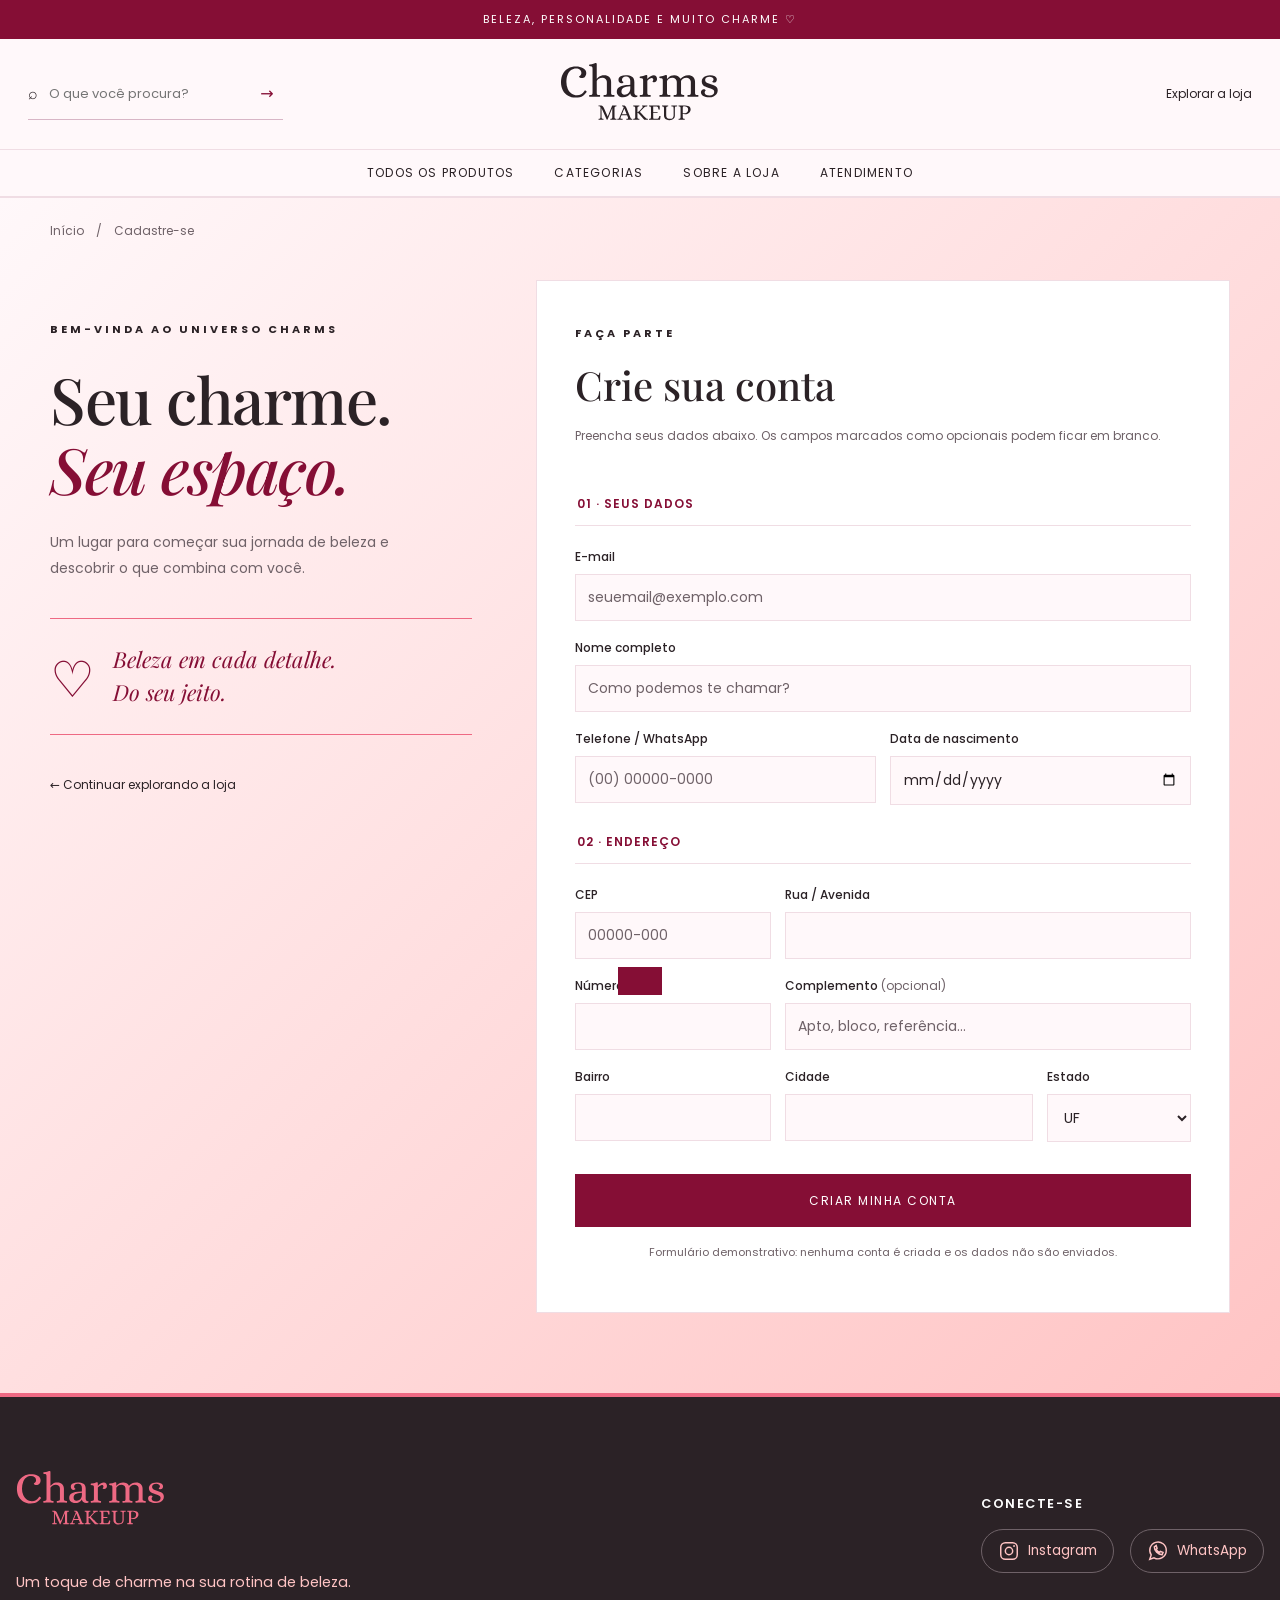
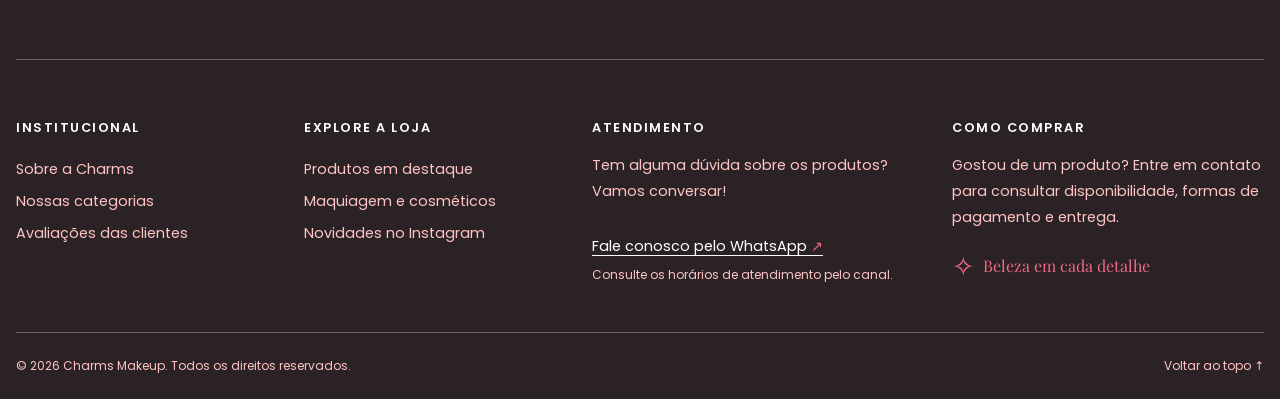
==== commit a1a9219f: "Correções visuais e direcionamento" ====
--- a/cadastro.html
+++ b/cadastro.html
@@ -20,7 +20,7 @@
 
     gtag('config', 'G-0GPN36VDHM');
   </script>
-  <link rel="icon" href="zreferencias/logos/logo-preta.svg">
+  <link rel="icon" href="img/icon.png">
   <link rel="stylesheet" href="css/cadastro.css">
   <link rel="stylesheet" href="css/marca.css">
 </head>
@@ -32,7 +32,7 @@
       <input name="q" type="search" placeholder="O que você procura?" aria-label="Buscar produtos">
       <button type="submit" aria-label="Pesquisar">→</button>
     </form>
-    <a class="brand" href="index.html"><img class="marca-logo" src="zreferencias/logos/logo-preta.svg" alt="Charms Makeup" width="160" height="160"></a>
+    <a class="brand" href="index.html"><img class="marca-logo" src="zreferencias/logos/logo-texto-escura.svg" alt="Charms Makeup" width="160" height="160"></a>
     <div class="head-actions"><a class="details-header-link" href="index.html#produtos">Explorar a loja</a></div>
   </header>
   <nav class="nav" aria-label="Navegação principal">
@@ -129,7 +129,7 @@
     <div class="container">
       <div class="rodape__cabecalho">
         <div>
-          <a class="rodape__marca" href="index.html"><img class="marca-logo" src="zreferencias/logos/logo-preta.svg" alt="Charms Makeup" width="160" height="160"></a>
+          <a class="rodape__marca" href="#topo"><img class="marca-logo" src="zreferencias/logos/texto-logo-rosa-claro.svg" alt="Charms Makeup" width="160" height="160"></a>
           <p>Um toque de charme na sua rotina de beleza.</p>
         </div>
         <div class="rodape__conecte">
@@ -187,7 +187,7 @@
 
       <div class="rodape__base">
         <small>© 2026 Charms Makeup. Todos os direitos reservados.</small>
-        <a href="index.html#topo">Voltar ao topo <span aria-hidden="true">↑</span></a>
+        <a href="#topo">Voltar ao topo <span aria-hidden="true">↑</span></a>
       </div>
     </div>
   </footer>
--- a/css/inicio.css
+++ b/css/inicio.css
@@ -387,7 +387,7 @@
   background: transparent;
   color: var(--wine);
   padding: 10px 16px;
-  font-size: 12px
+  font-size: 12px;
 }
 
 .chip.active {
--- a/css/marca.css
+++ b/css/marca.css
@@ -1,12 +1,12 @@
 /* A mesma assinatura visual em todas as páginas. */
 .brand { display: inline-flex; align-items: center; justify-content: center; }
-.marca-logo { display: block; width: 160px; height: 160px; object-fit: contain; }
+.marca-logo { display: block; width: 160px; height: 110px; object-fit: contain; }
 .top { padding-block: 0; }
-.rodape__marca { display: inline-block; background: var(--cor-fundo); border-radius: var(--raio); }
-.rodape__marca .marca-logo { width: 150px; height: 150px; }
+.rodape__marca { display: inline-block; border-radius: var(--raio); }
+.rodape__marca .marca-logo { width: 150px; height: 110px; }
 .details-header-link { font-size: 12px; }
 .search button { border: 0; background: transparent; color: var(--cor-primaria-escura); min-width: 32px; min-height: 32px; }
 @media(max-width:800px) {
-  .brand .marca-logo { width: 120px; height: 120px; }
+  .brand .marca-logo { width: 120px; height: 80px; }
   .top { padding-top: 0; padding-bottom: 16px; }
 }
